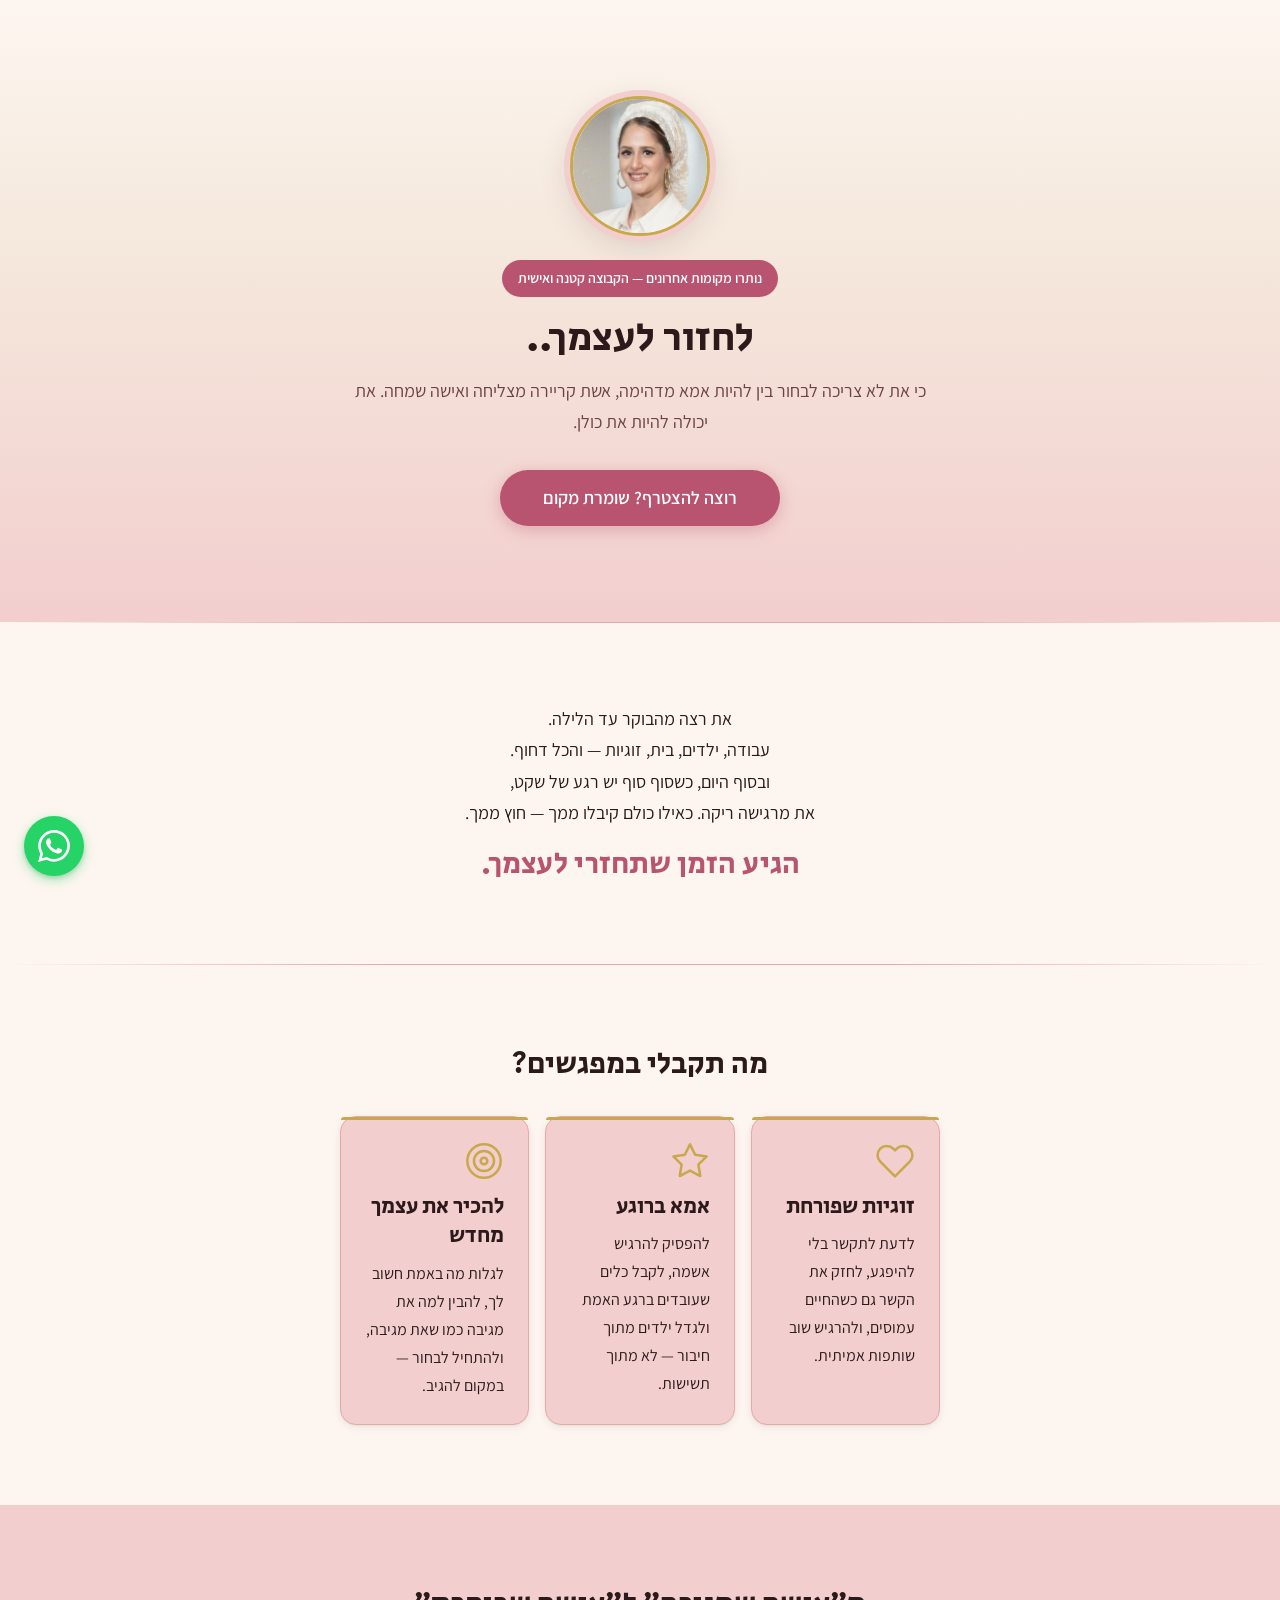
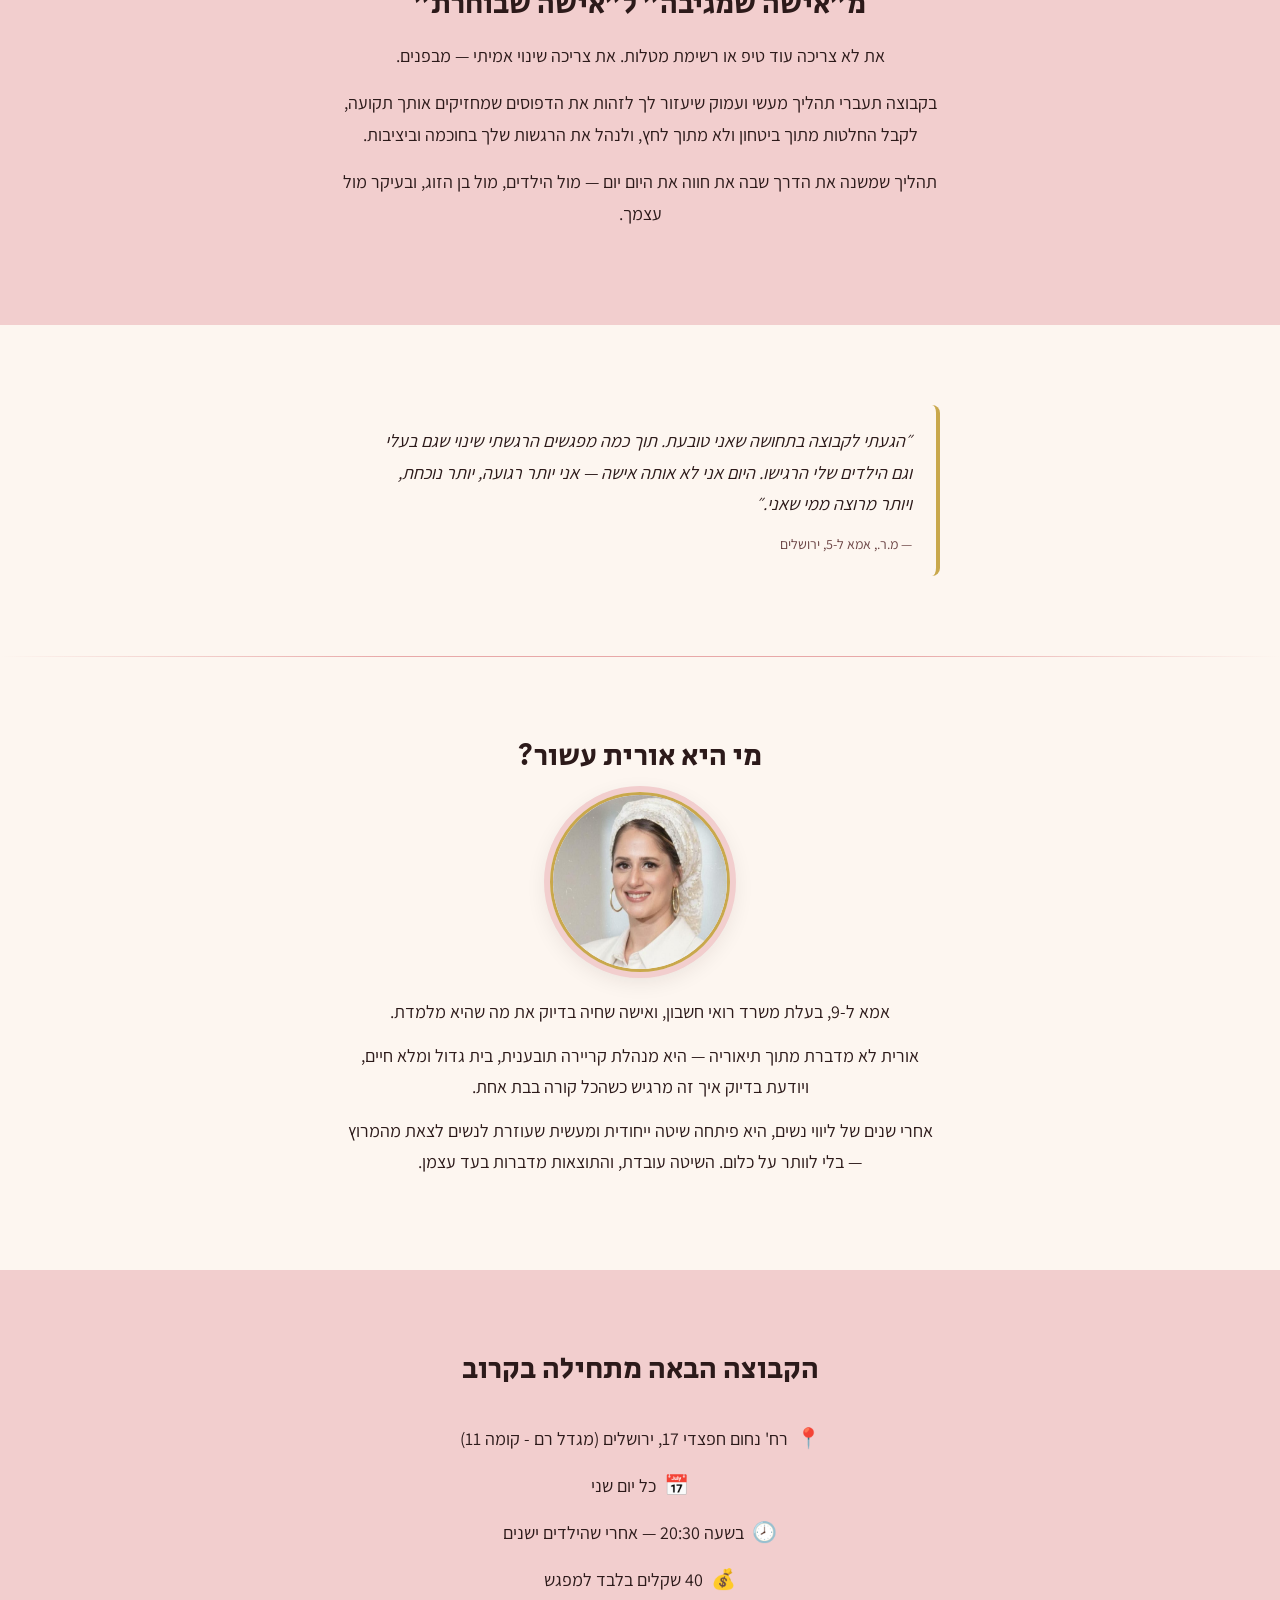
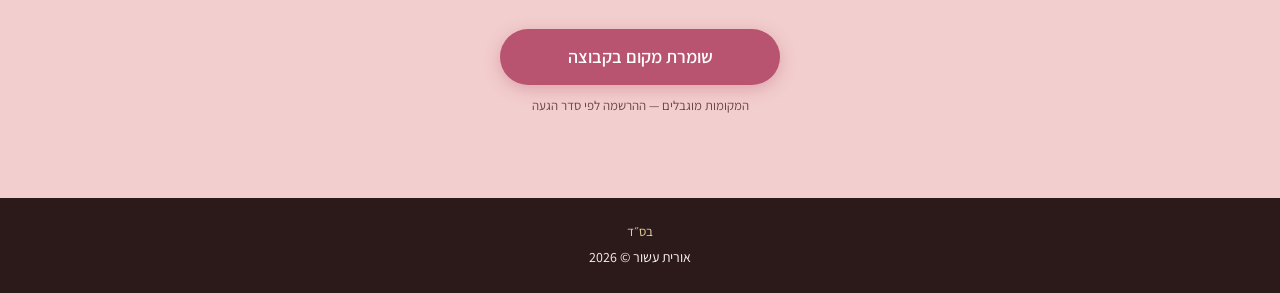
==== index.html @ 65e1005c "Initial commit - orit landing page" ====
<!DOCTYPE html>
<html lang="he" dir="rtl">
<head>
  <meta charset="UTF-8">
  <meta name="viewport" content="width=device-width, initial-scale=1">
  <title>לחזור לעצמך — קבוצת לימוד לנשים | אורית עשור</title>
  <meta name="description" content="הגיע הזמן לחזור לעצמך. קבוצת העצמה קטנה ואישית לנשים שרוצות איזון אמיתי בין קריירה, משפחה וזוגיות. בגבעת שאול, ירושלים. בהנחיית אורית עשור.">

  <!-- Open Graph / WhatsApp Preview -->
  <meta property="og:title" content="לחזור לעצמך — קבוצת לימוד לנשים">
  <meta property="og:description" content="הגיע הזמן לחזור לעצמך. קבוצת העצמה קטנה ואישית לנשים — איזון בין קריירה, משפחה וזוגיות. גבעת שאול, ירושלים.">
  <meta property="og:image" content="4.jpeg">
  <meta property="og:image:width" content="1200">
  <meta property="og:image:height" content="630">
  <meta property="og:locale" content="he_IL">
  <meta property="og:type" content="website">
  <meta name="twitter:card" content="summary_large_image">

  <!-- Fonts -->
  <link rel="preconnect" href="https://fonts.googleapis.com">
  <link rel="preconnect" href="https://fonts.gstatic.com" crossorigin>
  <link href="https://fonts.googleapis.com/css2?family=Assistant:wght@400;600&family=Secular+One&display=swap" rel="stylesheet">

  <!-- Styles -->
  <link rel="stylesheet" href="style.css">
</head>
<body>

  <!-- ===== 1. HERO ===== -->
  <section class="hero">
    <div class="container">
      <div class="hero__photo-wrapper">
        <img class="hero__photo" src="4.jpeg" alt="אורית עשור, מנחת קבוצות העצמה לנשים" width="140" height="140">
      </div>

      <span class="badge-scarcity" data-edit="badge">נותרו מקומות אחרונים — הקבוצה קטנה ואישית</span>

      <h1 class="hero__headline" data-edit="hero_headline">לחזור לעצמך..</h1>
      <p class="hero__subtext" data-edit="hero_subtext">כי את לא צריכה לבחור בין להיות אמא מדהימה, אשת קריירה מצליחה ואישה שמחה. את יכולה להיות את כולן.</p>

      <div class="cta-block">
        <button type="button" class="btn-primary" onclick="openModal()">
          רוצה להצטרף? שומרת מקום
        </button>
      </div>
    </div>
  </section>

  <hr class="section-divider" aria-hidden="true">

  <!-- ===== 2. PAIN POINT ===== -->
  <section class="pain-point">
    <div class="container">
      <p class="pain-point__text" data-edit="pain_text">
        את רצה מהבוקר עד הלילה.<br>
        עבודה, ילדים, בית, זוגיות — והכל דחוף.<br>
        ובסוף היום, כשסוף סוף יש רגע של שקט,<br>
        את מרגישה ריקה. כאילו כולם קיבלו ממך — חוץ ממך.
      </p>
      <p class="pain-point__highlight" data-edit="pain_highlight">הגיע הזמן שתחזרי לעצמך.</p>
    </div>
  </section>

  <hr class="section-divider" aria-hidden="true">

  <!-- ===== 3. BENEFITS ===== -->
  <section class="benefits">
    <div class="container">
      <h2 class="benefits__title" data-edit="benefits_title">מה תקבלי במפגשים?</h2>

      <ul class="cards-grid" role="list">
        <!-- Card 1: Relationships -->
        <li class="card" role="listitem">
          <div class="card__icon" aria-hidden="true">
            <svg viewBox="0 0 24 24"><path d="M20.84 4.61a5.5 5.5 0 0 0-7.78 0L12 5.67l-1.06-1.06a5.5 5.5 0 0 0-7.78 7.78l1.06 1.06L12 21.23l7.78-7.78 1.06-1.06a5.5 5.5 0 0 0 0-7.78z"/></svg>
          </div>
          <h3 class="card__title" data-edit="card1_title">זוגיות שפורחת</h3>
          <p class="card__body" data-edit="card1_body">לדעת לתקשר בלי להיפגע, לחזק את הקשר גם כשהחיים עמוסים, ולהרגיש שוב שותפות אמיתית.</p>
        </li>

        <!-- Card 2: Parenting -->
        <li class="card" role="listitem">
          <div class="card__icon" aria-hidden="true">
            <svg viewBox="0 0 24 24"><path d="M12 2l3.09 6.26L22 9.27l-5 4.87 1.18 6.88L12 17.77l-6.18 3.25L7 14.14 2 9.27l6.91-1.01L12 2z"/></svg>
          </div>
          <h3 class="card__title" data-edit="card2_title">אמא ברוגע</h3>
          <p class="card__body" data-edit="card2_body">להפסיק להרגיש אשמה, לקבל כלים שעובדים ברגע האמת ולגדל ילדים מתוך חיבור — לא מתוך תשישות.</p>
        </li>

        <!-- Card 3: Self-awareness -->
        <li class="card" role="listitem">
          <div class="card__icon" aria-hidden="true">
            <svg viewBox="0 0 24 24"><circle cx="12" cy="12" r="10"/><circle cx="12" cy="12" r="6"/><circle cx="12" cy="12" r="2"/></svg>
          </div>
          <h3 class="card__title" data-edit="card3_title">להכיר את עצמך מחדש</h3>
          <p class="card__body" data-edit="card3_body">לגלות מה באמת חשוב לך, להבין למה את מגיבה כמו שאת מגיבה, ולהתחיל לבחור — במקום להגיב.</p>
        </li>
      </ul>
    </div>
  </section>

  <!-- ===== 4. THE PROCESS ===== -->
  <section class="process">
    <div class="container">
      <h2 class="process__title" data-edit="process_title">מ״אישה שמגיבה״ ל״אישה שבוחרת״</h2>

      <p class="process__text" data-edit="process_text1">
        את לא צריכה עוד טיפ או רשימת מטלות.
        את צריכה שינוי אמיתי — מבפנים.
      </p>

      <p class="process__text" data-edit="process_text2">
        בקבוצה תעברי תהליך מעשי ועמוק שיעזור לך
        לזהות את הדפוסים שמחזיקים אותך תקועה,
        לקבל החלטות מתוך ביטחון ולא מתוך לחץ,
        ולנהל את הרגשות שלך בחוכמה וביציבות.
      </p>

      <p class="process__text" data-edit="process_text3">
        תהליך שמשנה את הדרך שבה את חווה את היום יום —
        מול הילדים, מול בן הזוג, ובעיקר מול עצמך.
      </p>
    </div>
  </section>

  <!-- ===== 5. TESTIMONIAL ===== -->
  <section class="testimonial-section">
    <div class="container">
      <blockquote class="testimonial">
        <p data-edit="testimonial_text">״הגעתי לקבוצה בתחושה שאני טובעת. תוך כמה מפגשים הרגשתי שינוי שגם בעלי וגם הילדים שלי הרגישו. היום אני לא אותה אישה — אני יותר רגועה, יותר נוכחת, ויותר מרוצה ממי שאני.״</p>
        <cite class="testimonial__cite" data-edit="testimonial_cite">— מ.ר., אמא ל-5, ירושלים</cite>
      </blockquote>
    </div>
  </section>

  <hr class="section-divider" aria-hidden="true">

  <!-- ===== 6. ABOUT ===== -->
  <section class="about">
    <div class="container">
      <h2 class="about__title" data-edit="about_title">מי היא אורית עשור?</h2>

      <div class="about__photo-wrapper">
        <img class="about__photo" src="4.jpeg" alt="אורית עשור" width="200" height="200">
      </div>

      <p class="about__text" data-edit="about_text1">
        אמא ל-9, בעלת משרד רואי חשבון, ואישה שחיה בדיוק את מה שהיא מלמדת.
      </p>
      <p class="about__text" data-edit="about_text2">
        אורית לא מדברת מתוך תיאוריה — היא מנהלת קריירה תובענית, בית גדול ומלא חיים, ויודעת בדיוק איך זה מרגיש כשהכל קורה בבת אחת.
      </p>
      <p class="about__text" data-edit="about_text3">
        אחרי שנים של ליווי נשים, היא פיתחה שיטה ייחודית ומעשית שעוזרת לנשים לצאת מהמרוץ — בלי לוותר על כלום. השיטה עובדת, והתוצאות מדברות בעד עצמן.
      </p>
    </div>
  </section>

  <!-- ===== 7. DETAILS + CTA ===== -->
  <section class="details">
    <div class="container">
      <h2 class="details__title" data-edit="details_title">הקבוצה הבאה מתחילה בקרוב</h2>

      <ul class="details__list" role="list">
        <li class="details__item">
          <span class="details__icon" aria-hidden="true">📍</span>
          רח' נחום חפצדי 17, ירושלים (מגדל רם - קומה 11)
        </li>
        <li class="details__item">
          <span class="details__icon" aria-hidden="true">📅</span>
          כל יום שני
        </li>
        <li class="details__item">
          <span class="details__icon" aria-hidden="true">🕗</span>
          בשעה 20:30 — אחרי שהילדים ישנים
        </li>
        <li class="details__item">
          <span class="details__icon" aria-hidden="true">💰</span>
          40 שקלים בלבד למפגש
        </li>
      </ul>

      <div class="cta-block">
        <button type="button" class="btn-primary" onclick="openModal()">
          שומרת מקום בקבוצה
        </button>
        <span class="cta-note" data-edit="cta_note">המקומות מוגבלים — ההרשמה לפי סדר הגעה</span>
      </div>
    </div>
  </section>

  <!-- ===== 8. FOOTER ===== -->
  <footer class="footer">
    <div class="container">
      <p class="footer__bsd">בס״ד</p>
      <p>אורית עשור &copy; 2026</p>
    </div>
  </footer>

  <!-- ===== REGISTRATION MODAL ===== -->
  <div class="modal-overlay" id="modalOverlay" aria-hidden="true">
    <div class="modal" role="dialog" aria-modal="true" aria-labelledby="modalTitle">
      <button type="button" class="modal__close" onclick="closeModal()" aria-label="סגירה">&times;</button>

      <h2 class="modal__title" id="modalTitle">שומרת מקום בקבוצה</h2>
      <p class="modal__subtitle">רגע אחד ואת בפנים — מלאי את הפרטים ובחרי מועד</p>

      <!-- Step 1: Registration Form -->
      <div id="stepForm">
        <form class="modal__form" id="registrationForm" onsubmit="handleSubmit(event)">
          <div class="form-group">
            <label for="fullName">שם מלא</label>
            <input type="text" id="fullName" name="fullName" required autocomplete="name" placeholder="השם שלך">
          </div>

          <div class="form-group">
            <label for="phone">טלפון</label>
            <input type="tel" id="phone" name="phone" required autocomplete="tel" placeholder="050-0000000" dir="ltr">
          </div>

          <div class="form-group">
            <label for="email">דוא״ל</label>
            <input type="email" id="email" name="email" required autocomplete="email" placeholder="name@example.com" dir="ltr">
          </div>

          <fieldset class="form-group" id="dateFieldset">
            <legend>בחרי מועד (יום שני, 20:30)</legend>
          </fieldset>

          <div class="modal__price">
            סה״כ לתשלום: <strong>40 &#8362;</strong>
          </div>

          <button type="submit" class="btn-primary btn-primary--full">
            המשך לתשלום
          </button>
        </form>
      </div>

      <!-- Step 2: Payment redirect -->
      <div id="stepPayment" class="payment-step" style="display:none;">
        <p class="payment-step__greeting" id="paymentGreeting"></p>
        <p class="payment-step__amount">מעבירה אותך לעמוד תשלום מאובטח...</p>
      </div>
    </div>
  </div>

  <!-- ===== FLOATING WHATSAPP BUTTON ===== -->
  <a href="https://wa.me/972523975659?text=%D7%A9%D7%9C%D7%95%D7%9D%20%D7%90%D7%95%D7%A8%D7%99%D7%AA%2C%20%D7%90%D7%A9%D7%9E%D7%97%20%D7%9C%D7%A9%D7%9E%D7%95%D7%A2%20%D7%A2%D7%9C%20%D7%94%D7%A7%D7%91%D7%95%D7%A6%D7%94"
     class="whatsapp-float"
     aria-label="שליחת הודעה בווצאפ"
     target="_blank"
     rel="noopener noreferrer">
    <svg viewBox="0 0 24 24" aria-hidden="true"><path d="M17.472 14.382c-.297-.149-1.758-.867-2.03-.967-.273-.099-.471-.148-.67.15-.197.297-.767.966-.94 1.164-.173.199-.347.223-.644.075-.297-.15-1.255-.463-2.39-1.475-.883-.788-1.48-1.761-1.653-2.059-.173-.297-.018-.458.13-.606.134-.133.298-.347.446-.52.149-.174.198-.298.298-.497.099-.198.05-.371-.025-.52-.075-.149-.669-1.612-.916-2.207-.242-.579-.487-.5-.669-.51-.173-.008-.371-.01-.57-.01-.198 0-.52.074-.792.372-.272.297-1.04 1.016-1.04 2.479 0 1.462 1.065 2.875 1.213 3.074.149.198 2.096 3.2 5.077 4.487.709.306 1.262.489 1.694.625.712.227 1.36.195 1.871.118.571-.085 1.758-.719 2.006-1.413.248-.694.248-1.289.173-1.413-.074-.124-.272-.198-.57-.347m-5.421 7.403h-.004a9.87 9.87 0 01-5.031-1.378l-.361-.214-3.741.982.998-3.648-.235-.374a9.86 9.86 0 01-1.51-5.26c.001-5.45 4.436-9.884 9.888-9.884 2.64 0 5.122 1.03 6.988 2.898a9.825 9.825 0 012.893 6.994c-.003 5.45-4.437 9.884-9.885 9.884m8.413-18.297A11.815 11.815 0 0012.05 0C5.495 0 .16 5.335.157 11.892c0 2.096.547 4.142 1.588 5.945L.057 24l6.305-1.654a11.882 11.882 0 005.683 1.448h.005c6.554 0 11.89-5.335 11.893-11.893a11.821 11.821 0 00-3.48-8.413z"/></svg>
  </a>

  <script>
    // Load saved text from localStorage
    (function loadEdits() {
      try {
        var saved = JSON.parse(localStorage.getItem('orit_site_content'));
        if (!saved) return;
        var els = document.querySelectorAll('[data-edit]');
        for (var i = 0; i < els.length; i++) {
          var key = els[i].getAttribute('data-edit');
          if (saved[key] !== undefined && saved[key] !== '') {
            els[i].innerHTML = saved[key];
          }
        }
      } catch(e) {}
    })();

    var overlay = document.getElementById('modalOverlay');
    var stepForm = document.getElementById('stepForm');
    var stepPayment = document.getElementById('stepPayment');
    var modalTitle = document.getElementById('modalTitle');
    var modalSubtitle = document.querySelector('.modal__subtitle');

    // Generate next 4 Mondays dynamically
    (function generateMondays() {
      var months = ['ינואר','פברואר','מרץ','אפריל','מאי','יוני','יולי','אוגוסט','ספטמבר','אוקטובר','נובמבר','דצמבר'];
      var fieldset = document.getElementById('dateFieldset');
      var today = new Date();
      // Find next Monday
      var d = new Date(today);
      var day = d.getDay(); // 0=Sun, 1=Mon
      var daysUntilMon = (1 - day + 7) % 7 || 7; // days until next Monday
      d.setDate(d.getDate() + daysUntilMon);

      for (var i = 0; i < 4; i++) {
        var dateStr = d.getFullYear() + '-' +
          String(d.getMonth() + 1).padStart(2, '0') + '-' +
          String(d.getDate()).padStart(2, '0');
        var label = document.createElement('label');
        label.className = 'radio-option';
        label.innerHTML =
          '<input type="radio" name="sessionDate" value="' + dateStr + '"' + (i === 0 ? ' required' : '') + '>' +
          '<span class="radio-label">יום שני, ' + d.getDate() + ' ב' + months[d.getMonth()] + ' ' + d.getFullYear() + '</span>';
        fieldset.appendChild(label);
        d.setDate(d.getDate() + 7);
      }
    })();

    function openModal() {
      // Reset to step 1
      stepForm.style.display = '';
      stepPayment.style.display = 'none';
      modalTitle.textContent = 'שומרת מקום בקבוצה';
      modalSubtitle.textContent = 'רגע אחד ואת בפנים — מלאי את הפרטים ובחרי מועד';
      modalSubtitle.style.display = '';

      overlay.classList.add('is-open');
      overlay.setAttribute('aria-hidden', 'false');
      document.body.style.overflow = 'hidden';
      document.getElementById('fullName').focus();
    }

    function closeModal() {
      overlay.classList.remove('is-open');
      overlay.setAttribute('aria-hidden', 'true');
      document.body.style.overflow = '';
    }

    overlay.addEventListener('click', function(e) {
      if (e.target === overlay) closeModal();
    });

    document.addEventListener('keydown', function(e) {
      if (e.key === 'Escape' && overlay.classList.contains('is-open')) closeModal();
    });

    function handleSubmit(e) {
      e.preventDefault();
      var form = e.target;
      var name = form.fullName.value.trim();

      // Show brief transition message
      stepForm.style.display = 'none';
      stepPayment.style.display = '';
      modalTitle.textContent = 'תודה ' + name + '!';
      modalSubtitle.style.display = 'none';
      document.getElementById('paymentGreeting').textContent = 'מעבירה אותך לתשלום מאובטח...';

      // Redirect to Sumit payment page
      setTimeout(function() {
        window.location.href = 'https://pay.sumit.co.il/3c09bh/tsf55r/tsf4na/payment/';
      }, 1000);
    }
  </script>

</body>
</html>
---- style.css ----
/* ========================================
   1. CSS Reset (minimal)
   ======================================== */
*, *::before, *::after {
  box-sizing: border-box;
  margin: 0;
  padding: 0;
}

img {
  display: block;
  max-width: 100%;
}

/* ========================================
   2. CSS Custom Properties
   ======================================== */
:root {
  /* Colors */
  --cream: #FDF6F0;
  --blush: #F2CECE;
  --blush-deep: #E8A8A8;
  --gold: #C9A84C;
  --gold-muted: #E8D5A3;
  --cta-rose: #B85470;
  --cta-rose-hover: #9E3A5A;
  --cta-rose-active: #8A2F4D;
  --text-body: #2C1A1A;
  --text-mid: #6B4444;

  /* Fonts */
  --font-display: 'Secular One', 'David Libre', 'Noto Serif Hebrew', serif;
  --font-body: 'Assistant', 'Segoe UI', 'Arial Hebrew', sans-serif;

  /* Spacing */
  --space-1: 4px;
  --space-2: 8px;
  --space-3: 12px;
  --space-4: 16px;
  --space-5: 20px;
  --space-6: 24px;
  --space-8: 32px;
  --space-10: 40px;
  --space-12: 48px;
  --space-16: 64px;
  --space-20: 80px;
  --space-24: 96px;
}

/* ========================================
   3. Base Styles
   ======================================== */
html {
  font-size: 16px;
  scroll-behavior: smooth;
}

body {
  font-family: var(--font-body);
  font-size: 1rem;
  line-height: 1.75;
  color: var(--text-body);
  background-color: var(--cream);
  direction: rtl;
  text-align: right;
  letter-spacing: normal;
  word-spacing: normal;
  -webkit-font-smoothing: antialiased;
  -moz-osx-font-smoothing: grayscale;
}

h1, h2, h3 {
  font-family: var(--font-display);
  font-weight: 400;
  letter-spacing: normal;
}

h1 {
  font-size: 2.5rem;
  line-height: 1.25;
}

h2 {
  font-size: 1.875rem;
  line-height: 1.3;
}

h3 {
  font-size: 1.375rem;
  line-height: 1.35;
}

a {
  color: var(--cta-rose);
  text-decoration: underline;
  text-underline-offset: 3px;
  transition: color 150ms ease, text-underline-offset 150ms ease;
}

a:hover {
  color: var(--cta-rose-hover);
  text-underline-offset: 5px;
}

a:focus-visible {
  outline: 3px solid var(--cta-rose);
  outline-offset: 4px;
}

/* ========================================
   4. Container
   ======================================== */
.container {
  width: 100%;
  max-width: 680px;
  margin-inline: auto;
  padding-inline: var(--space-5);
}

/* ========================================
   5. Hero Section
   ======================================== */
.hero {
  background: linear-gradient(
    180deg,
    #FDF6F0 0%,
    #F5E8DC 40%,
    #F2CECE 100%
  );
  padding-top: var(--space-16);
  padding-bottom: var(--space-20);
  text-align: center;
}

.hero__photo-wrapper {
  width: 140px;
  height: 140px;
  border-radius: 50%;
  overflow: hidden;
  border: 3px solid var(--gold);
  box-shadow:
    0 0 0 6px var(--blush),
    0 8px 32px rgba(44, 26, 26, 0.15);
  margin-inline: auto;
  margin-bottom: var(--space-6);
  animation: soft-pulse 1.8s ease-in-out 0.5s 1 forwards;
}

.hero__photo {
  width: 100%;
  height: 100%;
  object-fit: cover;
  object-position: center 20%;
}

.hero__headline {
  margin-bottom: var(--space-3);
  color: var(--text-body);
}

.hero__subtext {
  font-size: 1.125rem;
  line-height: 1.75;
  color: var(--text-mid);
  margin-bottom: var(--space-8);
}

/* ========================================
   6. Pain Point Section
   ======================================== */
.pain-point {
  padding-block: var(--space-12);
  text-align: center;
  background-color: var(--cream);
}

.pain-point__text {
  font-size: 1.125rem;
  line-height: 1.75;
  color: var(--text-body);
  margin-bottom: var(--space-4);
}

.pain-point__highlight {
  font-family: var(--font-display);
  font-size: 1.875rem;
  line-height: 1.3;
  color: var(--cta-rose);
}

/* ========================================
   7. Benefits Cards + Grid
   ======================================== */
.benefits {
  padding-block: var(--space-12);
  background-color: var(--cream);
}

.benefits__title {
  text-align: center;
  margin-bottom: var(--space-8);
}

.cards-grid {
  display: grid;
  grid-template-columns: 1fr;
  gap: var(--space-4);
  list-style: none;
}

.card {
  position: relative;
  background-color: var(--blush);
  border-radius: 16px;
  padding: var(--space-6);
  border: 1px solid var(--blush-deep);
  box-shadow:
    0 2px 8px rgba(44, 26, 26, 0.08),
    0 1px 2px rgba(44, 26, 26, 0.05);
  transition: transform 200ms ease, box-shadow 200ms ease;
}

.card::before {
  content: '';
  position: absolute;
  top: 0;
  right: 0;
  left: 0;
  height: 3px;
  background-color: var(--gold);
  border-radius: 16px 16px 0 0;
}

.card:hover {
  transform: translateY(-4px);
  box-shadow:
    0 8px 24px rgba(44, 26, 26, 0.12),
    0 2px 6px rgba(44, 26, 26, 0.08);
}

.card__icon {
  width: 40px;
  height: 40px;
  margin-bottom: var(--space-3);
  color: var(--gold);
}

.card__icon svg {
  width: 100%;
  height: 100%;
  stroke: var(--gold);
  fill: none;
  stroke-width: 1.5;
  stroke-linecap: round;
  stroke-linejoin: round;
}

.card__title {
  margin-bottom: var(--space-2);
}

.card__body {
  font-size: 1rem;
  line-height: 1.75;
  color: var(--text-body);
}

/* ========================================
   8. Process Section
   ======================================== */
.process {
  padding-block: var(--space-12);
  background-color: var(--blush);
  text-align: center;
}

.process__title {
  margin-bottom: var(--space-4);
}

.process__text {
  font-size: 1.125rem;
  line-height: 1.75;
  margin-bottom: var(--space-4);
}

.process__emphasis {
  font-weight: 600;
  color: var(--cta-rose);
}

/* ========================================
   9. Testimonial
   ======================================== */
.testimonial-section {
  padding-block: var(--space-12);
  background-color: var(--cream);
}

.testimonial {
  background-color: var(--cream);
  border-inline-start: 4px solid var(--gold);
  border-radius: 0 8px 8px 0;
  padding: var(--space-5) var(--space-6);
  font-size: 1.125rem;
  font-style: italic;
  color: var(--text-body);
}

.testimonial__cite {
  display: block;
  margin-top: var(--space-3);
  font-size: 0.875rem;
  font-style: normal;
  color: var(--text-mid);
}

/* ========================================
   10. About Section
   ======================================== */
.about {
  padding-block: var(--space-12);
  background-color: var(--cream);
  text-align: center;
}

.about__photo-wrapper {
  width: 180px;
  height: 180px;
  border-radius: 50%;
  overflow: hidden;
  border: 3px solid var(--gold);
  box-shadow:
    0 0 0 6px var(--blush),
    0 6px 24px rgba(44, 26, 26, 0.12);
  margin-inline: auto;
  margin-bottom: var(--space-6);
}

.about__photo {
  width: 100%;
  height: 100%;
  object-fit: cover;
  object-position: center 20%;
}

.about__title {
  margin-bottom: var(--space-4);
}

.about__text {
  font-size: 1.125rem;
  line-height: 1.75;
  margin-bottom: var(--space-3);
}

.about__credential {
  font-weight: 600;
}

/* ========================================
   11. Details Section
   ======================================== */
.details {
  padding-block: var(--space-12);
  background-color: var(--blush);
  text-align: center;
}

.details__title {
  margin-bottom: var(--space-8);
}

.details__list {
  list-style: none;
  display: flex;
  flex-direction: column;
  gap: var(--space-3);
  margin-bottom: var(--space-8);
}

.details__item {
  font-size: 1.125rem;
  line-height: 1.75;
  display: flex;
  align-items: center;
  justify-content: center;
  gap: var(--space-2);
}

.details__icon {
  font-size: 1.25rem;
}

/* ========================================
   12. CTA Button
   ======================================== */
.cta-block {
  display: flex;
  flex-direction: column;
  align-items: center;
  gap: 10px;
  text-align: center;
}

.btn-primary {
  display: inline-flex;
  align-items: center;
  justify-content: center;
  gap: 10px;
  min-width: 280px;
  height: 56px;
  padding: 0 32px;
  border-radius: 50px;
  border: none;
  background-color: var(--cta-rose);
  color: #FFFFFF;
  font-family: var(--font-body);
  font-size: 1.125rem;
  font-weight: 600;
  line-height: 1;
  text-decoration: none;
  white-space: nowrap;
  box-shadow: 0 4px 16px rgba(184, 84, 112, 0.35);
  transition:
    background-color 200ms ease,
    box-shadow 200ms ease,
    transform 150ms ease;
  cursor: pointer;
}

.btn-primary:hover {
  background-color: var(--cta-rose-hover);
  box-shadow: 0 6px 24px rgba(184, 84, 112, 0.50);
  transform: translateY(-2px);
  color: #FFFFFF;
  text-decoration: none;
}

.btn-primary:active {
  background-color: var(--cta-rose-active);
  box-shadow: 0 2px 8px rgba(184, 84, 112, 0.30);
  transform: translateY(0);
  transition-duration: 80ms;
}

.btn-primary:focus-visible {
  outline: 3px solid var(--cta-rose);
  outline-offset: 4px;
  box-shadow: 0 0 0 6px rgba(184, 84, 112, 0.20);
}

.btn-primary svg {
  width: 22px;
  height: 22px;
  fill: #FFFFFF;
}

.cta-note {
  font-size: 0.8125rem;
  color: var(--text-mid);
  font-family: var(--font-body);
}

/* ========================================
   13. Scarcity Badge
   ======================================== */
.badge-scarcity {
  display: inline-block;
  background-color: var(--cta-rose);
  color: #FFFFFF;
  font-family: var(--font-body);
  font-size: 0.875rem;
  font-weight: 600;
  padding: 6px 16px;
  border-radius: 50px;
  margin-bottom: var(--space-4);
  animation: badge-enter 400ms ease 0.8s both;
}

/* ========================================
   14. Section Dividers
   ======================================== */
.section-divider {
  border: none;
  height: 1px;
  background: linear-gradient(
    to left,
    transparent,
    var(--blush-deep) 30%,
    var(--blush-deep) 70%,
    transparent
  );
  margin-block: 0;
}

/* ========================================
   15. Footer
   ======================================== */
.footer {
  padding-block: var(--space-6);
  background-color: var(--text-body);
  color: var(--cream);
  text-align: center;
  font-size: 0.875rem;
  line-height: 1.6;
}

.footer__bsd {
  font-size: 0.8125rem;
  color: var(--gold-muted);
  margin-bottom: var(--space-1);
}

/* ========================================
   16. Registration Modal
   ======================================== */
.modal-overlay {
  position: fixed;
  inset: 0;
  z-index: 2000;
  background-color: rgba(44, 26, 26, 0.5);
  display: flex;
  align-items: center;
  justify-content: center;
  padding: var(--space-5);
  opacity: 0;
  visibility: hidden;
  transition: opacity 250ms ease, visibility 250ms ease;
}

.modal-overlay.is-open {
  opacity: 1;
  visibility: visible;
}

.modal {
  position: relative;
  background-color: var(--cream);
  border-radius: 20px;
  padding: var(--space-8) var(--space-6);
  width: 100%;
  max-width: 440px;
  max-height: 90vh;
  overflow-y: auto;
  box-shadow: 0 16px 48px rgba(44, 26, 26, 0.25);
  transform: translateY(20px);
  transition: transform 250ms ease;
}

.modal-overlay.is-open .modal {
  transform: translateY(0);
}

.modal__close {
  position: absolute;
  top: 12px;
  left: 12px;
  width: 40px;
  height: 40px;
  border: none;
  background: none;
  font-size: 1.75rem;
  color: var(--text-mid);
  cursor: pointer;
  border-radius: 50%;
  display: flex;
  align-items: center;
  justify-content: center;
  transition: background-color 150ms ease, color 150ms ease;
}

.modal__close:hover {
  background-color: var(--blush);
  color: var(--text-body);
}

.modal__close:focus-visible {
  outline: 3px solid var(--cta-rose);
  outline-offset: 2px;
}

.modal__title {
  text-align: center;
  margin-bottom: var(--space-2);
}

.modal__subtitle {
  text-align: center;
  font-size: 0.9375rem;
  color: var(--text-mid);
  margin-bottom: var(--space-6);
}

.modal__form {
  display: flex;
  flex-direction: column;
  gap: var(--space-5);
}

.form-group {
  display: flex;
  flex-direction: column;
  gap: var(--space-2);
  border: none;
  padding: 0;
}

.form-group label,
.form-group legend {
  font-size: 0.9375rem;
  font-weight: 600;
  color: var(--text-body);
}

.form-group input[type="text"],
.form-group input[type="tel"],
.form-group input[type="email"] {
  width: 100%;
  height: 48px;
  padding: 0 var(--space-4);
  border: 1.5px solid var(--blush-deep);
  border-radius: 12px;
  background-color: #FFFFFF;
  font-family: var(--font-body);
  font-size: 1rem;
  color: var(--text-body);
  transition: border-color 200ms ease, box-shadow 200ms ease;
}

.form-group input[type="text"]:focus,
.form-group input[type="tel"]:focus,
.form-group input[type="email"]:focus {
  outline: none;
  border-color: var(--cta-rose);
  box-shadow: 0 0 0 3px rgba(184, 84, 112, 0.15);
}

.form-group input::placeholder {
  color: var(--blush-deep);
}

/* Radio options for dates */
.radio-option {
  display: flex;
  align-items: center;
  gap: var(--space-3);
  padding: 12px var(--space-4);
  border: 1.5px solid var(--blush-deep);
  border-radius: 12px;
  background-color: #FFFFFF;
  cursor: pointer;
  transition: border-color 200ms ease, background-color 200ms ease;
  font-weight: 400;
}

.radio-option:hover {
  border-color: var(--cta-rose);
  background-color: #FFF5F7;
}

.radio-option:has(input:checked) {
  border-color: var(--cta-rose);
  background-color: #FFF0F3;
}

.radio-option input[type="radio"] {
  accent-color: var(--cta-rose);
  width: 18px;
  height: 18px;
  flex-shrink: 0;
}

.radio-label {
  font-size: 1rem;
  color: var(--text-body);
}

fieldset.form-group {
  display: flex;
  flex-direction: column;
  gap: var(--space-2);
}

fieldset.form-group legend {
  margin-bottom: var(--space-1);
}

/* Price display */
.modal__price {
  text-align: center;
  font-size: 1.125rem;
  color: var(--text-body);
  padding: var(--space-3) 0;
  border-top: 1px solid var(--blush-deep);
}

.modal__price strong {
  font-size: 1.375rem;
  color: var(--cta-rose);
}

/* Full-width submit button inside modal */
.btn-primary--full {
  width: 100%;
  min-width: unset;
}

/* Payment step (Bit QR) */
.payment-step {
  text-align: center;
  display: flex;
  flex-direction: column;
  align-items: center;
  gap: var(--space-4);
}

.payment-step__greeting {
  font-family: var(--font-display);
  font-size: 1.375rem;
  color: var(--cta-rose);
}

.payment-step__qr {
  background-color: #2B3444;
  border-radius: 16px;
  padding: var(--space-5);
  display: inline-block;
}

.payment-step__qr img {
  width: 220px;
  height: auto;
  border-radius: 8px;
}

.payment-step__amount {
  font-size: 1.25rem;
  color: var(--text-body);
}

.payment-step__amount strong {
  font-size: 1.5rem;
  color: var(--cta-rose);
}

.payment-step__to {
  font-size: 0.9375rem;
  color: var(--text-mid);
}

.payment-step__instructions {
  background-color: var(--blush);
  border-radius: 12px;
  padding: var(--space-4) var(--space-5);
  text-align: right;
  width: 100%;
}

.payment-step__instructions p {
  font-size: 1rem;
  line-height: 2;
  color: var(--text-body);
}

.payment-step__note {
  font-size: 0.875rem;
  color: var(--text-mid);
  padding-top: var(--space-2);
  border-top: 1px solid var(--blush-deep);
  width: 100%;
}

/* ========================================
   17. Floating WhatsApp Button
   ======================================== */
.whatsapp-float {
  position: fixed;
  bottom: 24px;
  left: 24px;
  z-index: 1000;
  width: 60px;
  height: 60px;
  border-radius: 50%;
  background-color: #25D366;
  display: flex;
  align-items: center;
  justify-content: center;
  box-shadow:
    0 4px 12px rgba(37, 211, 102, 0.4),
    0 2px 4px rgba(0, 0, 0, 0.15);
  transition:
    transform 200ms ease,
    box-shadow 200ms ease;
}

.whatsapp-float:hover {
  transform: scale(1.1);
  box-shadow:
    0 6px 20px rgba(37, 211, 102, 0.5),
    0 3px 8px rgba(0, 0, 0, 0.2);
}

.whatsapp-float:active {
  transform: scale(0.95);
}

.whatsapp-float:focus-visible {
  outline: 3px solid #25D366;
  outline-offset: 4px;
}

.whatsapp-float svg {
  width: 32px;
  height: 32px;
  fill: #FFFFFF;
}

/* ========================================
   17. Animations
   ======================================== */
@keyframes soft-pulse {
  0%   { box-shadow: 0 0 0 6px var(--blush), 0 8px 32px rgba(44, 26, 26, 0.15); }
  50%  { box-shadow: 0 0 0 10px var(--blush), 0 8px 32px rgba(44, 26, 26, 0.15); }
  100% { box-shadow: 0 0 0 6px var(--blush), 0 8px 32px rgba(44, 26, 26, 0.15); }
}

@keyframes badge-enter {
  from {
    opacity: 0;
    transform: translateY(-6px);
  }
  to {
    opacity: 1;
    transform: translateY(0);
  }
}

/* ========================================
   17. Tablet Breakpoint (600px)
   ======================================== */
@media (min-width: 600px) {
  .container {
    padding-inline: var(--space-10);
  }

  .hero {
    padding-bottom: var(--space-24);
  }

  .cards-grid {
    grid-template-columns: repeat(3, 1fr);
  }

  .pain-point,
  .benefits,
  .process,
  .testimonial-section,
  .about,
  .details {
    padding-block: var(--space-16);
  }
}

/* ========================================
   18. Desktop Breakpoint (960px)
   ======================================== */
@media (min-width: 960px) {
  .hero {
    padding-top: var(--space-24);
  }

  .pain-point,
  .benefits,
  .process,
  .testimonial-section,
  .about,
  .details {
    padding-block: var(--space-20);
  }
}
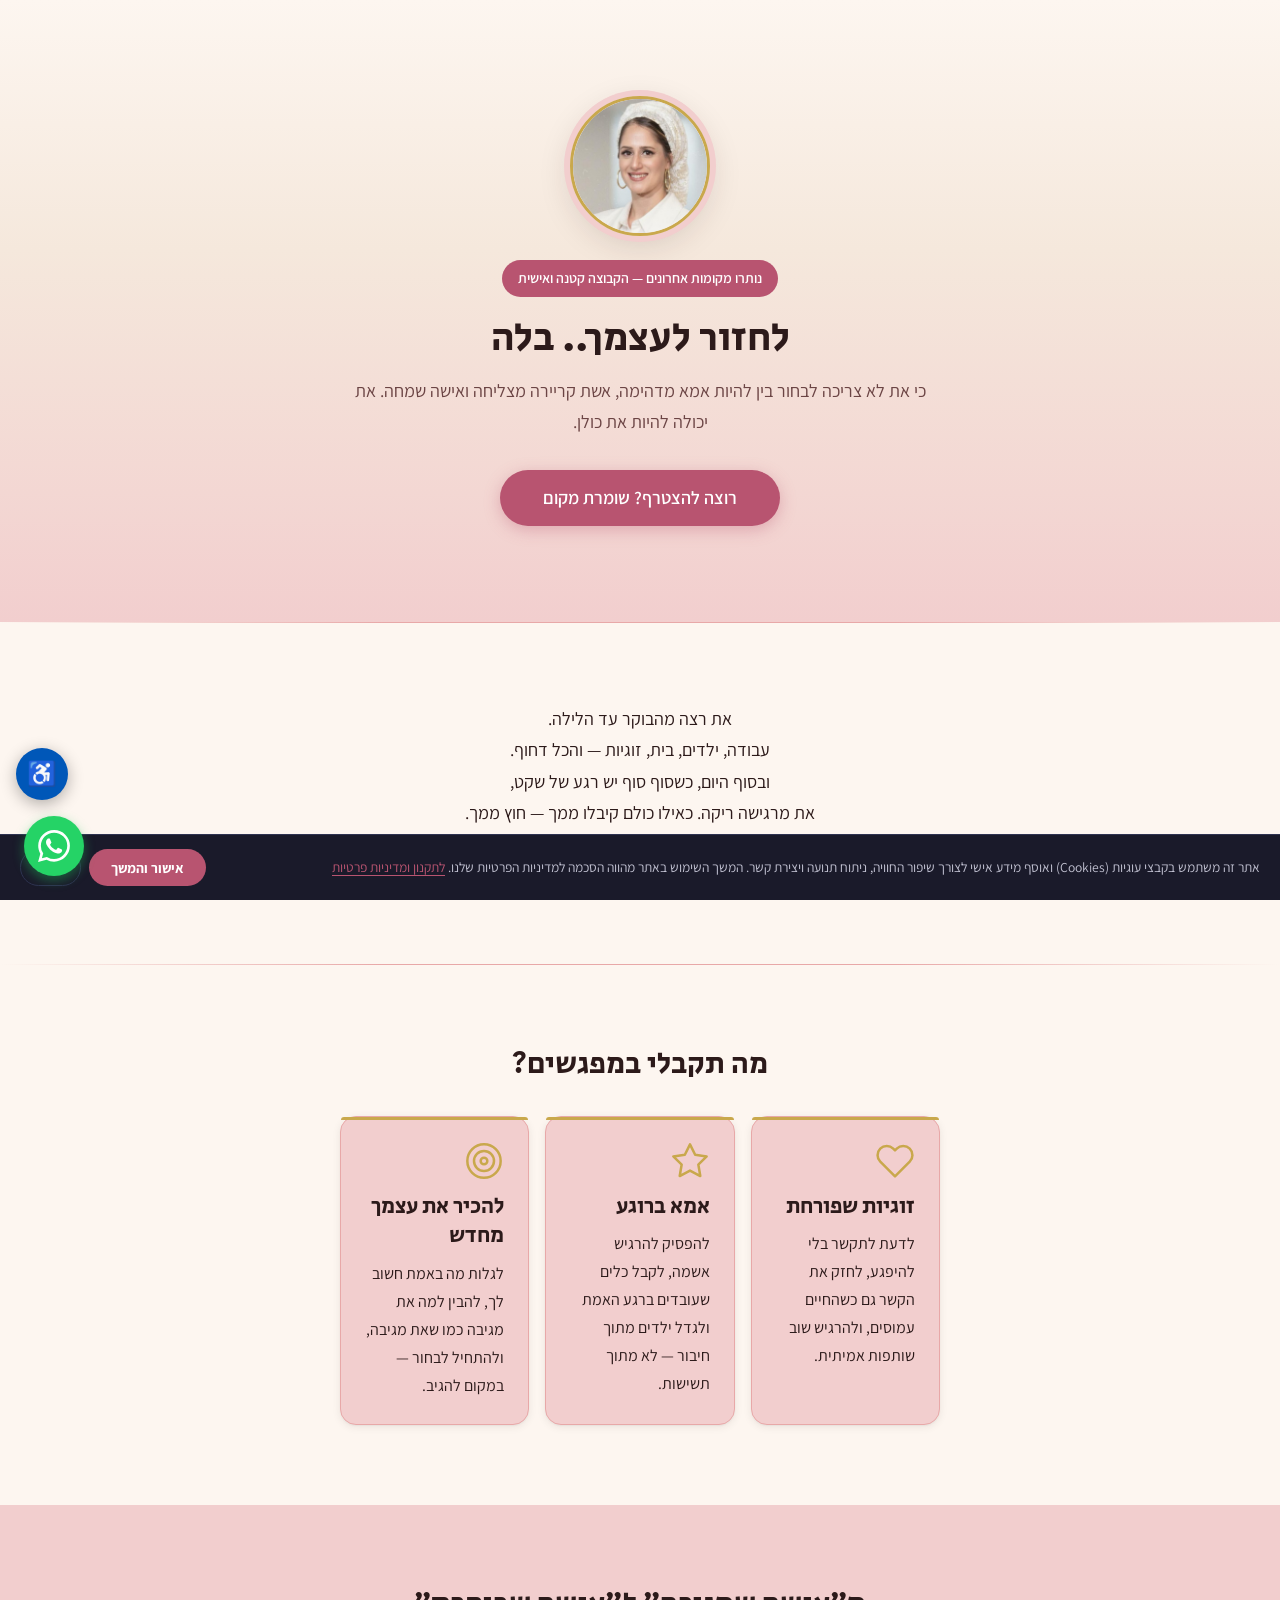
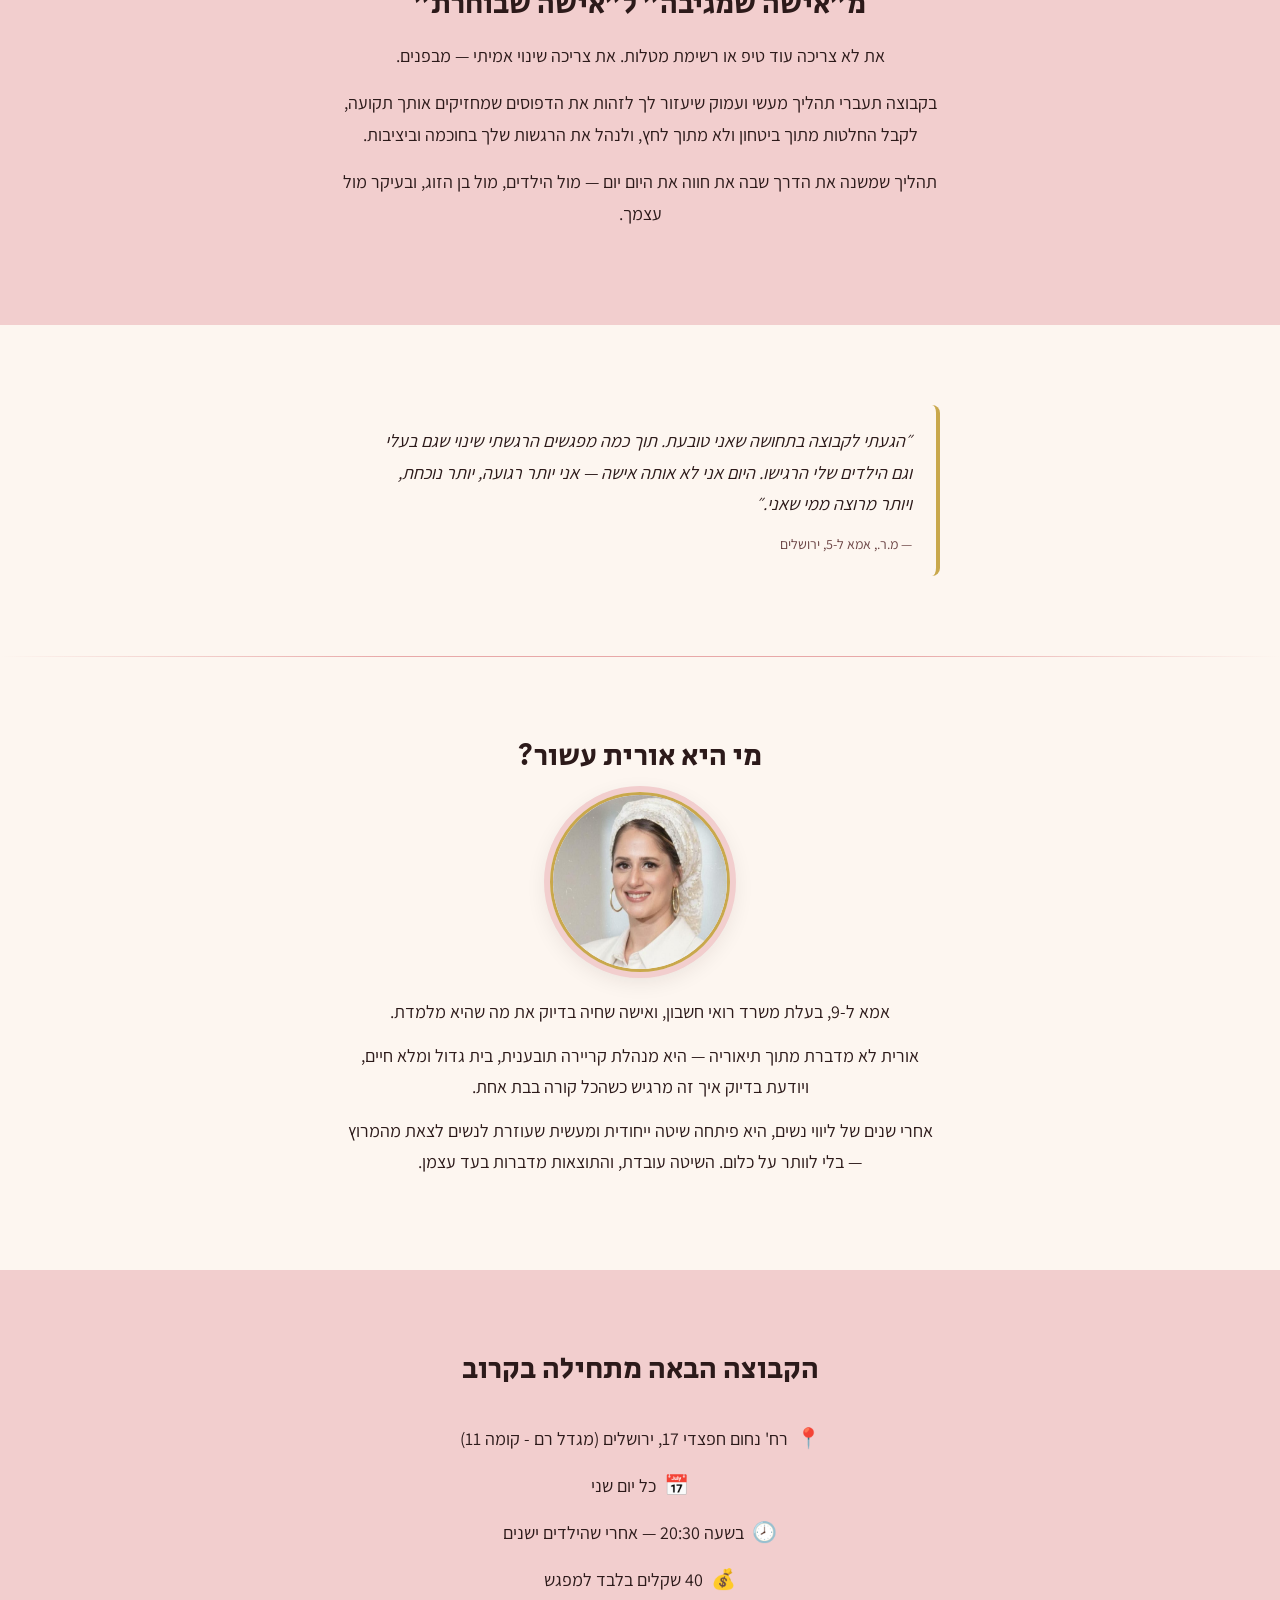
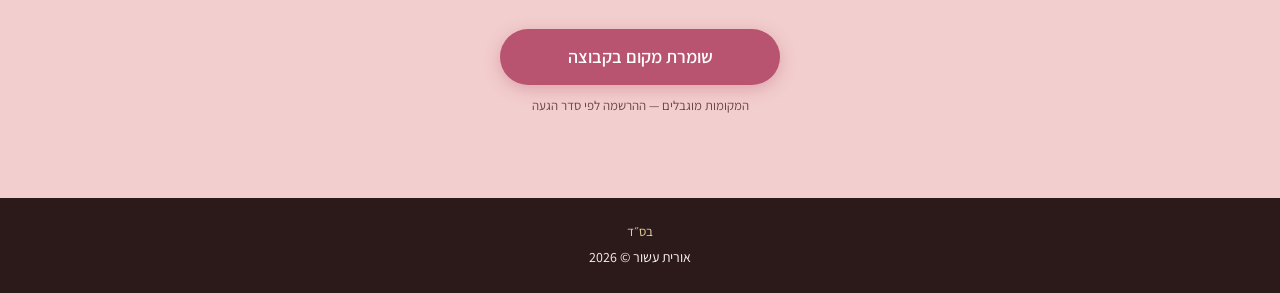
==== commit bb0bd8da: "Add accessibility menu (Israeli law), cookie consent banner, and privacy policy page" ====
--- a/index.html
+++ b/index.html
@@ -23,6 +23,110 @@
 
   <!-- Styles -->
   <link rel="stylesheet" href="style.css">
+
+  <style>
+    /* ===== ACCESSIBILITY WIDGET ===== */
+    #acc-btn {
+      position: fixed; bottom: 100px; left: 16px; z-index: 900;
+      width: 52px; height: 52px; border-radius: 50%;
+      background: #0057b8; color: #fff; border: none; cursor: pointer;
+      font-size: 1.5rem; box-shadow: 0 4px 16px rgba(0,0,0,0.3);
+      display: flex; align-items: center; justify-content: center;
+      transition: transform 200ms, box-shadow 200ms;
+    }
+    #acc-btn:hover { transform: scale(1.08); box-shadow: 0 6px 20px rgba(0,0,0,0.4); }
+    #acc-btn:focus { outline: 3px solid #ffdd00; outline-offset: 2px; }
+
+    #acc-panel {
+      position: fixed; bottom: 162px; left: 16px; z-index: 901;
+      width: 240px; background: #fff; border-radius: 14px;
+      box-shadow: 0 8px 32px rgba(0,0,0,0.25); padding: 16px;
+      direction: rtl; display: none; border: 1px solid #ddd;
+    }
+    #acc-panel.open { display: block; }
+    #acc-panel h3 {
+      font-size: 0.875rem; font-weight: 700; color: #222;
+      margin-bottom: 12px; padding-bottom: 8px;
+      border-bottom: 1px solid #eee; text-align: center;
+    }
+    .acc-row {
+      display: flex; align-items: center; justify-content: space-between;
+      padding: 7px 4px; border-bottom: 1px solid #f0f0f0;
+      font-size: 0.82rem; color: #333;
+    }
+    .acc-row:last-child { border-bottom: none; }
+    .acc-controls { display: flex; gap: 4px; align-items: center; }
+    .acc-btn-sm {
+      width: 30px; height: 30px; border-radius: 6px; border: 1px solid #ddd;
+      background: #f5f5f5; cursor: pointer; font-size: 0.85rem; font-weight: 700;
+      display: flex; align-items: center; justify-content: center; color: #333;
+      transition: background 150ms;
+    }
+    .acc-btn-sm:hover { background: #0057b8; color: #fff; border-color: #0057b8; }
+    .acc-btn-sm:focus { outline: 2px solid #ffdd00; }
+    .acc-toggle {
+      width: 40px; height: 22px; border-radius: 11px; border: none;
+      background: #ccc; cursor: pointer; position: relative; transition: background 200ms;
+      flex-shrink: 0;
+    }
+    .acc-toggle::after {
+      content: ''; position: absolute; top: 3px; right: 3px;
+      width: 16px; height: 16px; border-radius: 50%; background: #fff;
+      transition: transform 200ms;
+    }
+    .acc-toggle.on { background: #0057b8; }
+    .acc-toggle.on::after { transform: translateX(-18px); }
+    .acc-reset {
+      width: 100%; margin-top: 10px; padding: 8px; border-radius: 8px;
+      background: #f5f5f5; border: 1px solid #ddd; cursor: pointer;
+      font-size: 0.8rem; color: #555; font-family: 'Assistant', sans-serif;
+      transition: background 150ms;
+    }
+    .acc-reset:hover { background: #e5e5e5; }
+
+    /* Accessibility states */
+    body.acc-high-contrast { filter: contrast(150%); }
+    body.acc-grayscale { filter: grayscale(100%); }
+    body.acc-invert { filter: invert(90%) hue-rotate(180deg); }
+    body.acc-no-anim * { animation: none !important; transition: none !important; }
+    body.acc-links a { text-decoration: underline !important; outline: 1px dashed #0057b8; }
+    body.acc-readable * { font-family: Arial, sans-serif !important; line-height: 1.8 !important; }
+
+    /* ===== COOKIE BANNER ===== */
+    #cookie-banner {
+      position: fixed; bottom: 0; right: 0; left: 0; z-index: 800;
+      background: #1a1a2a; color: #e8e8f0; padding: 14px 20px;
+      display: flex; align-items: center; gap: 16px; flex-wrap: wrap;
+      border-top: 1px solid #2e3250; font-family: 'Assistant', sans-serif;
+      direction: rtl;
+    }
+    #cookie-banner.hidden { display: none; }
+    #cookie-banner p {
+      flex: 1; font-size: 0.85rem; line-height: 1.5; min-width: 220px; color: #c0c0d0;
+    }
+    #cookie-banner a { color: #B85470; text-decoration: underline; }
+    #cookie-banner a:hover { color: #e07090; }
+    .cookie-btns { display: flex; gap: 8px; flex-shrink: 0; flex-wrap: wrap; }
+    #cookie-accept {
+      padding: 9px 22px; background: #B85470; color: #fff; border: none;
+      border-radius: 50px; cursor: pointer; font-weight: 700; font-size: 0.875rem;
+      font-family: 'Assistant', sans-serif; transition: background 150ms; white-space: nowrap;
+    }
+    #cookie-accept:hover { background: #9a3d5c; }
+    #cookie-decline {
+      padding: 9px 16px; background: transparent; color: #7a7d9a; border: 1px solid #2e3250;
+      border-radius: 50px; cursor: pointer; font-size: 0.8rem;
+      font-family: 'Assistant', sans-serif; transition: all 150ms; white-space: nowrap;
+    }
+    #cookie-decline:hover { border-color: #7a7d9a; color: #e8e8f0; }
+
+    @media (max-width: 600px) {
+      #acc-btn { bottom: 88px; left: 12px; width: 46px; height: 46px; font-size: 1.3rem; }
+      #acc-panel { left: 12px; width: calc(100vw - 24px); bottom: 148px; }
+      #cookie-banner { padding: 12px 14px; gap: 10px; }
+      #cookie-banner p { font-size: 0.8rem; }
+    }
+  </style>
 </head>
 <body>
 
@@ -30,7 +134,7 @@
   <section class="hero">
     <div class="container">
       <div class="hero__photo-wrapper">
-        <img class="hero__photo" src="4.jpeg" alt="אורית עשור, מנחת קבוצות העצמה לנשים" width="140" height="140">
+        <img class="hero__photo" id="heroPhoto" src="4.jpeg" alt="אורית עשור, מנחת קבוצות העצמה לנשים" width="140" height="140">
       </div>
 
       <span class="badge-scarcity" data-edit="badge">נותרו מקומות אחרונים — הקבוצה קטנה ואישית</span>
@@ -141,7 +245,7 @@
       <h2 class="about__title" data-edit="about_title">מי היא אורית עשור?</h2>
 
       <div class="about__photo-wrapper">
-        <img class="about__photo" src="4.jpeg" alt="אורית עשור" width="200" height="200">
+        <img class="about__photo" id="aboutPhoto" src="4.jpeg" alt="אורית עשור" width="200" height="200">
       </div>
 
       <p class="about__text" data-edit="about_text1">
@@ -164,19 +268,19 @@
       <ul class="details__list" role="list">
         <li class="details__item">
           <span class="details__icon" aria-hidden="true">📍</span>
-          רח' נחום חפצדי 17, ירושלים (מגדל רם - קומה 11)
+          <span data-edit="details_location">רח' נחום חפצדי 17, ירושלים (מגדל רם - קומה 11)</span>
         </li>
         <li class="details__item">
           <span class="details__icon" aria-hidden="true">📅</span>
-          כל יום שני
+          <span data-edit="details_day">כל יום שני</span>
         </li>
         <li class="details__item">
           <span class="details__icon" aria-hidden="true">🕗</span>
-          בשעה 20:30 — אחרי שהילדים ישנים
+          <span data-edit="details_time">בשעה 20:30 — אחרי שהילדים ישנים</span>
         </li>
         <li class="details__item">
           <span class="details__icon" aria-hidden="true">💰</span>
-          40 שקלים בלבד למפגש
+          <span data-edit="details_price">40 שקלים בלבד למפגש</span>
         </li>
       </ul>
 
@@ -242,6 +346,62 @@
         <p class="payment-step__greeting" id="paymentGreeting"></p>
         <p class="payment-step__amount">מעבירה אותך לעמוד תשלום מאובטח...</p>
       </div>
+    </div>
+  </div>
+
+  <!-- ===== ACCESSIBILITY WIDGET ===== -->
+  <button id="acc-btn" aria-label="תפריט נגישות" aria-expanded="false" onclick="toggleAcc()" title="תפריט נגישות">
+    ♿
+  </button>
+  <div id="acc-panel" role="dialog" aria-label="אפשרויות נגישות">
+    <h3>♿ תפריט נגישות</h3>
+    <div class="acc-row">
+      <span>גודל גופן</span>
+      <div class="acc-controls">
+        <button class="acc-btn-sm" onclick="fontSize(-1)" aria-label="הקטן גופן">A-</button>
+        <button class="acc-btn-sm" onclick="fontSize(1)" aria-label="הגדל גופן">A+</button>
+      </div>
+    </div>
+    <div class="acc-row">
+      <span>ניגודיות גבוהה</span>
+      <button class="acc-toggle" id="tog-contrast" onclick="toggleClass('acc-high-contrast','tog-contrast')" aria-pressed="false" aria-label="ניגודיות גבוהה"></button>
+    </div>
+    <div class="acc-row">
+      <span>גווני אפור</span>
+      <button class="acc-toggle" id="tog-gray" onclick="toggleClass('acc-grayscale','tog-gray')" aria-pressed="false" aria-label="גווני אפור"></button>
+    </div>
+    <div class="acc-row">
+      <span>ניגודיות הפוכה</span>
+      <button class="acc-toggle" id="tog-invert" onclick="toggleClass('acc-invert','tog-invert')" aria-pressed="false" aria-label="ניגודיות הפוכה"></button>
+    </div>
+    <div class="acc-row">
+      <span>הדגשת קישורים</span>
+      <button class="acc-toggle" id="tog-links" onclick="toggleClass('acc-links','tog-links')" aria-pressed="false" aria-label="הדגשת קישורים"></button>
+    </div>
+    <div class="acc-row">
+      <span>גופן קריא</span>
+      <button class="acc-toggle" id="tog-readable" onclick="toggleClass('acc-readable','tog-readable')" aria-pressed="false" aria-label="גופן קריא"></button>
+    </div>
+    <div class="acc-row">
+      <span>עצור אנימציות</span>
+      <button class="acc-toggle" id="tog-anim" onclick="toggleClass('acc-no-anim','tog-anim')" aria-pressed="false" aria-label="עצור אנימציות"></button>
+    </div>
+    <button class="acc-reset" onclick="resetAcc()">↺ איפוס הגדרות</button>
+    <p style="font-size:0.72rem;color:#888;margin-top:8px;text-align:center;">
+      האתר עומד בתקן נגישות ישראלי AA<br>לפניות: <a href="mailto:israel@asor-law.com" style="color:#0057b8;">israel@asor-law.com</a>
+    </p>
+  </div>
+
+  <!-- ===== COOKIE BANNER ===== -->
+  <div id="cookie-banner" role="region" aria-label="הודעת קבצי עוגיות">
+    <p>
+      אתר זה משתמש בקבצי עוגיות (Cookies) ואוסף מידע אישי לצורך שיפור החוויה, ניתוח תנועה ויצירת קשר.
+      המשך השימוש באתר מהווה הסכמה למדיניות הפרטיות שלנו.
+      <a href="takanon.html" target="_blank">לתקנון ומדיניות פרטיות</a>
+    </p>
+    <div class="cookie-btns">
+      <button id="cookie-accept" onclick="acceptCookies()">אישור והמשך</button>
+      <button id="cookie-decline" onclick="declineCookies()">דחייה</button>
     </div>
   </div>
 
@@ -255,18 +415,33 @@
   </a>
 
   <script>
-    // Load saved text from localStorage
-    (function loadEdits() {
+    // Load content from content.json
+    (async function loadContent() {
       try {
-        var saved = JSON.parse(localStorage.getItem('orit_site_content'));
-        if (!saved) return;
+        var resp = await fetch('./content.json?v=' + Date.now());
+        if (!resp.ok) return;
+        var c = await resp.json();
+
+        // Apply text to data-edit elements
         var els = document.querySelectorAll('[data-edit]');
         for (var i = 0; i < els.length; i++) {
           var key = els[i].getAttribute('data-edit');
-          if (saved[key] !== undefined && saved[key] !== '') {
-            els[i].innerHTML = saved[key];
-          }
+          if (c[key] !== undefined) els[i].innerHTML = c[key];
         }
+
+        // Apply images
+        if (c.hero_image) document.getElementById('heroPhoto').src = c.hero_image;
+        if (c.about_image) document.getElementById('aboutPhoto').src = c.about_image;
+
+        // Apply WhatsApp link
+        if (c.wa_number) {
+          var msg = encodeURIComponent(c.wa_message || '');
+          document.querySelector('.whatsapp-float').href = 'https://wa.me/' + c.wa_number + '?text=' + msg;
+        }
+
+        // Store payment URL globally
+        if (c.payment_url) window._paymentUrl = c.payment_url;
+
       } catch(e) {}
     })();
 
@@ -343,8 +518,76 @@
 
       // Redirect to Sumit payment page
       setTimeout(function() {
-        window.location.href = 'https://pay.sumit.co.il/3c09bh/tsf55r/tsf4na/payment/';
+        window.location.href = window._paymentUrl || 'https://pay.sumit.co.il/3c09bh/tsf55r/tsf4na/payment/';
       }, 1000);
+    }
+    // ===== ACCESSIBILITY =====
+    var _fontSize = 0;
+    function toggleAcc() {
+      var panel = document.getElementById('acc-panel');
+      var btn = document.getElementById('acc-btn');
+      var isOpen = panel.classList.toggle('open');
+      btn.setAttribute('aria-expanded', isOpen);
+    }
+    document.addEventListener('click', function(e) {
+      var panel = document.getElementById('acc-panel');
+      var btn = document.getElementById('acc-btn');
+      if (panel.classList.contains('open') && !panel.contains(e.target) && e.target !== btn) {
+        panel.classList.remove('open');
+        btn.setAttribute('aria-expanded', 'false');
+      }
+    });
+    function fontSize(dir) {
+      _fontSize = Math.max(-3, Math.min(5, _fontSize + dir));
+      document.documentElement.style.fontSize = (100 + _fontSize * 8) + '%';
+      localStorage.setItem('acc_fontSize', _fontSize);
+    }
+    function toggleClass(cls, togId) {
+      var on = document.body.classList.toggle(cls);
+      var tog = document.getElementById(togId);
+      tog.classList.toggle('on', on);
+      tog.setAttribute('aria-pressed', on);
+      localStorage.setItem('acc_' + cls, on ? '1' : '');
+    }
+    function resetAcc() {
+      ['acc-high-contrast','acc-grayscale','acc-invert','acc-links','acc-readable','acc-no-anim'].forEach(function(cls) {
+        document.body.classList.remove(cls);
+        var togId = 'tog-' + cls.replace('acc-','').replace('-','');
+        var tog = document.getElementById(togId);
+        if (tog) { tog.classList.remove('on'); tog.setAttribute('aria-pressed','false'); }
+        localStorage.removeItem('acc_' + cls);
+      });
+      _fontSize = 0;
+      document.documentElement.style.fontSize = '';
+      localStorage.removeItem('acc_fontSize');
+    }
+    // Restore accessibility settings
+    (function restoreAcc() {
+      var fs = parseInt(localStorage.getItem('acc_fontSize') || '0');
+      if (fs) { _fontSize = fs; document.documentElement.style.fontSize = (100 + fs * 8) + '%'; }
+      ['acc-high-contrast','acc-grayscale','acc-invert','acc-links','acc-readable','acc-no-anim'].forEach(function(cls) {
+        if (localStorage.getItem('acc_' + cls)) {
+          document.body.classList.add(cls);
+          var togMap = {'acc-high-contrast':'contrast','acc-grayscale':'gray','acc-invert':'invert','acc-links':'links','acc-readable':'readable','acc-no-anim':'anim'};
+          var tog = document.getElementById('tog-' + togMap[cls]);
+          if (tog) { tog.classList.add('on'); tog.setAttribute('aria-pressed','true'); }
+        }
+      });
+    })();
+
+    // ===== COOKIES =====
+    (function initCookies() {
+      if (localStorage.getItem('cookie_consent')) {
+        document.getElementById('cookie-banner').classList.add('hidden');
+      }
+    })();
+    function acceptCookies() {
+      localStorage.setItem('cookie_consent', 'accepted');
+      document.getElementById('cookie-banner').classList.add('hidden');
+    }
+    function declineCookies() {
+      localStorage.setItem('cookie_consent', 'declined');
+      document.getElementById('cookie-banner').classList.add('hidden');
     }
   </script>
 
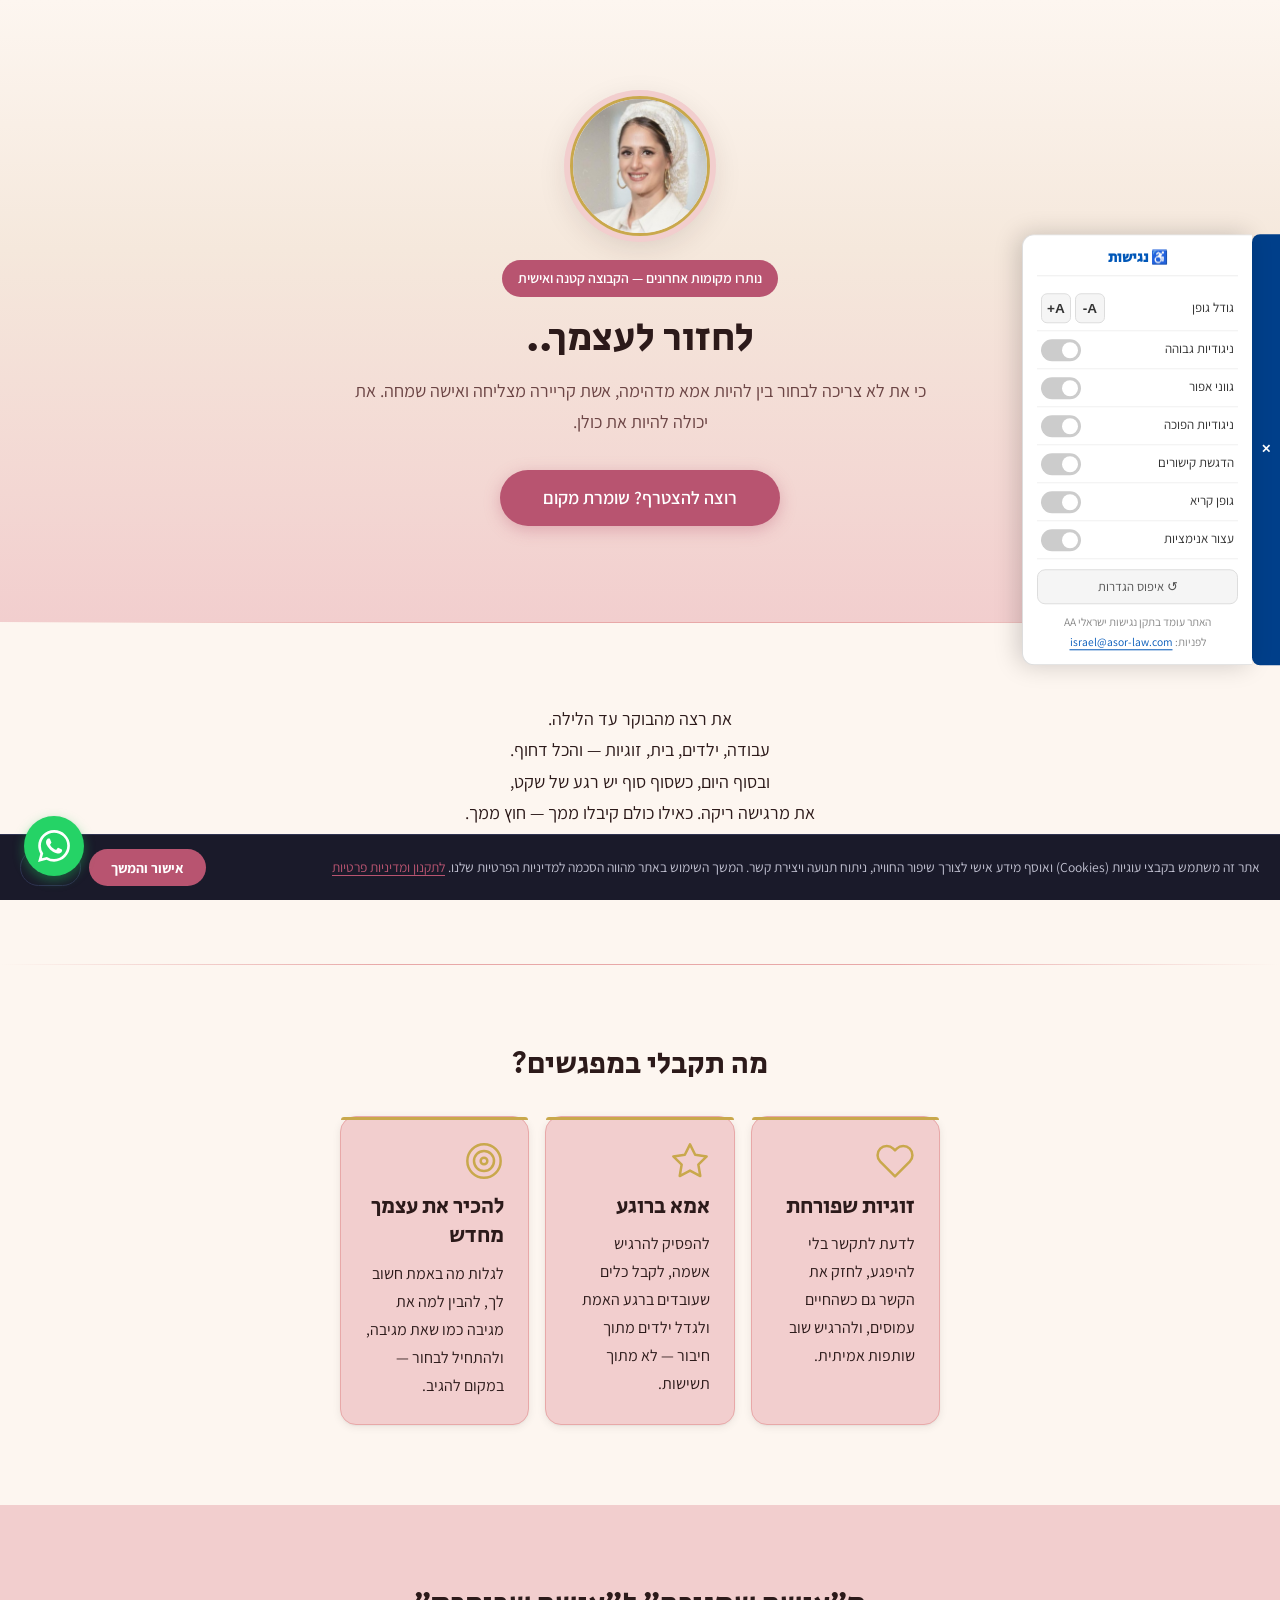
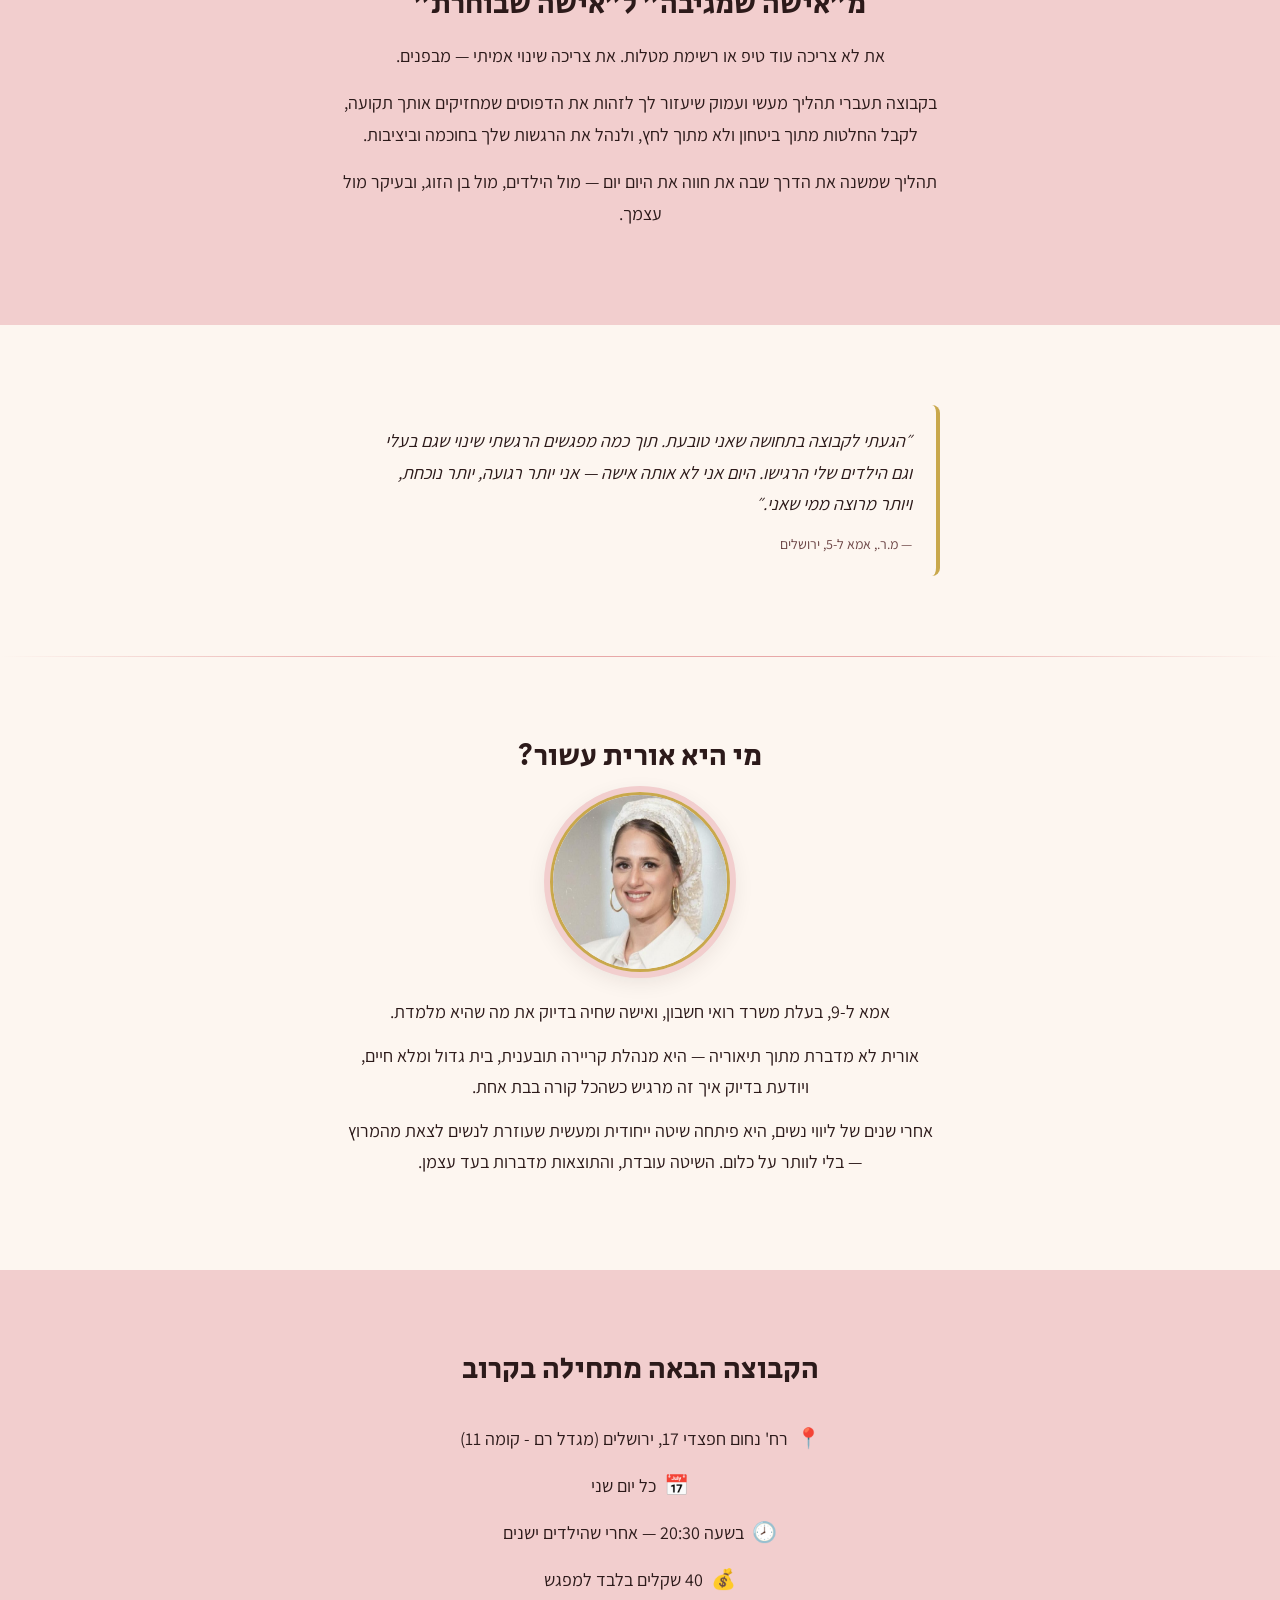
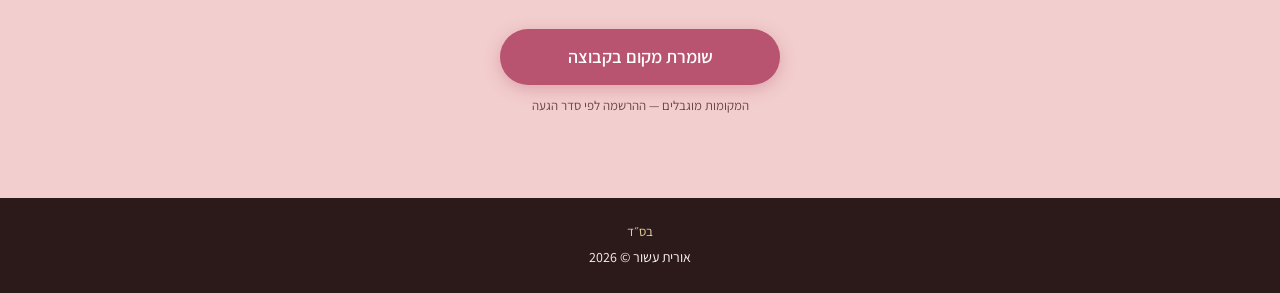
==== commit 105de720: "Move accessibility menu to right-center, fixed, with hide/show toggle" ====
--- a/index.html
+++ b/index.html
@@ -26,27 +26,51 @@
 
   <style>
     /* ===== ACCESSIBILITY WIDGET ===== */
-    #acc-btn {
-      position: fixed; bottom: 100px; left: 16px; z-index: 900;
-      width: 52px; height: 52px; border-radius: 50%;
+
+    /* עטיפה — קבועה בצד ימין באמצע */
+    #acc-wrap {
+      position: fixed; right: 0; top: 50%; z-index: 900;
+      transform: translateY(-50%);
+      display: flex; align-items: center;
+      transition: transform 300ms;
+    }
+    #acc-wrap.hidden { transform: translateY(-50%) translateX(calc(100% - 28px)); }
+
+    /* כפתור הסתרה (X) — נראה תמיד בצד שמאל של העטיפה */
+    #acc-hide {
+      width: 28px; align-self: stretch; background: #003f8a; color: #fff;
+      border: none; cursor: pointer; font-size: 0.75rem; font-weight: 700;
+      border-radius: 8px 0 0 8px; display: flex; align-items: center;
+      justify-content: center; writing-mode: vertical-rl;
+      letter-spacing: 0.05em; flex-shrink: 0;
+      transition: background 150ms;
+    }
+    #acc-hide:hover { background: #002a5e; }
+    #acc-hide:focus { outline: 3px solid #ffdd00; }
+
+    /* לשונית "נגישות" — נראית כשהפאנל מוסתר */
+    #acc-tab {
+      display: none; position: absolute; left: -62px; top: 50%;
+      transform: translateY(-50%) rotate(180deg);
       background: #0057b8; color: #fff; border: none; cursor: pointer;
-      font-size: 1.5rem; box-shadow: 0 4px 16px rgba(0,0,0,0.3);
-      display: flex; align-items: center; justify-content: center;
-      transition: transform 200ms, box-shadow 200ms;
-    }
-    #acc-btn:hover { transform: scale(1.08); box-shadow: 0 6px 20px rgba(0,0,0,0.4); }
-    #acc-btn:focus { outline: 3px solid #ffdd00; outline-offset: 2px; }
-
+      padding: 10px 8px; border-radius: 0 8px 8px 0;
+      font-size: 0.78rem; font-weight: 700; writing-mode: vertical-rl;
+      letter-spacing: 0.08em; box-shadow: -3px 0 12px rgba(0,0,0,0.2);
+      font-family: 'Assistant', sans-serif;
+    }
+    #acc-wrap.hidden #acc-tab { display: flex; align-items: center; justify-content: center; }
+    #acc-tab:focus { outline: 3px solid #ffdd00; }
+
+    /* הפאנל עצמו */
     #acc-panel {
-      position: fixed; bottom: 162px; left: 16px; z-index: 901;
-      width: 240px; background: #fff; border-radius: 14px;
-      box-shadow: 0 8px 32px rgba(0,0,0,0.25); padding: 16px;
-      direction: rtl; display: none; border: 1px solid #ddd;
-    }
-    #acc-panel.open { display: block; }
+      background: #fff; border-radius: 12px 0 0 12px;
+      box-shadow: -4px 0 24px rgba(0,0,0,0.18); padding: 14px 14px 12px;
+      direction: rtl; border: 1px solid #ddd; border-right: none;
+      width: 230px; max-height: 90vh; overflow-y: auto;
+    }
     #acc-panel h3 {
-      font-size: 0.875rem; font-weight: 700; color: #222;
-      margin-bottom: 12px; padding-bottom: 8px;
+      font-size: 0.85rem; font-weight: 700; color: #0057b8;
+      margin-bottom: 10px; padding-bottom: 8px;
       border-bottom: 1px solid #eee; text-align: center;
     }
     .acc-row {
@@ -121,8 +145,7 @@
     #cookie-decline:hover { border-color: #7a7d9a; color: #e8e8f0; }
 
     @media (max-width: 600px) {
-      #acc-btn { bottom: 88px; left: 12px; width: 46px; height: 46px; font-size: 1.3rem; }
-      #acc-panel { left: 12px; width: calc(100vw - 24px); bottom: 148px; }
+      #acc-panel { width: 200px; }
       #cookie-banner { padding: 12px 14px; gap: 10px; }
       #cookie-banner p { font-size: 0.8rem; }
     }
@@ -350,11 +373,10 @@
   </div>
 
   <!-- ===== ACCESSIBILITY WIDGET ===== -->
-  <button id="acc-btn" aria-label="תפריט נגישות" aria-expanded="false" onclick="toggleAcc()" title="תפריט נגישות">
-    ♿
-  </button>
-  <div id="acc-panel" role="dialog" aria-label="אפשרויות נגישות">
-    <h3>♿ תפריט נגישות</h3>
+  <div id="acc-wrap" role="region" aria-label="תפריט נגישות">
+    <button id="acc-hide" onclick="hideAcc()" aria-label="הסתר תפריט נגישות" title="הסתר">✕</button>
+    <div id="acc-panel" role="dialog" aria-label="אפשרויות נגישות">
+    <h3>♿ נגישות</h3>
     <div class="acc-row">
       <span>גודל גופן</span>
       <div class="acc-controls">
@@ -390,7 +412,9 @@
     <p style="font-size:0.72rem;color:#888;margin-top:8px;text-align:center;">
       האתר עומד בתקן נגישות ישראלי AA<br>לפניות: <a href="mailto:israel@asor-law.com" style="color:#0057b8;">israel@asor-law.com</a>
     </p>
-  </div>
+    </div><!-- /acc-panel -->
+    <button id="acc-tab" onclick="showAcc()" aria-label="פתח תפריט נגישות">נגישות ♿</button>
+  </div><!-- /acc-wrap -->
 
   <!-- ===== COOKIE BANNER ===== -->
   <div id="cookie-banner" role="region" aria-label="הודעת קבצי עוגיות">
@@ -523,20 +547,18 @@
     }
     // ===== ACCESSIBILITY =====
     var _fontSize = 0;
-    function toggleAcc() {
-      var panel = document.getElementById('acc-panel');
-      var btn = document.getElementById('acc-btn');
-      var isOpen = panel.classList.toggle('open');
-      btn.setAttribute('aria-expanded', isOpen);
-    }
-    document.addEventListener('click', function(e) {
-      var panel = document.getElementById('acc-panel');
-      var btn = document.getElementById('acc-btn');
-      if (panel.classList.contains('open') && !panel.contains(e.target) && e.target !== btn) {
-        panel.classList.remove('open');
-        btn.setAttribute('aria-expanded', 'false');
-      }
-    });
+    function hideAcc() {
+      document.getElementById('acc-wrap').classList.add('hidden');
+      localStorage.setItem('acc_hidden', '1');
+    }
+    function showAcc() {
+      document.getElementById('acc-wrap').classList.remove('hidden');
+      localStorage.removeItem('acc_hidden');
+    }
+    // Restore hidden state
+    if (localStorage.getItem('acc_hidden')) {
+      document.getElementById('acc-wrap').classList.add('hidden');
+    }
     function fontSize(dir) {
       _fontSize = Math.max(-3, Math.min(5, _fontSize + dir));
       document.documentElement.style.fontSize = (100 + _fontSize * 8) + '%';
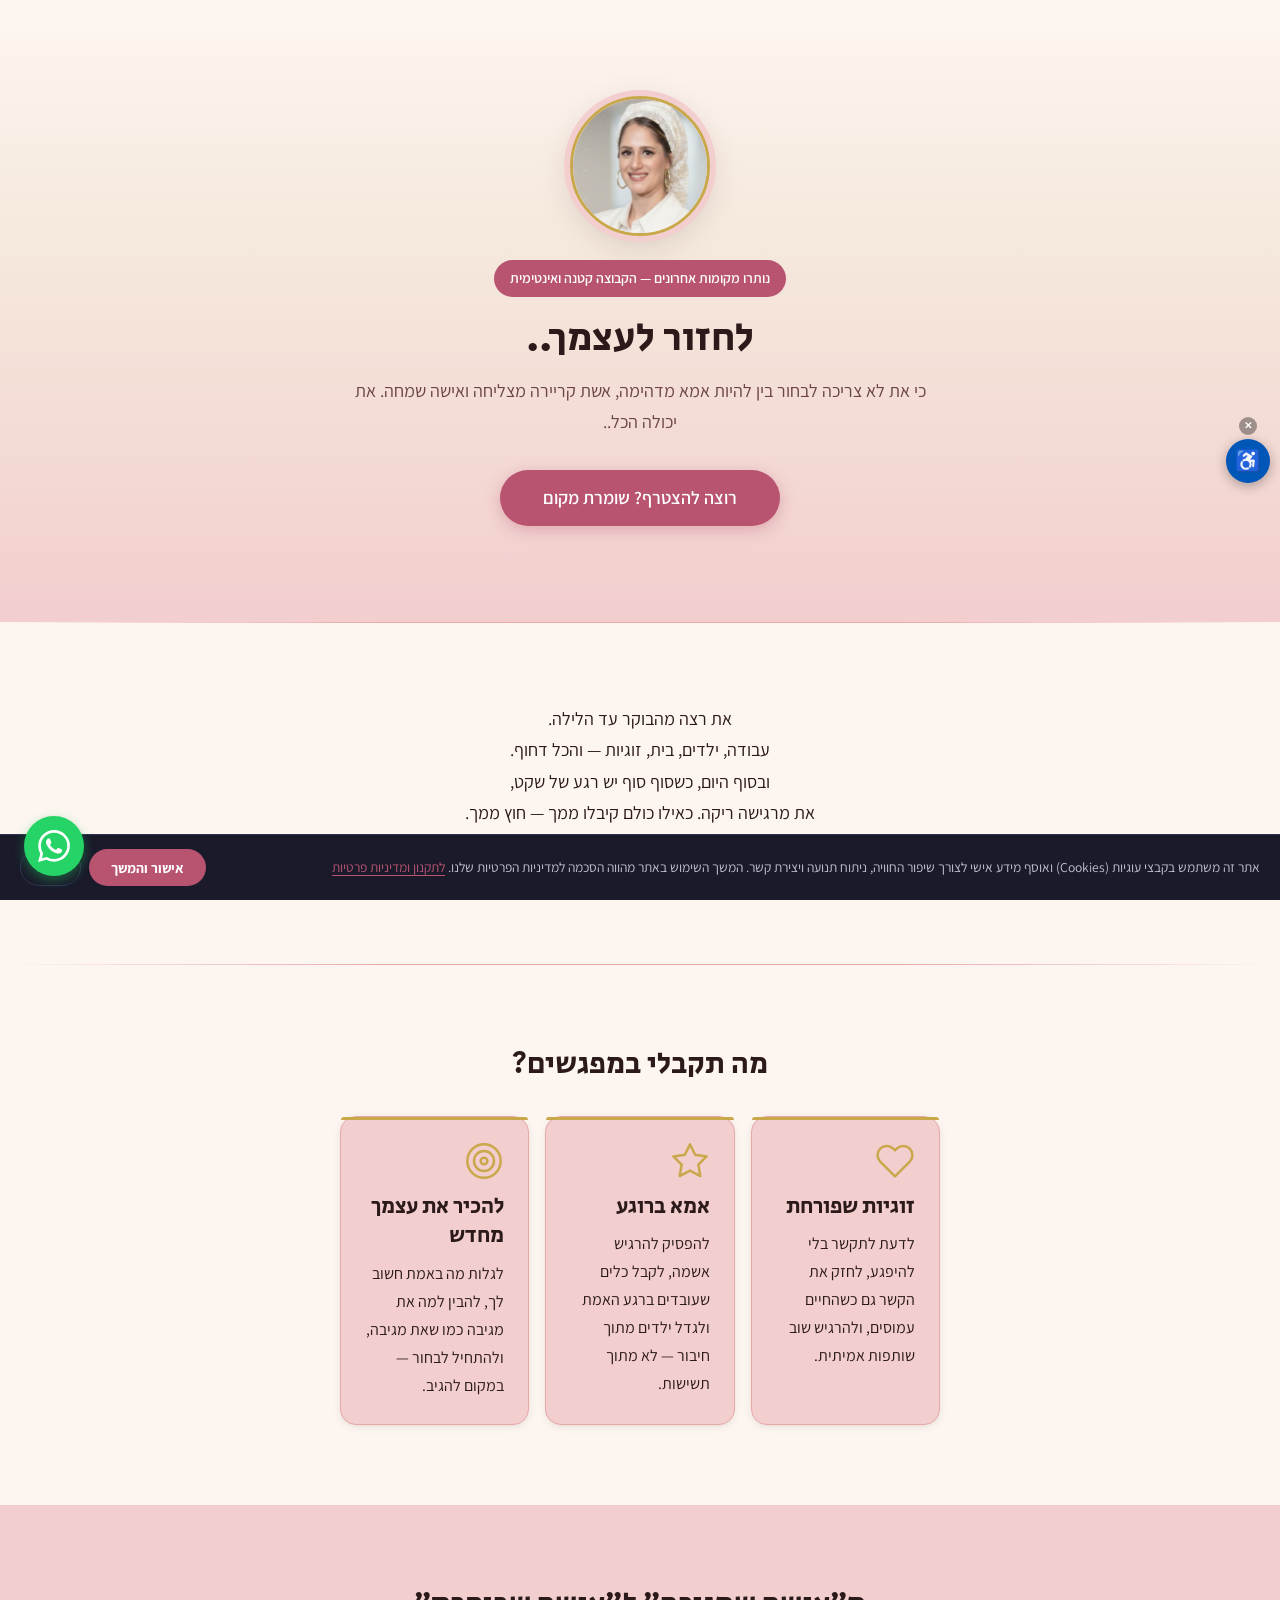
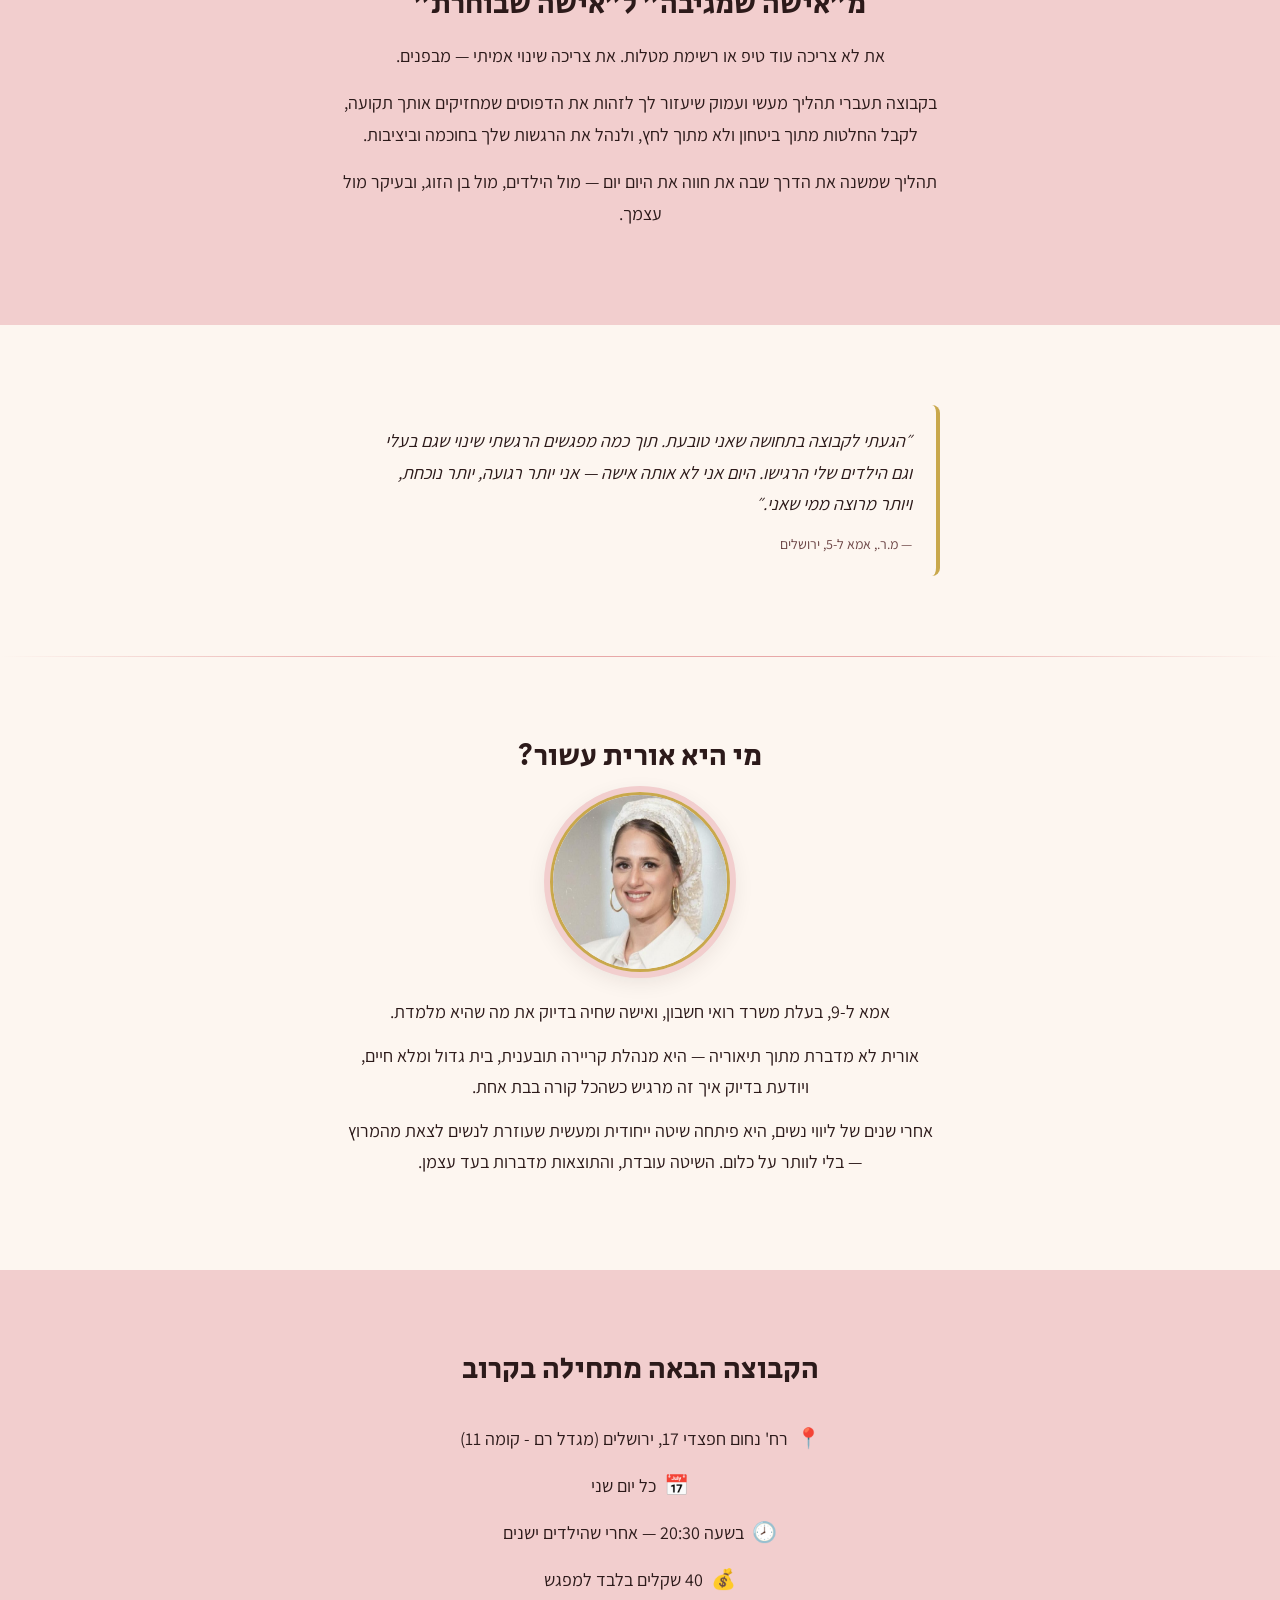
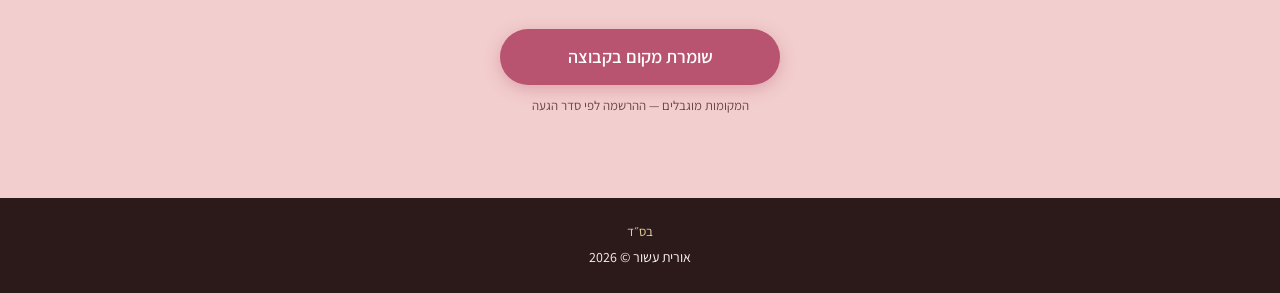
==== commit c8f46caf: "Accessibility: small circle button right-center, X above to dismiss, panel opens on click" ====
--- a/index.html
+++ b/index.html
@@ -29,81 +29,81 @@
 
     /* עטיפה — קבועה בצד ימין באמצע */
     #acc-wrap {
-      position: fixed; right: 0; top: 50%; z-index: 900;
+      position: fixed; right: 10px; top: 50%; z-index: 900;
       transform: translateY(-50%);
-      display: flex; align-items: center;
-      transition: transform 300ms;
-    }
-    #acc-wrap.hidden { transform: translateY(-50%) translateX(calc(100% - 28px)); }
-
-    /* כפתור הסתרה (X) — נראה תמיד בצד שמאל של העטיפה */
-    #acc-hide {
-      width: 28px; align-self: stretch; background: #003f8a; color: #fff;
-      border: none; cursor: pointer; font-size: 0.75rem; font-weight: 700;
-      border-radius: 8px 0 0 8px; display: flex; align-items: center;
-      justify-content: center; writing-mode: vertical-rl;
-      letter-spacing: 0.05em; flex-shrink: 0;
+      display: flex; flex-direction: column; align-items: center; gap: 4px;
+    }
+    #acc-wrap.hidden { display: none; }
+
+    /* איקס קטן מעל העיגול */
+    #acc-dismiss {
+      width: 18px; height: 18px; border-radius: 50%;
+      background: rgba(0,0,0,0.35); color: #fff; border: none; cursor: pointer;
+      font-size: 0.6rem; font-weight: 700; line-height: 1;
+      display: flex; align-items: center; justify-content: center;
       transition: background 150ms;
     }
-    #acc-hide:hover { background: #002a5e; }
-    #acc-hide:focus { outline: 3px solid #ffdd00; }
-
-    /* לשונית "נגישות" — נראית כשהפאנל מוסתר */
-    #acc-tab {
-      display: none; position: absolute; left: -62px; top: 50%;
-      transform: translateY(-50%) rotate(180deg);
+    #acc-dismiss:hover { background: rgba(0,0,0,0.6); }
+    #acc-dismiss:focus { outline: 2px solid #ffdd00; }
+
+    /* העיגול הראשי */
+    #acc-btn {
+      width: 44px; height: 44px; border-radius: 50%;
       background: #0057b8; color: #fff; border: none; cursor: pointer;
-      padding: 10px 8px; border-radius: 0 8px 8px 0;
-      font-size: 0.78rem; font-weight: 700; writing-mode: vertical-rl;
-      letter-spacing: 0.08em; box-shadow: -3px 0 12px rgba(0,0,0,0.2);
-      font-family: 'Assistant', sans-serif;
-    }
-    #acc-wrap.hidden #acc-tab { display: flex; align-items: center; justify-content: center; }
-    #acc-tab:focus { outline: 3px solid #ffdd00; }
-
-    /* הפאנל עצמו */
+      font-size: 1.3rem; box-shadow: 0 3px 12px rgba(0,0,0,0.3);
+      display: flex; align-items: center; justify-content: center;
+      transition: transform 180ms, box-shadow 180ms;
+    }
+    #acc-btn:hover { transform: scale(1.08); box-shadow: 0 5px 16px rgba(0,0,0,0.4); }
+    #acc-btn:focus { outline: 3px solid #ffdd00; outline-offset: 2px; }
+
+    /* פאנל האפשרויות — נפתח שמאלה מהעיגול */
     #acc-panel {
-      background: #fff; border-radius: 12px 0 0 12px;
-      box-shadow: -4px 0 24px rgba(0,0,0,0.18); padding: 14px 14px 12px;
-      direction: rtl; border: 1px solid #ddd; border-right: none;
-      width: 230px; max-height: 90vh; overflow-y: auto;
-    }
+      position: fixed; right: 64px; top: 50%; z-index: 901;
+      transform: translateY(-50%);
+      background: #fff; border-radius: 12px;
+      box-shadow: 0 6px 28px rgba(0,0,0,0.2); padding: 12px;
+      direction: rtl; border: 1px solid #ddd;
+      width: 210px; max-height: 85vh; overflow-y: auto;
+      display: none;
+    }
+    #acc-panel.open { display: block; }
     #acc-panel h3 {
-      font-size: 0.85rem; font-weight: 700; color: #0057b8;
-      margin-bottom: 10px; padding-bottom: 8px;
+      font-size: 0.78rem; font-weight: 700; color: #0057b8;
+      margin-bottom: 8px; padding-bottom: 6px;
       border-bottom: 1px solid #eee; text-align: center;
     }
     .acc-row {
       display: flex; align-items: center; justify-content: space-between;
-      padding: 7px 4px; border-bottom: 1px solid #f0f0f0;
-      font-size: 0.82rem; color: #333;
+      padding: 5px 2px; border-bottom: 1px solid #f0f0f0;
+      font-size: 0.78rem; color: #333;
     }
     .acc-row:last-child { border-bottom: none; }
     .acc-controls { display: flex; gap: 4px; align-items: center; }
     .acc-btn-sm {
-      width: 30px; height: 30px; border-radius: 6px; border: 1px solid #ddd;
-      background: #f5f5f5; cursor: pointer; font-size: 0.85rem; font-weight: 700;
+      width: 26px; height: 26px; border-radius: 5px; border: 1px solid #ddd;
+      background: #f5f5f5; cursor: pointer; font-size: 0.78rem; font-weight: 700;
       display: flex; align-items: center; justify-content: center; color: #333;
       transition: background 150ms;
     }
     .acc-btn-sm:hover { background: #0057b8; color: #fff; border-color: #0057b8; }
     .acc-btn-sm:focus { outline: 2px solid #ffdd00; }
     .acc-toggle {
-      width: 40px; height: 22px; border-radius: 11px; border: none;
+      width: 34px; height: 18px; border-radius: 9px; border: none;
       background: #ccc; cursor: pointer; position: relative; transition: background 200ms;
       flex-shrink: 0;
     }
     .acc-toggle::after {
-      content: ''; position: absolute; top: 3px; right: 3px;
-      width: 16px; height: 16px; border-radius: 50%; background: #fff;
+      content: ''; position: absolute; top: 2px; right: 2px;
+      width: 14px; height: 14px; border-radius: 50%; background: #fff;
       transition: transform 200ms;
     }
     .acc-toggle.on { background: #0057b8; }
-    .acc-toggle.on::after { transform: translateX(-18px); }
+    .acc-toggle.on::after { transform: translateX(-16px); }
     .acc-reset {
-      width: 100%; margin-top: 10px; padding: 8px; border-radius: 8px;
+      width: 100%; margin-top: 8px; padding: 6px; border-radius: 6px;
       background: #f5f5f5; border: 1px solid #ddd; cursor: pointer;
-      font-size: 0.8rem; color: #555; font-family: 'Assistant', sans-serif;
+      font-size: 0.75rem; color: #555; font-family: 'Assistant', sans-serif;
       transition: background 150ms;
     }
     .acc-reset:hover { background: #e5e5e5; }
@@ -145,7 +145,8 @@
     #cookie-decline:hover { border-color: #7a7d9a; color: #e8e8f0; }
 
     @media (max-width: 600px) {
-      #acc-panel { width: 200px; }
+      #acc-wrap { right: 6px; }
+      #acc-panel { right: 58px; width: 190px; }
       #cookie-banner { padding: 12px 14px; gap: 10px; }
       #cookie-banner p { font-size: 0.8rem; }
     }
@@ -374,8 +375,10 @@
 
   <!-- ===== ACCESSIBILITY WIDGET ===== -->
   <div id="acc-wrap" role="region" aria-label="תפריט נגישות">
-    <button id="acc-hide" onclick="hideAcc()" aria-label="הסתר תפריט נגישות" title="הסתר">✕</button>
-    <div id="acc-panel" role="dialog" aria-label="אפשרויות נגישות">
+    <button id="acc-dismiss" onclick="hideAcc()" aria-label="הסתר תפריט נגישות" title="הסתר">✕</button>
+    <button id="acc-btn" onclick="toggleAcc()" aria-label="פתח תפריט נגישות" aria-expanded="false" title="נגישות">♿</button>
+  </div>
+  <div id="acc-panel" role="dialog" aria-label="אפשרויות נגישות">
     <h3>♿ נגישות</h3>
     <div class="acc-row">
       <span>גודל גופן</span>
@@ -409,12 +412,10 @@
       <button class="acc-toggle" id="tog-anim" onclick="toggleClass('acc-no-anim','tog-anim')" aria-pressed="false" aria-label="עצור אנימציות"></button>
     </div>
     <button class="acc-reset" onclick="resetAcc()">↺ איפוס הגדרות</button>
-    <p style="font-size:0.72rem;color:#888;margin-top:8px;text-align:center;">
-      האתר עומד בתקן נגישות ישראלי AA<br>לפניות: <a href="mailto:israel@asor-law.com" style="color:#0057b8;">israel@asor-law.com</a>
+    <p style="font-size:0.68rem;color:#888;margin-top:6px;text-align:center;">
+      תקן נגישות ישראלי AA<br><a href="mailto:israel@asor-law.com" style="color:#0057b8;">israel@asor-law.com</a>
     </p>
-    </div><!-- /acc-panel -->
-    <button id="acc-tab" onclick="showAcc()" aria-label="פתח תפריט נגישות">נגישות ♿</button>
-  </div><!-- /acc-wrap -->
+  </div><!-- /acc-panel -->
 
   <!-- ===== COOKIE BANNER ===== -->
   <div id="cookie-banner" role="region" aria-label="הודעת קבצי עוגיות">
@@ -547,14 +548,26 @@
     }
     // ===== ACCESSIBILITY =====
     var _fontSize = 0;
+    function toggleAcc() {
+      var panel = document.getElementById('acc-panel');
+      var btn = document.getElementById('acc-btn');
+      var isOpen = panel.classList.toggle('open');
+      btn.setAttribute('aria-expanded', isOpen);
+    }
     function hideAcc() {
       document.getElementById('acc-wrap').classList.add('hidden');
+      document.getElementById('acc-panel').classList.remove('open');
       localStorage.setItem('acc_hidden', '1');
     }
-    function showAcc() {
-      document.getElementById('acc-wrap').classList.remove('hidden');
-      localStorage.removeItem('acc_hidden');
-    }
+    // Close panel on outside click
+    document.addEventListener('click', function(e) {
+      var panel = document.getElementById('acc-panel');
+      var btn = document.getElementById('acc-btn');
+      if (panel.classList.contains('open') && !panel.contains(e.target) && e.target !== btn) {
+        panel.classList.remove('open');
+        btn.setAttribute('aria-expanded', 'false');
+      }
+    });
     // Restore hidden state
     if (localStorage.getItem('acc_hidden')) {
       document.getElementById('acc-wrap').classList.add('hidden');
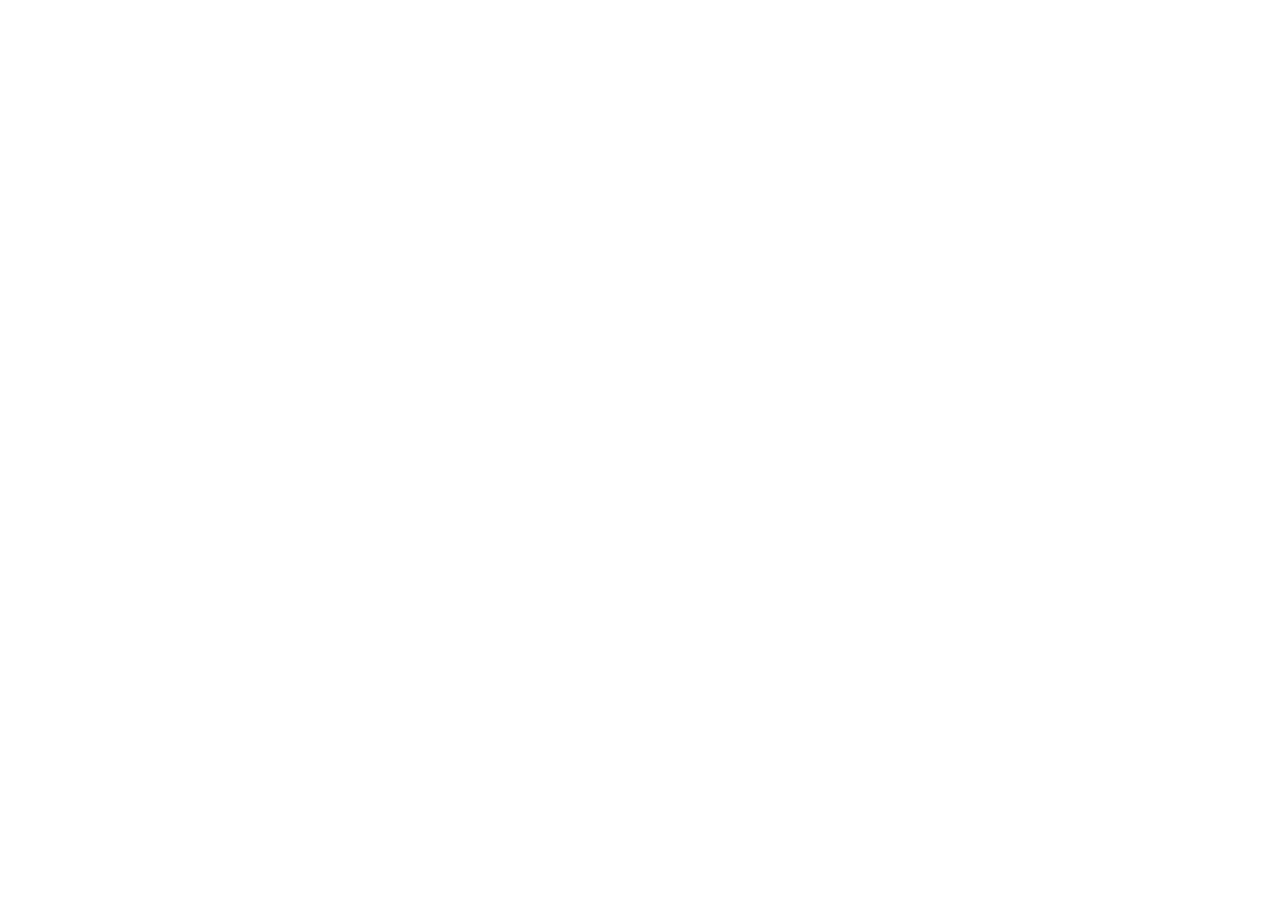
==== commit 2fc54d11: "Take site offline: replace public pages with blank stubs The repo and admin panels (/orit20266/, /da" ====
--- a/index.html
+++ b/index.html
@@ -3,628 +3,8 @@
 <head>
   <meta charset="UTF-8">
   <meta name="viewport" content="width=device-width, initial-scale=1">
-  <title>לחזור לעצמך — קבוצת לימוד לנשים | אורית עשור</title>
-  <meta name="description" content="הגיע הזמן לחזור לעצמך. קבוצת העצמה קטנה ואישית לנשים שרוצות איזון אמיתי בין קריירה, משפחה וזוגיות. בגבעת שאול, ירושלים. בהנחיית אורית עשור.">
-
-  <!-- Open Graph / WhatsApp Preview -->
-  <meta property="og:title" content="לחזור לעצמך — קבוצת לימוד לנשים">
-  <meta property="og:description" content="הגיע הזמן לחזור לעצמך. קבוצת העצמה קטנה ואישית לנשים — איזון בין קריירה, משפחה וזוגיות. גבעת שאול, ירושלים.">
-  <meta property="og:image" content="4.jpeg">
-  <meta property="og:image:width" content="1200">
-  <meta property="og:image:height" content="630">
-  <meta property="og:locale" content="he_IL">
-  <meta property="og:type" content="website">
-  <meta name="twitter:card" content="summary_large_image">
-
-  <!-- Fonts -->
-  <link rel="preconnect" href="https://fonts.googleapis.com">
-  <link rel="preconnect" href="https://fonts.gstatic.com" crossorigin>
-  <link href="https://fonts.googleapis.com/css2?family=Assistant:wght@400;600&family=Secular+One&display=swap" rel="stylesheet">
-
-  <!-- Styles -->
-  <link rel="stylesheet" href="style.css">
-
-  <style>
-    /* ===== ACCESSIBILITY WIDGET ===== */
-
-    /* עטיפה — קבועה בצד ימין באמצע */
-    #acc-wrap {
-      position: fixed; right: 10px; top: 50%; z-index: 900;
-      transform: translateY(-50%);
-      display: flex; flex-direction: column; align-items: center; gap: 4px;
-    }
-    #acc-wrap.hidden { display: none; }
-
-    /* איקס קטן מעל העיגול */
-    #acc-dismiss {
-      width: 18px; height: 18px; border-radius: 50%;
-      background: rgba(0,0,0,0.35); color: #fff; border: none; cursor: pointer;
-      font-size: 0.6rem; font-weight: 700; line-height: 1;
-      display: flex; align-items: center; justify-content: center;
-      transition: background 150ms;
-    }
-    #acc-dismiss:hover { background: rgba(0,0,0,0.6); }
-    #acc-dismiss:focus { outline: 2px solid #ffdd00; }
-
-    /* העיגול הראשי */
-    #acc-btn {
-      width: 44px; height: 44px; border-radius: 50%;
-      background: #0057b8; color: #fff; border: none; cursor: pointer;
-      font-size: 1.3rem; box-shadow: 0 3px 12px rgba(0,0,0,0.3);
-      display: flex; align-items: center; justify-content: center;
-      transition: transform 180ms, box-shadow 180ms;
-    }
-    #acc-btn:hover { transform: scale(1.08); box-shadow: 0 5px 16px rgba(0,0,0,0.4); }
-    #acc-btn:focus { outline: 3px solid #ffdd00; outline-offset: 2px; }
-
-    /* פאנל האפשרויות — נפתח שמאלה מהעיגול */
-    #acc-panel {
-      position: fixed; right: 64px; top: 50%; z-index: 901;
-      transform: translateY(-50%);
-      background: #fff; border-radius: 12px;
-      box-shadow: 0 6px 28px rgba(0,0,0,0.2); padding: 12px;
-      direction: rtl; border: 1px solid #ddd;
-      width: 210px; max-height: 85vh; overflow-y: auto;
-      display: none;
-    }
-    #acc-panel.open { display: block; }
-    #acc-panel h3 {
-      font-size: 0.78rem; font-weight: 700; color: #0057b8;
-      margin-bottom: 8px; padding-bottom: 6px;
-      border-bottom: 1px solid #eee; text-align: center;
-    }
-    .acc-row {
-      display: flex; align-items: center; justify-content: space-between;
-      padding: 5px 2px; border-bottom: 1px solid #f0f0f0;
-      font-size: 0.78rem; color: #333;
-    }
-    .acc-row:last-child { border-bottom: none; }
-    .acc-controls { display: flex; gap: 4px; align-items: center; }
-    .acc-btn-sm {
-      width: 26px; height: 26px; border-radius: 5px; border: 1px solid #ddd;
-      background: #f5f5f5; cursor: pointer; font-size: 0.78rem; font-weight: 700;
-      display: flex; align-items: center; justify-content: center; color: #333;
-      transition: background 150ms;
-    }
-    .acc-btn-sm:hover { background: #0057b8; color: #fff; border-color: #0057b8; }
-    .acc-btn-sm:focus { outline: 2px solid #ffdd00; }
-    .acc-toggle {
-      width: 34px; height: 18px; border-radius: 9px; border: none;
-      background: #ccc; cursor: pointer; position: relative; transition: background 200ms;
-      flex-shrink: 0;
-    }
-    .acc-toggle::after {
-      content: ''; position: absolute; top: 2px; right: 2px;
-      width: 14px; height: 14px; border-radius: 50%; background: #fff;
-      transition: transform 200ms;
-    }
-    .acc-toggle.on { background: #0057b8; }
-    .acc-toggle.on::after { transform: translateX(-16px); }
-    .acc-reset {
-      width: 100%; margin-top: 8px; padding: 6px; border-radius: 6px;
-      background: #f5f5f5; border: 1px solid #ddd; cursor: pointer;
-      font-size: 0.75rem; color: #555; font-family: 'Assistant', sans-serif;
-      transition: background 150ms;
-    }
-    .acc-reset:hover { background: #e5e5e5; }
-
-    /* Accessibility states */
-    body.acc-high-contrast { filter: contrast(150%); }
-    body.acc-grayscale { filter: grayscale(100%); }
-    body.acc-invert { filter: invert(90%) hue-rotate(180deg); }
-    body.acc-no-anim * { animation: none !important; transition: none !important; }
-    body.acc-links a { text-decoration: underline !important; outline: 1px dashed #0057b8; }
-    body.acc-readable * { font-family: Arial, sans-serif !important; line-height: 1.8 !important; }
-
-    /* ===== COOKIE BANNER ===== */
-    #cookie-banner {
-      position: fixed; bottom: 0; right: 0; left: 0; z-index: 800;
-      background: #1a1a2a; color: #e8e8f0; padding: 14px 20px;
-      display: flex; align-items: center; gap: 16px; flex-wrap: wrap;
-      border-top: 1px solid #2e3250; font-family: 'Assistant', sans-serif;
-      direction: rtl;
-    }
-    #cookie-banner.hidden { display: none; }
-    #cookie-banner p {
-      flex: 1; font-size: 0.85rem; line-height: 1.5; min-width: 220px; color: #c0c0d0;
-    }
-    #cookie-banner a { color: #B85470; text-decoration: underline; }
-    #cookie-banner a:hover { color: #e07090; }
-    .cookie-btns { display: flex; gap: 8px; flex-shrink: 0; flex-wrap: wrap; }
-    #cookie-accept {
-      padding: 9px 22px; background: #B85470; color: #fff; border: none;
-      border-radius: 50px; cursor: pointer; font-weight: 700; font-size: 0.875rem;
-      font-family: 'Assistant', sans-serif; transition: background 150ms; white-space: nowrap;
-    }
-    #cookie-accept:hover { background: #9a3d5c; }
-    #cookie-decline {
-      padding: 9px 16px; background: transparent; color: #7a7d9a; border: 1px solid #2e3250;
-      border-radius: 50px; cursor: pointer; font-size: 0.8rem;
-      font-family: 'Assistant', sans-serif; transition: all 150ms; white-space: nowrap;
-    }
-    #cookie-decline:hover { border-color: #7a7d9a; color: #e8e8f0; }
-
-    @media (max-width: 600px) {
-      #acc-wrap { right: 6px; }
-      #acc-panel { right: 58px; width: 190px; }
-      #cookie-banner { padding: 12px 14px; gap: 10px; }
-      #cookie-banner p { font-size: 0.8rem; }
-    }
-  </style>
+  <meta name="robots" content="noindex, nofollow">
+  <title></title>
 </head>
-<body>
-
-  <!-- ===== 1. HERO ===== -->
-  <section class="hero">
-    <div class="container">
-      <div class="hero__photo-wrapper">
-        <img class="hero__photo" id="heroPhoto" src="4.jpeg" alt="אורית עשור, מנחת קבוצות העצמה לנשים" width="140" height="140">
-      </div>
-
-      <span class="badge-scarcity" data-edit="badge">נותרו מקומות אחרונים — הקבוצה קטנה ואישית</span>
-
-      <h1 class="hero__headline" data-edit="hero_headline">לחזור לעצמך..</h1>
-      <p class="hero__subtext" data-edit="hero_subtext">כי את לא צריכה לבחור בין להיות אמא מדהימה, אשת קריירה מצליחה ואישה שמחה. את יכולה להיות את כולן.</p>
-
-      <div class="cta-block">
-        <button type="button" class="btn-primary" onclick="openModal()">
-          רוצה להצטרף? שומרת מקום
-        </button>
-      </div>
-    </div>
-  </section>
-
-  <hr class="section-divider" aria-hidden="true">
-
-  <!-- ===== 2. PAIN POINT ===== -->
-  <section class="pain-point">
-    <div class="container">
-      <p class="pain-point__text" data-edit="pain_text">
-        את רצה מהבוקר עד הלילה.<br>
-        עבודה, ילדים, בית, זוגיות — והכל דחוף.<br>
-        ובסוף היום, כשסוף סוף יש רגע של שקט,<br>
-        את מרגישה ריקה. כאילו כולם קיבלו ממך — חוץ ממך.
-      </p>
-      <p class="pain-point__highlight" data-edit="pain_highlight">הגיע הזמן שתחזרי לעצמך.</p>
-    </div>
-  </section>
-
-  <hr class="section-divider" aria-hidden="true">
-
-  <!-- ===== 3. BENEFITS ===== -->
-  <section class="benefits">
-    <div class="container">
-      <h2 class="benefits__title" data-edit="benefits_title">מה תקבלי במפגשים?</h2>
-
-      <ul class="cards-grid" role="list">
-        <!-- Card 1: Relationships -->
-        <li class="card" role="listitem">
-          <div class="card__icon" aria-hidden="true">
-            <svg viewBox="0 0 24 24"><path d="M20.84 4.61a5.5 5.5 0 0 0-7.78 0L12 5.67l-1.06-1.06a5.5 5.5 0 0 0-7.78 7.78l1.06 1.06L12 21.23l7.78-7.78 1.06-1.06a5.5 5.5 0 0 0 0-7.78z"/></svg>
-          </div>
-          <h3 class="card__title" data-edit="card1_title">זוגיות שפורחת</h3>
-          <p class="card__body" data-edit="card1_body">לדעת לתקשר בלי להיפגע, לחזק את הקשר גם כשהחיים עמוסים, ולהרגיש שוב שותפות אמיתית.</p>
-        </li>
-
-        <!-- Card 2: Parenting -->
-        <li class="card" role="listitem">
-          <div class="card__icon" aria-hidden="true">
-            <svg viewBox="0 0 24 24"><path d="M12 2l3.09 6.26L22 9.27l-5 4.87 1.18 6.88L12 17.77l-6.18 3.25L7 14.14 2 9.27l6.91-1.01L12 2z"/></svg>
-          </div>
-          <h3 class="card__title" data-edit="card2_title">אמא ברוגע</h3>
-          <p class="card__body" data-edit="card2_body">להפסיק להרגיש אשמה, לקבל כלים שעובדים ברגע האמת ולגדל ילדים מתוך חיבור — לא מתוך תשישות.</p>
-        </li>
-
-        <!-- Card 3: Self-awareness -->
-        <li class="card" role="listitem">
-          <div class="card__icon" aria-hidden="true">
-            <svg viewBox="0 0 24 24"><circle cx="12" cy="12" r="10"/><circle cx="12" cy="12" r="6"/><circle cx="12" cy="12" r="2"/></svg>
-          </div>
-          <h3 class="card__title" data-edit="card3_title">להכיר את עצמך מחדש</h3>
-          <p class="card__body" data-edit="card3_body">לגלות מה באמת חשוב לך, להבין למה את מגיבה כמו שאת מגיבה, ולהתחיל לבחור — במקום להגיב.</p>
-        </li>
-      </ul>
-    </div>
-  </section>
-
-  <!-- ===== 4. THE PROCESS ===== -->
-  <section class="process">
-    <div class="container">
-      <h2 class="process__title" data-edit="process_title">מ״אישה שמגיבה״ ל״אישה שבוחרת״</h2>
-
-      <p class="process__text" data-edit="process_text1">
-        את לא צריכה עוד טיפ או רשימת מטלות.
-        את צריכה שינוי אמיתי — מבפנים.
-      </p>
-
-      <p class="process__text" data-edit="process_text2">
-        בקבוצה תעברי תהליך מעשי ועמוק שיעזור לך
-        לזהות את הדפוסים שמחזיקים אותך תקועה,
-        לקבל החלטות מתוך ביטחון ולא מתוך לחץ,
-        ולנהל את הרגשות שלך בחוכמה וביציבות.
-      </p>
-
-      <p class="process__text" data-edit="process_text3">
-        תהליך שמשנה את הדרך שבה את חווה את היום יום —
-        מול הילדים, מול בן הזוג, ובעיקר מול עצמך.
-      </p>
-    </div>
-  </section>
-
-  <!-- ===== 5. TESTIMONIAL ===== -->
-  <section class="testimonial-section">
-    <div class="container">
-      <blockquote class="testimonial">
-        <p data-edit="testimonial_text">״הגעתי לקבוצה בתחושה שאני טובעת. תוך כמה מפגשים הרגשתי שינוי שגם בעלי וגם הילדים שלי הרגישו. היום אני לא אותה אישה — אני יותר רגועה, יותר נוכחת, ויותר מרוצה ממי שאני.״</p>
-        <cite class="testimonial__cite" data-edit="testimonial_cite">— מ.ר., אמא ל-5, ירושלים</cite>
-      </blockquote>
-    </div>
-  </section>
-
-  <hr class="section-divider" aria-hidden="true">
-
-  <!-- ===== 6. ABOUT ===== -->
-  <section class="about">
-    <div class="container">
-      <h2 class="about__title" data-edit="about_title">מי היא אורית עשור?</h2>
-
-      <div class="about__photo-wrapper">
-        <img class="about__photo" id="aboutPhoto" src="4.jpeg" alt="אורית עשור" width="200" height="200">
-      </div>
-
-      <p class="about__text" data-edit="about_text1">
-        אמא ל-9, בעלת משרד רואי חשבון, ואישה שחיה בדיוק את מה שהיא מלמדת.
-      </p>
-      <p class="about__text" data-edit="about_text2">
-        אורית לא מדברת מתוך תיאוריה — היא מנהלת קריירה תובענית, בית גדול ומלא חיים, ויודעת בדיוק איך זה מרגיש כשהכל קורה בבת אחת.
-      </p>
-      <p class="about__text" data-edit="about_text3">
-        אחרי שנים של ליווי נשים, היא פיתחה שיטה ייחודית ומעשית שעוזרת לנשים לצאת מהמרוץ — בלי לוותר על כלום. השיטה עובדת, והתוצאות מדברות בעד עצמן.
-      </p>
-    </div>
-  </section>
-
-  <!-- ===== 7. DETAILS + CTA ===== -->
-  <section class="details">
-    <div class="container">
-      <h2 class="details__title" data-edit="details_title">הקבוצה הבאה מתחילה בקרוב</h2>
-
-      <ul class="details__list" role="list">
-        <li class="details__item">
-          <span class="details__icon" aria-hidden="true">📍</span>
-          <span data-edit="details_location">רח' נחום חפצדי 17, ירושלים (מגדל רם - קומה 11)</span>
-        </li>
-        <li class="details__item">
-          <span class="details__icon" aria-hidden="true">📅</span>
-          <span data-edit="details_day">כל יום שני</span>
-        </li>
-        <li class="details__item">
-          <span class="details__icon" aria-hidden="true">🕗</span>
-          <span data-edit="details_time">בשעה 20:30 — אחרי שהילדים ישנים</span>
-        </li>
-        <li class="details__item">
-          <span class="details__icon" aria-hidden="true">💰</span>
-          <span data-edit="details_price">40 שקלים בלבד למפגש</span>
-        </li>
-      </ul>
-
-      <div class="cta-block">
-        <button type="button" class="btn-primary" onclick="openModal()">
-          שומרת מקום בקבוצה
-        </button>
-        <span class="cta-note" data-edit="cta_note">המקומות מוגבלים — ההרשמה לפי סדר הגעה</span>
-      </div>
-    </div>
-  </section>
-
-  <!-- ===== 8. FOOTER ===== -->
-  <footer class="footer">
-    <div class="container">
-      <p class="footer__bsd">בס״ד</p>
-      <p>אורית עשור &copy; 2026</p>
-    </div>
-  </footer>
-
-  <!-- ===== REGISTRATION MODAL ===== -->
-  <div class="modal-overlay" id="modalOverlay" aria-hidden="true">
-    <div class="modal" role="dialog" aria-modal="true" aria-labelledby="modalTitle">
-      <button type="button" class="modal__close" onclick="closeModal()" aria-label="סגירה">&times;</button>
-
-      <h2 class="modal__title" id="modalTitle">שומרת מקום בקבוצה</h2>
-      <p class="modal__subtitle">רגע אחד ואת בפנים — מלאי את הפרטים ובחרי מועד</p>
-
-      <!-- Step 1: Registration Form -->
-      <div id="stepForm">
-        <form class="modal__form" id="registrationForm" onsubmit="handleSubmit(event)">
-          <div class="form-group">
-            <label for="fullName">שם מלא</label>
-            <input type="text" id="fullName" name="fullName" required autocomplete="name" placeholder="השם שלך">
-          </div>
-
-          <div class="form-group">
-            <label for="phone">טלפון</label>
-            <input type="tel" id="phone" name="phone" required autocomplete="tel" placeholder="050-0000000" dir="ltr">
-          </div>
-
-          <div class="form-group">
-            <label for="email">דוא״ל</label>
-            <input type="email" id="email" name="email" required autocomplete="email" placeholder="name@example.com" dir="ltr">
-          </div>
-
-          <fieldset class="form-group" id="dateFieldset">
-            <legend>בחרי מועד (יום שני, 20:30)</legend>
-          </fieldset>
-
-          <div class="modal__price">
-            סה״כ לתשלום: <strong>40 &#8362;</strong>
-          </div>
-
-          <button type="submit" class="btn-primary btn-primary--full">
-            המשך לתשלום
-          </button>
-        </form>
-      </div>
-
-      <!-- Step 2: Payment redirect -->
-      <div id="stepPayment" class="payment-step" style="display:none;">
-        <p class="payment-step__greeting" id="paymentGreeting"></p>
-        <p class="payment-step__amount">מעבירה אותך לעמוד תשלום מאובטח...</p>
-      </div>
-    </div>
-  </div>
-
-  <!-- ===== ACCESSIBILITY WIDGET ===== -->
-  <div id="acc-wrap" role="region" aria-label="תפריט נגישות">
-    <button id="acc-dismiss" onclick="hideAcc()" aria-label="הסתר תפריט נגישות" title="הסתר">✕</button>
-    <button id="acc-btn" onclick="toggleAcc()" aria-label="פתח תפריט נגישות" aria-expanded="false" title="נגישות">♿</button>
-  </div>
-  <div id="acc-panel" role="dialog" aria-label="אפשרויות נגישות">
-    <h3>♿ נגישות</h3>
-    <div class="acc-row">
-      <span>גודל גופן</span>
-      <div class="acc-controls">
-        <button class="acc-btn-sm" onclick="fontSize(-1)" aria-label="הקטן גופן">A-</button>
-        <button class="acc-btn-sm" onclick="fontSize(1)" aria-label="הגדל גופן">A+</button>
-      </div>
-    </div>
-    <div class="acc-row">
-      <span>ניגודיות גבוהה</span>
-      <button class="acc-toggle" id="tog-contrast" onclick="toggleClass('acc-high-contrast','tog-contrast')" aria-pressed="false" aria-label="ניגודיות גבוהה"></button>
-    </div>
-    <div class="acc-row">
-      <span>גווני אפור</span>
-      <button class="acc-toggle" id="tog-gray" onclick="toggleClass('acc-grayscale','tog-gray')" aria-pressed="false" aria-label="גווני אפור"></button>
-    </div>
-    <div class="acc-row">
-      <span>ניגודיות הפוכה</span>
-      <button class="acc-toggle" id="tog-invert" onclick="toggleClass('acc-invert','tog-invert')" aria-pressed="false" aria-label="ניגודיות הפוכה"></button>
-    </div>
-    <div class="acc-row">
-      <span>הדגשת קישורים</span>
-      <button class="acc-toggle" id="tog-links" onclick="toggleClass('acc-links','tog-links')" aria-pressed="false" aria-label="הדגשת קישורים"></button>
-    </div>
-    <div class="acc-row">
-      <span>גופן קריא</span>
-      <button class="acc-toggle" id="tog-readable" onclick="toggleClass('acc-readable','tog-readable')" aria-pressed="false" aria-label="גופן קריא"></button>
-    </div>
-    <div class="acc-row">
-      <span>עצור אנימציות</span>
-      <button class="acc-toggle" id="tog-anim" onclick="toggleClass('acc-no-anim','tog-anim')" aria-pressed="false" aria-label="עצור אנימציות"></button>
-    </div>
-    <button class="acc-reset" onclick="resetAcc()">↺ איפוס הגדרות</button>
-    <p style="font-size:0.68rem;color:#888;margin-top:6px;text-align:center;">
-      תקן נגישות ישראלי AA<br><a href="mailto:israel@asor-law.com" style="color:#0057b8;">israel@asor-law.com</a>
-    </p>
-  </div><!-- /acc-panel -->
-
-  <!-- ===== COOKIE BANNER ===== -->
-  <div id="cookie-banner" role="region" aria-label="הודעת קבצי עוגיות">
-    <p>
-      אתר זה משתמש בקבצי עוגיות (Cookies) ואוסף מידע אישי לצורך שיפור החוויה, ניתוח תנועה ויצירת קשר.
-      המשך השימוש באתר מהווה הסכמה למדיניות הפרטיות שלנו.
-      <a href="takanon.html" target="_blank">לתקנון ומדיניות פרטיות</a>
-    </p>
-    <div class="cookie-btns">
-      <button id="cookie-accept" onclick="acceptCookies()">אישור והמשך</button>
-      <button id="cookie-decline" onclick="declineCookies()">דחייה</button>
-    </div>
-  </div>
-
-  <!-- ===== FLOATING WHATSAPP BUTTON ===== -->
-  <a href="https://wa.me/972523975659?text=%D7%A9%D7%9C%D7%95%D7%9D%20%D7%90%D7%95%D7%A8%D7%99%D7%AA%2C%20%D7%90%D7%A9%D7%9E%D7%97%20%D7%9C%D7%A9%D7%9E%D7%95%D7%A2%20%D7%A2%D7%9C%20%D7%94%D7%A7%D7%91%D7%95%D7%A6%D7%94"
-     class="whatsapp-float"
-     aria-label="שליחת הודעה בווצאפ"
-     target="_blank"
-     rel="noopener noreferrer">
-    <svg viewBox="0 0 24 24" aria-hidden="true"><path d="M17.472 14.382c-.297-.149-1.758-.867-2.03-.967-.273-.099-.471-.148-.67.15-.197.297-.767.966-.94 1.164-.173.199-.347.223-.644.075-.297-.15-1.255-.463-2.39-1.475-.883-.788-1.48-1.761-1.653-2.059-.173-.297-.018-.458.13-.606.134-.133.298-.347.446-.52.149-.174.198-.298.298-.497.099-.198.05-.371-.025-.52-.075-.149-.669-1.612-.916-2.207-.242-.579-.487-.5-.669-.51-.173-.008-.371-.01-.57-.01-.198 0-.52.074-.792.372-.272.297-1.04 1.016-1.04 2.479 0 1.462 1.065 2.875 1.213 3.074.149.198 2.096 3.2 5.077 4.487.709.306 1.262.489 1.694.625.712.227 1.36.195 1.871.118.571-.085 1.758-.719 2.006-1.413.248-.694.248-1.289.173-1.413-.074-.124-.272-.198-.57-.347m-5.421 7.403h-.004a9.87 9.87 0 01-5.031-1.378l-.361-.214-3.741.982.998-3.648-.235-.374a9.86 9.86 0 01-1.51-5.26c.001-5.45 4.436-9.884 9.888-9.884 2.64 0 5.122 1.03 6.988 2.898a9.825 9.825 0 012.893 6.994c-.003 5.45-4.437 9.884-9.885 9.884m8.413-18.297A11.815 11.815 0 0012.05 0C5.495 0 .16 5.335.157 11.892c0 2.096.547 4.142 1.588 5.945L.057 24l6.305-1.654a11.882 11.882 0 005.683 1.448h.005c6.554 0 11.89-5.335 11.893-11.893a11.821 11.821 0 00-3.48-8.413z"/></svg>
-  </a>
-
-  <script>
-    // Load content from content.json
-    (async function loadContent() {
-      try {
-        var resp = await fetch('./content.json?v=' + Date.now());
-        if (!resp.ok) return;
-        var c = await resp.json();
-
-        // Apply text to data-edit elements
-        var els = document.querySelectorAll('[data-edit]');
-        for (var i = 0; i < els.length; i++) {
-          var key = els[i].getAttribute('data-edit');
-          if (c[key] !== undefined) els[i].innerHTML = c[key];
-        }
-
-        // Apply images
-        if (c.hero_image) document.getElementById('heroPhoto').src = c.hero_image;
-        if (c.about_image) document.getElementById('aboutPhoto').src = c.about_image;
-
-        // Apply WhatsApp link
-        if (c.wa_number) {
-          var msg = encodeURIComponent(c.wa_message || '');
-          document.querySelector('.whatsapp-float').href = 'https://wa.me/' + c.wa_number + '?text=' + msg;
-        }
-
-        // Store payment URL globally
-        if (c.payment_url) window._paymentUrl = c.payment_url;
-
-      } catch(e) {}
-    })();
-
-    var overlay = document.getElementById('modalOverlay');
-    var stepForm = document.getElementById('stepForm');
-    var stepPayment = document.getElementById('stepPayment');
-    var modalTitle = document.getElementById('modalTitle');
-    var modalSubtitle = document.querySelector('.modal__subtitle');
-
-    // Generate next 4 Mondays dynamically
-    (function generateMondays() {
-      var months = ['ינואר','פברואר','מרץ','אפריל','מאי','יוני','יולי','אוגוסט','ספטמבר','אוקטובר','נובמבר','דצמבר'];
-      var fieldset = document.getElementById('dateFieldset');
-      var today = new Date();
-      // Find next Monday
-      var d = new Date(today);
-      var day = d.getDay(); // 0=Sun, 1=Mon
-      var daysUntilMon = (1 - day + 7) % 7 || 7; // days until next Monday
-      d.setDate(d.getDate() + daysUntilMon);
-
-      for (var i = 0; i < 4; i++) {
-        var dateStr = d.getFullYear() + '-' +
-          String(d.getMonth() + 1).padStart(2, '0') + '-' +
-          String(d.getDate()).padStart(2, '0');
-        var label = document.createElement('label');
-        label.className = 'radio-option';
-        label.innerHTML =
-          '<input type="radio" name="sessionDate" value="' + dateStr + '"' + (i === 0 ? ' required' : '') + '>' +
-          '<span class="radio-label">יום שני, ' + d.getDate() + ' ב' + months[d.getMonth()] + ' ' + d.getFullYear() + '</span>';
-        fieldset.appendChild(label);
-        d.setDate(d.getDate() + 7);
-      }
-    })();
-
-    function openModal() {
-      // Reset to step 1
-      stepForm.style.display = '';
-      stepPayment.style.display = 'none';
-      modalTitle.textContent = 'שומרת מקום בקבוצה';
-      modalSubtitle.textContent = 'רגע אחד ואת בפנים — מלאי את הפרטים ובחרי מועד';
-      modalSubtitle.style.display = '';
-
-      overlay.classList.add('is-open');
-      overlay.setAttribute('aria-hidden', 'false');
-      document.body.style.overflow = 'hidden';
-      document.getElementById('fullName').focus();
-    }
-
-    function closeModal() {
-      overlay.classList.remove('is-open');
-      overlay.setAttribute('aria-hidden', 'true');
-      document.body.style.overflow = '';
-    }
-
-    overlay.addEventListener('click', function(e) {
-      if (e.target === overlay) closeModal();
-    });
-
-    document.addEventListener('keydown', function(e) {
-      if (e.key === 'Escape' && overlay.classList.contains('is-open')) closeModal();
-    });
-
-    function handleSubmit(e) {
-      e.preventDefault();
-      var form = e.target;
-      var name = form.fullName.value.trim();
-
-      // Show brief transition message
-      stepForm.style.display = 'none';
-      stepPayment.style.display = '';
-      modalTitle.textContent = 'תודה ' + name + '!';
-      modalSubtitle.style.display = 'none';
-      document.getElementById('paymentGreeting').textContent = 'מעבירה אותך לתשלום מאובטח...';
-
-      // Redirect to Sumit payment page
-      setTimeout(function() {
-        window.location.href = window._paymentUrl || 'https://pay.sumit.co.il/3c09bh/tsf55r/tsf4na/payment/';
-      }, 1000);
-    }
-    // ===== ACCESSIBILITY =====
-    var _fontSize = 0;
-    function toggleAcc() {
-      var panel = document.getElementById('acc-panel');
-      var btn = document.getElementById('acc-btn');
-      var isOpen = panel.classList.toggle('open');
-      btn.setAttribute('aria-expanded', isOpen);
-    }
-    function hideAcc() {
-      document.getElementById('acc-wrap').classList.add('hidden');
-      document.getElementById('acc-panel').classList.remove('open');
-      localStorage.setItem('acc_hidden', '1');
-    }
-    // Close panel on outside click
-    document.addEventListener('click', function(e) {
-      var panel = document.getElementById('acc-panel');
-      var btn = document.getElementById('acc-btn');
-      if (panel.classList.contains('open') && !panel.contains(e.target) && e.target !== btn) {
-        panel.classList.remove('open');
-        btn.setAttribute('aria-expanded', 'false');
-      }
-    });
-    // Restore hidden state
-    if (localStorage.getItem('acc_hidden')) {
-      document.getElementById('acc-wrap').classList.add('hidden');
-    }
-    function fontSize(dir) {
-      _fontSize = Math.max(-3, Math.min(5, _fontSize + dir));
-      document.documentElement.style.fontSize = (100 + _fontSize * 8) + '%';
-      localStorage.setItem('acc_fontSize', _fontSize);
-    }
-    function toggleClass(cls, togId) {
-      var on = document.body.classList.toggle(cls);
-      var tog = document.getElementById(togId);
-      tog.classList.toggle('on', on);
-      tog.setAttribute('aria-pressed', on);
-      localStorage.setItem('acc_' + cls, on ? '1' : '');
-    }
-    function resetAcc() {
-      ['acc-high-contrast','acc-grayscale','acc-invert','acc-links','acc-readable','acc-no-anim'].forEach(function(cls) {
-        document.body.classList.remove(cls);
-        var togId = 'tog-' + cls.replace('acc-','').replace('-','');
-        var tog = document.getElementById(togId);
-        if (tog) { tog.classList.remove('on'); tog.setAttribute('aria-pressed','false'); }
-        localStorage.removeItem('acc_' + cls);
-      });
-      _fontSize = 0;
-      document.documentElement.style.fontSize = '';
-      localStorage.removeItem('acc_fontSize');
-    }
-    // Restore accessibility settings
-    (function restoreAcc() {
-      var fs = parseInt(localStorage.getItem('acc_fontSize') || '0');
-      if (fs) { _fontSize = fs; document.documentElement.style.fontSize = (100 + fs * 8) + '%'; }
-      ['acc-high-contrast','acc-grayscale','acc-invert','acc-links','acc-readable','acc-no-anim'].forEach(function(cls) {
-        if (localStorage.getItem('acc_' + cls)) {
-          document.body.classList.add(cls);
-          var togMap = {'acc-high-contrast':'contrast','acc-grayscale':'gray','acc-invert':'invert','acc-links':'links','acc-readable':'readable','acc-no-anim':'anim'};
-          var tog = document.getElementById('tog-' + togMap[cls]);
-          if (tog) { tog.classList.add('on'); tog.setAttribute('aria-pressed','true'); }
-        }
-      });
-    })();
-
-    // ===== COOKIES =====
-    (function initCookies() {
-      if (localStorage.getItem('cookie_consent')) {
-        document.getElementById('cookie-banner').classList.add('hidden');
-      }
-    })();
-    function acceptCookies() {
-      localStorage.setItem('cookie_consent', 'accepted');
-      document.getElementById('cookie-banner').classList.add('hidden');
-    }
-    function declineCookies() {
-      localStorage.setItem('cookie_consent', 'declined');
-      document.getElementById('cookie-banner').classList.add('hidden');
-    }
-  </script>
-
-</body>
+<body></body>
 </html>
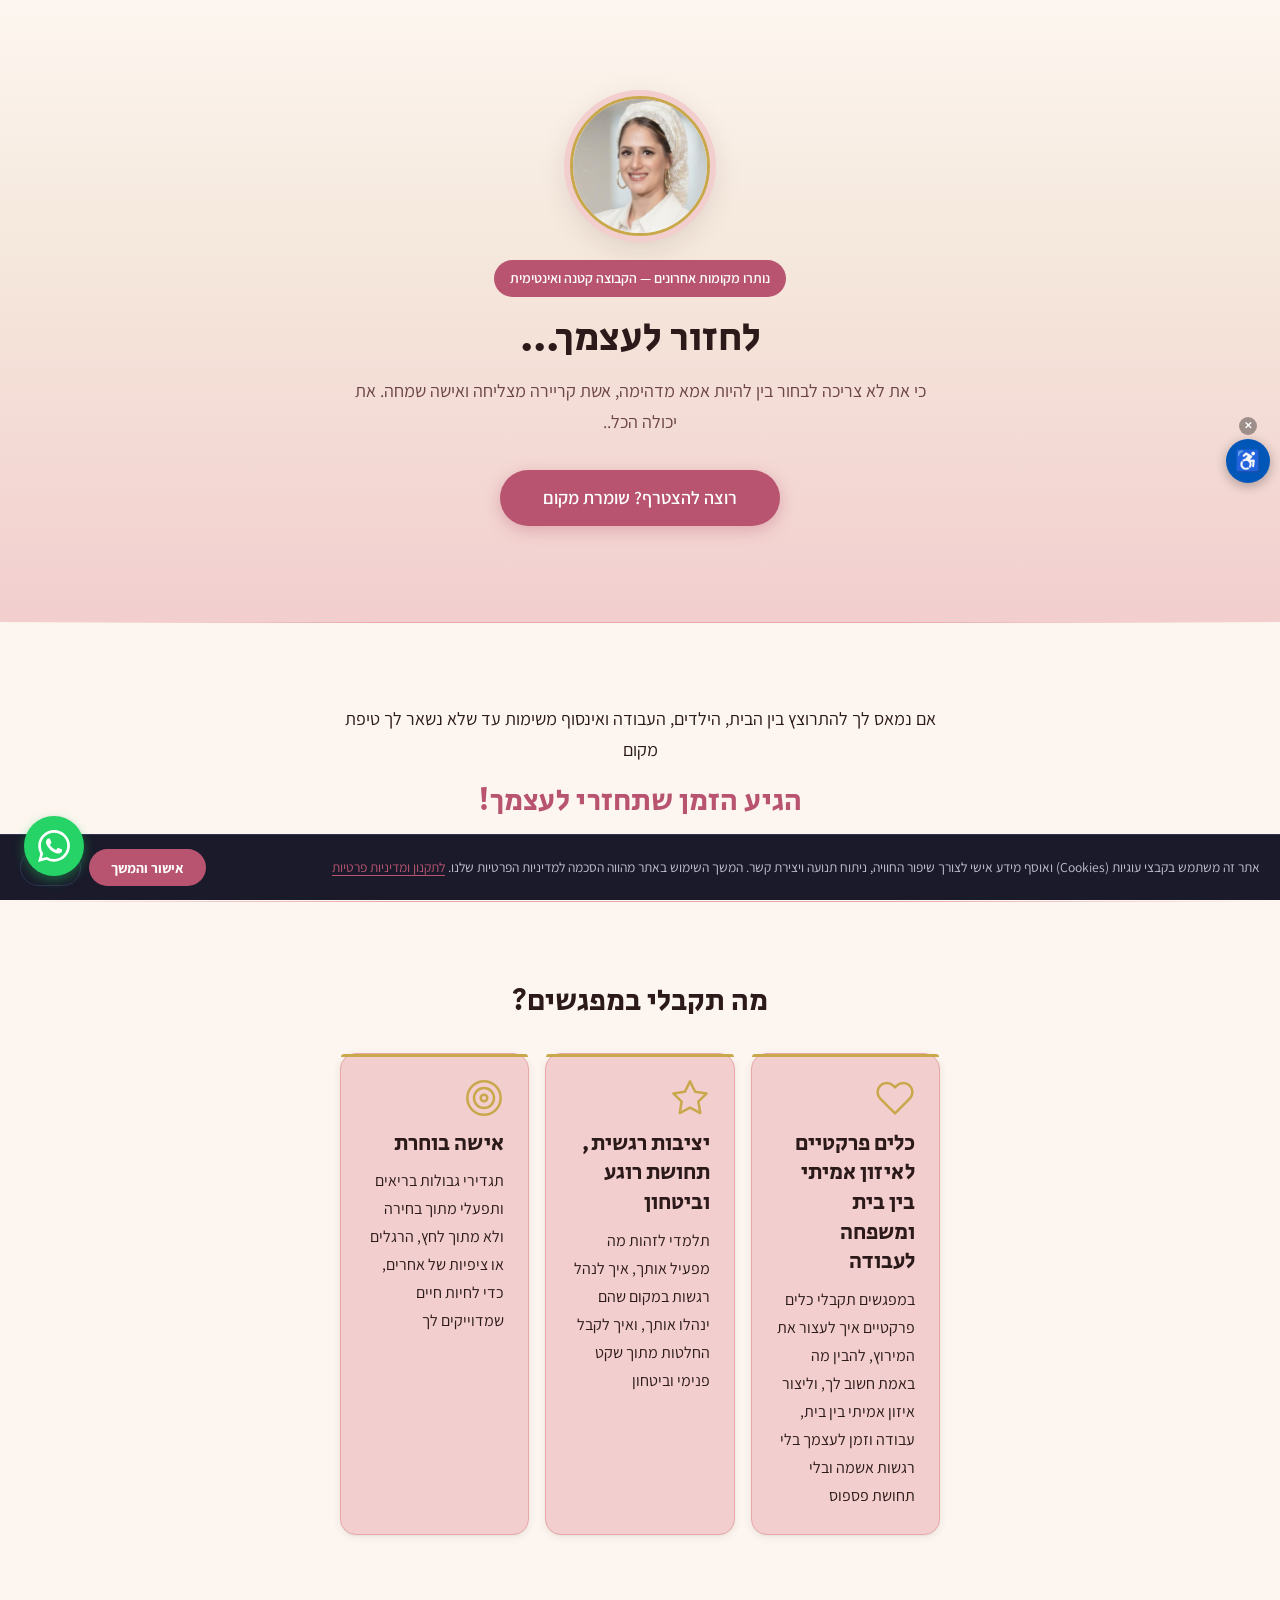
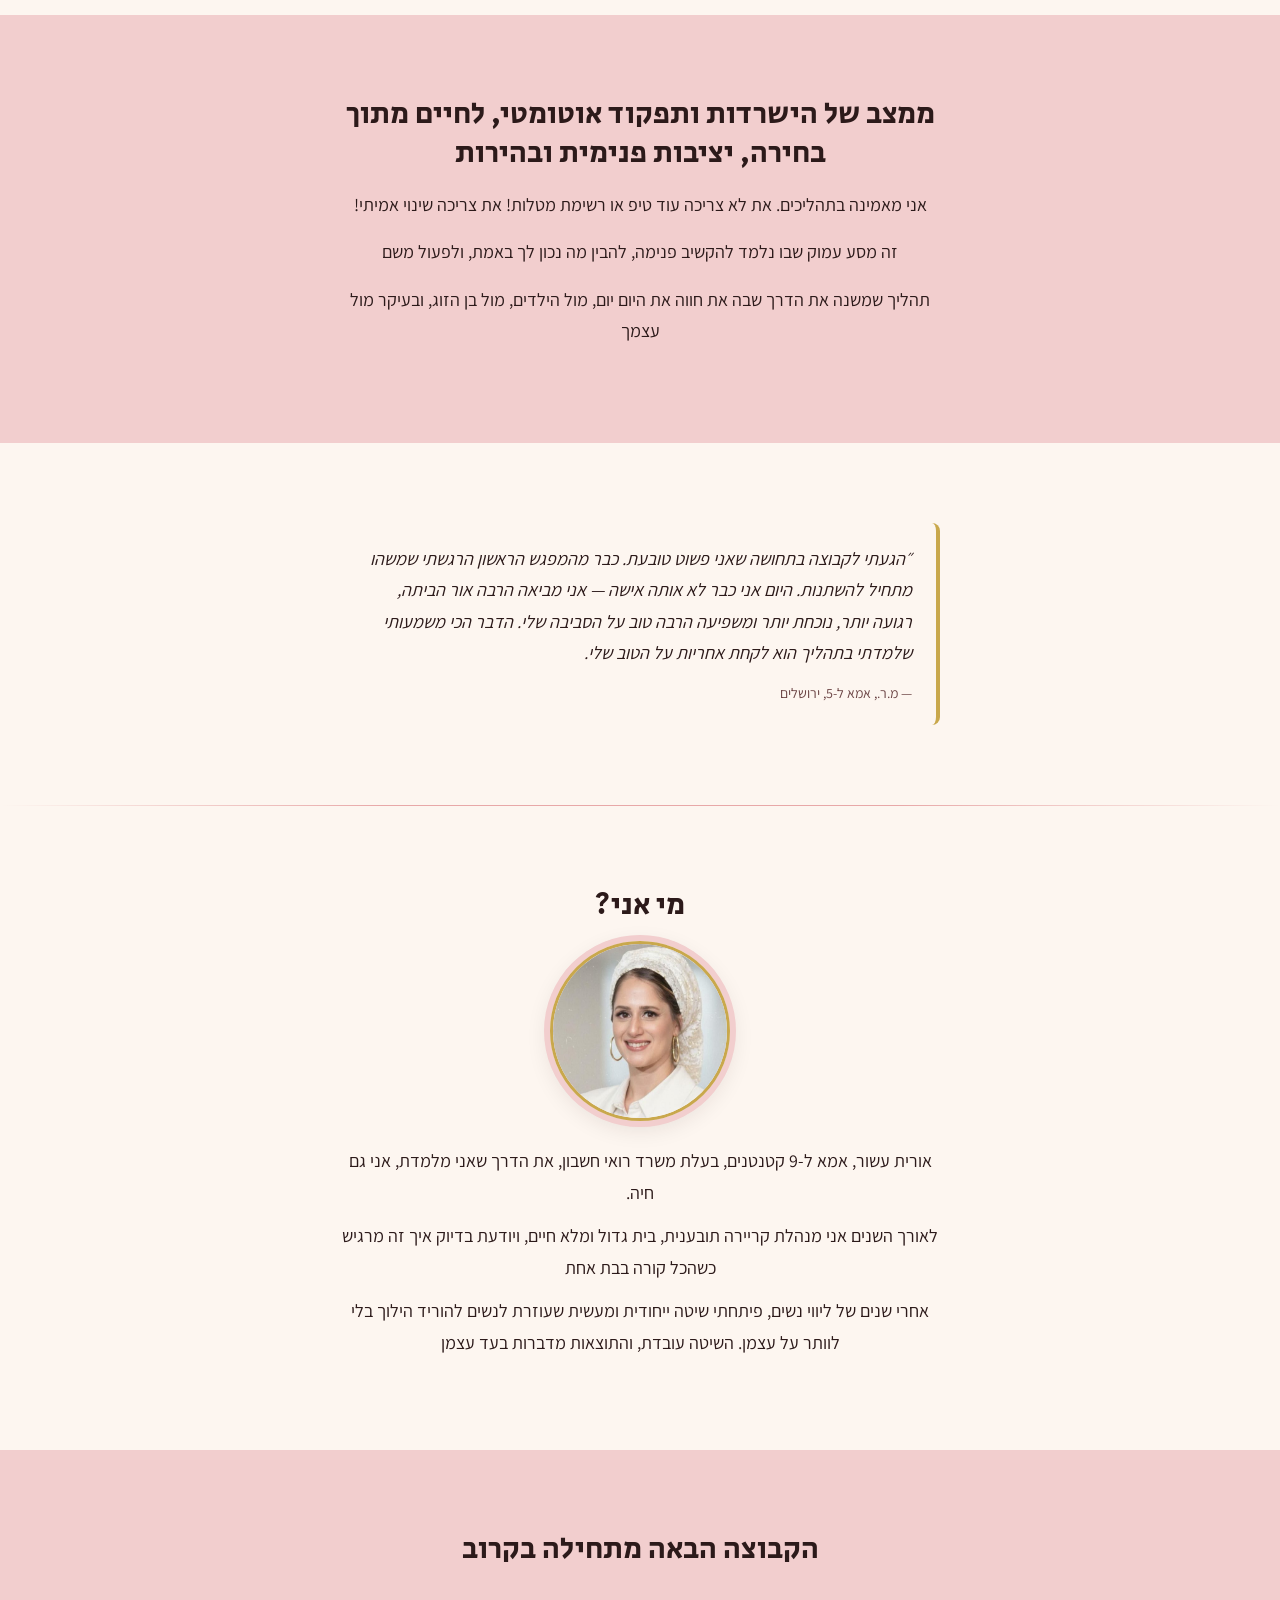
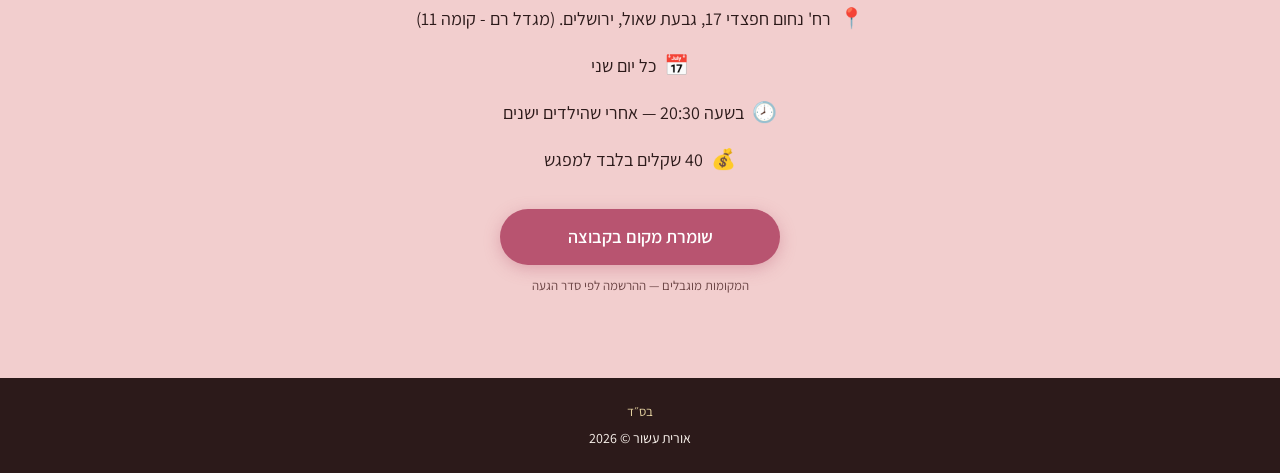
==== commit 26e8a043: "Revert "Take site offline: replace public pages with blank stubs" This reverts commit 2fc54d11d4a1ce" ====
--- a/index.html
+++ b/index.html
@@ -3,8 +3,628 @@
 <head>
   <meta charset="UTF-8">
   <meta name="viewport" content="width=device-width, initial-scale=1">
-  <meta name="robots" content="noindex, nofollow">
-  <title></title>
+  <title>לחזור לעצמך — קבוצת לימוד לנשים | אורית עשור</title>
+  <meta name="description" content="הגיע הזמן לחזור לעצמך. קבוצת העצמה קטנה ואישית לנשים שרוצות איזון אמיתי בין קריירה, משפחה וזוגיות. בגבעת שאול, ירושלים. בהנחיית אורית עשור.">
+
+  <!-- Open Graph / WhatsApp Preview -->
+  <meta property="og:title" content="לחזור לעצמך — קבוצת לימוד לנשים">
+  <meta property="og:description" content="הגיע הזמן לחזור לעצמך. קבוצת העצמה קטנה ואישית לנשים — איזון בין קריירה, משפחה וזוגיות. גבעת שאול, ירושלים.">
+  <meta property="og:image" content="4.jpeg">
+  <meta property="og:image:width" content="1200">
+  <meta property="og:image:height" content="630">
+  <meta property="og:locale" content="he_IL">
+  <meta property="og:type" content="website">
+  <meta name="twitter:card" content="summary_large_image">
+
+  <!-- Fonts -->
+  <link rel="preconnect" href="https://fonts.googleapis.com">
+  <link rel="preconnect" href="https://fonts.gstatic.com" crossorigin>
+  <link href="https://fonts.googleapis.com/css2?family=Assistant:wght@400;600&family=Secular+One&display=swap" rel="stylesheet">
+
+  <!-- Styles -->
+  <link rel="stylesheet" href="style.css">
+
+  <style>
+    /* ===== ACCESSIBILITY WIDGET ===== */
+
+    /* עטיפה — קבועה בצד ימין באמצע */
+    #acc-wrap {
+      position: fixed; right: 10px; top: 50%; z-index: 900;
+      transform: translateY(-50%);
+      display: flex; flex-direction: column; align-items: center; gap: 4px;
+    }
+    #acc-wrap.hidden { display: none; }
+
+    /* איקס קטן מעל העיגול */
+    #acc-dismiss {
+      width: 18px; height: 18px; border-radius: 50%;
+      background: rgba(0,0,0,0.35); color: #fff; border: none; cursor: pointer;
+      font-size: 0.6rem; font-weight: 700; line-height: 1;
+      display: flex; align-items: center; justify-content: center;
+      transition: background 150ms;
+    }
+    #acc-dismiss:hover { background: rgba(0,0,0,0.6); }
+    #acc-dismiss:focus { outline: 2px solid #ffdd00; }
+
+    /* העיגול הראשי */
+    #acc-btn {
+      width: 44px; height: 44px; border-radius: 50%;
+      background: #0057b8; color: #fff; border: none; cursor: pointer;
+      font-size: 1.3rem; box-shadow: 0 3px 12px rgba(0,0,0,0.3);
+      display: flex; align-items: center; justify-content: center;
+      transition: transform 180ms, box-shadow 180ms;
+    }
+    #acc-btn:hover { transform: scale(1.08); box-shadow: 0 5px 16px rgba(0,0,0,0.4); }
+    #acc-btn:focus { outline: 3px solid #ffdd00; outline-offset: 2px; }
+
+    /* פאנל האפשרויות — נפתח שמאלה מהעיגול */
+    #acc-panel {
+      position: fixed; right: 64px; top: 50%; z-index: 901;
+      transform: translateY(-50%);
+      background: #fff; border-radius: 12px;
+      box-shadow: 0 6px 28px rgba(0,0,0,0.2); padding: 12px;
+      direction: rtl; border: 1px solid #ddd;
+      width: 210px; max-height: 85vh; overflow-y: auto;
+      display: none;
+    }
+    #acc-panel.open { display: block; }
+    #acc-panel h3 {
+      font-size: 0.78rem; font-weight: 700; color: #0057b8;
+      margin-bottom: 8px; padding-bottom: 6px;
+      border-bottom: 1px solid #eee; text-align: center;
+    }
+    .acc-row {
+      display: flex; align-items: center; justify-content: space-between;
+      padding: 5px 2px; border-bottom: 1px solid #f0f0f0;
+      font-size: 0.78rem; color: #333;
+    }
+    .acc-row:last-child { border-bottom: none; }
+    .acc-controls { display: flex; gap: 4px; align-items: center; }
+    .acc-btn-sm {
+      width: 26px; height: 26px; border-radius: 5px; border: 1px solid #ddd;
+      background: #f5f5f5; cursor: pointer; font-size: 0.78rem; font-weight: 700;
+      display: flex; align-items: center; justify-content: center; color: #333;
+      transition: background 150ms;
+    }
+    .acc-btn-sm:hover { background: #0057b8; color: #fff; border-color: #0057b8; }
+    .acc-btn-sm:focus { outline: 2px solid #ffdd00; }
+    .acc-toggle {
+      width: 34px; height: 18px; border-radius: 9px; border: none;
+      background: #ccc; cursor: pointer; position: relative; transition: background 200ms;
+      flex-shrink: 0;
+    }
+    .acc-toggle::after {
+      content: ''; position: absolute; top: 2px; right: 2px;
+      width: 14px; height: 14px; border-radius: 50%; background: #fff;
+      transition: transform 200ms;
+    }
+    .acc-toggle.on { background: #0057b8; }
+    .acc-toggle.on::after { transform: translateX(-16px); }
+    .acc-reset {
+      width: 100%; margin-top: 8px; padding: 6px; border-radius: 6px;
+      background: #f5f5f5; border: 1px solid #ddd; cursor: pointer;
+      font-size: 0.75rem; color: #555; font-family: 'Assistant', sans-serif;
+      transition: background 150ms;
+    }
+    .acc-reset:hover { background: #e5e5e5; }
+
+    /* Accessibility states */
+    body.acc-high-contrast { filter: contrast(150%); }
+    body.acc-grayscale { filter: grayscale(100%); }
+    body.acc-invert { filter: invert(90%) hue-rotate(180deg); }
+    body.acc-no-anim * { animation: none !important; transition: none !important; }
+    body.acc-links a { text-decoration: underline !important; outline: 1px dashed #0057b8; }
+    body.acc-readable * { font-family: Arial, sans-serif !important; line-height: 1.8 !important; }
+
+    /* ===== COOKIE BANNER ===== */
+    #cookie-banner {
+      position: fixed; bottom: 0; right: 0; left: 0; z-index: 800;
+      background: #1a1a2a; color: #e8e8f0; padding: 14px 20px;
+      display: flex; align-items: center; gap: 16px; flex-wrap: wrap;
+      border-top: 1px solid #2e3250; font-family: 'Assistant', sans-serif;
+      direction: rtl;
+    }
+    #cookie-banner.hidden { display: none; }
+    #cookie-banner p {
+      flex: 1; font-size: 0.85rem; line-height: 1.5; min-width: 220px; color: #c0c0d0;
+    }
+    #cookie-banner a { color: #B85470; text-decoration: underline; }
+    #cookie-banner a:hover { color: #e07090; }
+    .cookie-btns { display: flex; gap: 8px; flex-shrink: 0; flex-wrap: wrap; }
+    #cookie-accept {
+      padding: 9px 22px; background: #B85470; color: #fff; border: none;
+      border-radius: 50px; cursor: pointer; font-weight: 700; font-size: 0.875rem;
+      font-family: 'Assistant', sans-serif; transition: background 150ms; white-space: nowrap;
+    }
+    #cookie-accept:hover { background: #9a3d5c; }
+    #cookie-decline {
+      padding: 9px 16px; background: transparent; color: #7a7d9a; border: 1px solid #2e3250;
+      border-radius: 50px; cursor: pointer; font-size: 0.8rem;
+      font-family: 'Assistant', sans-serif; transition: all 150ms; white-space: nowrap;
+    }
+    #cookie-decline:hover { border-color: #7a7d9a; color: #e8e8f0; }
+
+    @media (max-width: 600px) {
+      #acc-wrap { right: 6px; }
+      #acc-panel { right: 58px; width: 190px; }
+      #cookie-banner { padding: 12px 14px; gap: 10px; }
+      #cookie-banner p { font-size: 0.8rem; }
+    }
+  </style>
 </head>
-<body></body>
+<body>
+
+  <!-- ===== 1. HERO ===== -->
+  <section class="hero">
+    <div class="container">
+      <div class="hero__photo-wrapper">
+        <img class="hero__photo" id="heroPhoto" src="4.jpeg" alt="אורית עשור, מנחת קבוצות העצמה לנשים" width="140" height="140">
+      </div>
+
+      <span class="badge-scarcity" data-edit="badge">נותרו מקומות אחרונים — הקבוצה קטנה ואישית</span>
+
+      <h1 class="hero__headline" data-edit="hero_headline">לחזור לעצמך..</h1>
+      <p class="hero__subtext" data-edit="hero_subtext">כי את לא צריכה לבחור בין להיות אמא מדהימה, אשת קריירה מצליחה ואישה שמחה. את יכולה להיות את כולן.</p>
+
+      <div class="cta-block">
+        <button type="button" class="btn-primary" onclick="openModal()">
+          רוצה להצטרף? שומרת מקום
+        </button>
+      </div>
+    </div>
+  </section>
+
+  <hr class="section-divider" aria-hidden="true">
+
+  <!-- ===== 2. PAIN POINT ===== -->
+  <section class="pain-point">
+    <div class="container">
+      <p class="pain-point__text" data-edit="pain_text">
+        את רצה מהבוקר עד הלילה.<br>
+        עבודה, ילדים, בית, זוגיות — והכל דחוף.<br>
+        ובסוף היום, כשסוף סוף יש רגע של שקט,<br>
+        את מרגישה ריקה. כאילו כולם קיבלו ממך — חוץ ממך.
+      </p>
+      <p class="pain-point__highlight" data-edit="pain_highlight">הגיע הזמן שתחזרי לעצמך.</p>
+    </div>
+  </section>
+
+  <hr class="section-divider" aria-hidden="true">
+
+  <!-- ===== 3. BENEFITS ===== -->
+  <section class="benefits">
+    <div class="container">
+      <h2 class="benefits__title" data-edit="benefits_title">מה תקבלי במפגשים?</h2>
+
+      <ul class="cards-grid" role="list">
+        <!-- Card 1: Relationships -->
+        <li class="card" role="listitem">
+          <div class="card__icon" aria-hidden="true">
+            <svg viewBox="0 0 24 24"><path d="M20.84 4.61a5.5 5.5 0 0 0-7.78 0L12 5.67l-1.06-1.06a5.5 5.5 0 0 0-7.78 7.78l1.06 1.06L12 21.23l7.78-7.78 1.06-1.06a5.5 5.5 0 0 0 0-7.78z"/></svg>
+          </div>
+          <h3 class="card__title" data-edit="card1_title">זוגיות שפורחת</h3>
+          <p class="card__body" data-edit="card1_body">לדעת לתקשר בלי להיפגע, לחזק את הקשר גם כשהחיים עמוסים, ולהרגיש שוב שותפות אמיתית.</p>
+        </li>
+
+        <!-- Card 2: Parenting -->
+        <li class="card" role="listitem">
+          <div class="card__icon" aria-hidden="true">
+            <svg viewBox="0 0 24 24"><path d="M12 2l3.09 6.26L22 9.27l-5 4.87 1.18 6.88L12 17.77l-6.18 3.25L7 14.14 2 9.27l6.91-1.01L12 2z"/></svg>
+          </div>
+          <h3 class="card__title" data-edit="card2_title">אמא ברוגע</h3>
+          <p class="card__body" data-edit="card2_body">להפסיק להרגיש אשמה, לקבל כלים שעובדים ברגע האמת ולגדל ילדים מתוך חיבור — לא מתוך תשישות.</p>
+        </li>
+
+        <!-- Card 3: Self-awareness -->
+        <li class="card" role="listitem">
+          <div class="card__icon" aria-hidden="true">
+            <svg viewBox="0 0 24 24"><circle cx="12" cy="12" r="10"/><circle cx="12" cy="12" r="6"/><circle cx="12" cy="12" r="2"/></svg>
+          </div>
+          <h3 class="card__title" data-edit="card3_title">להכיר את עצמך מחדש</h3>
+          <p class="card__body" data-edit="card3_body">לגלות מה באמת חשוב לך, להבין למה את מגיבה כמו שאת מגיבה, ולהתחיל לבחור — במקום להגיב.</p>
+        </li>
+      </ul>
+    </div>
+  </section>
+
+  <!-- ===== 4. THE PROCESS ===== -->
+  <section class="process">
+    <div class="container">
+      <h2 class="process__title" data-edit="process_title">מ״אישה שמגיבה״ ל״אישה שבוחרת״</h2>
+
+      <p class="process__text" data-edit="process_text1">
+        את לא צריכה עוד טיפ או רשימת מטלות.
+        את צריכה שינוי אמיתי — מבפנים.
+      </p>
+
+      <p class="process__text" data-edit="process_text2">
+        בקבוצה תעברי תהליך מעשי ועמוק שיעזור לך
+        לזהות את הדפוסים שמחזיקים אותך תקועה,
+        לקבל החלטות מתוך ביטחון ולא מתוך לחץ,
+        ולנהל את הרגשות שלך בחוכמה וביציבות.
+      </p>
+
+      <p class="process__text" data-edit="process_text3">
+        תהליך שמשנה את הדרך שבה את חווה את היום יום —
+        מול הילדים, מול בן הזוג, ובעיקר מול עצמך.
+      </p>
+    </div>
+  </section>
+
+  <!-- ===== 5. TESTIMONIAL ===== -->
+  <section class="testimonial-section">
+    <div class="container">
+      <blockquote class="testimonial">
+        <p data-edit="testimonial_text">״הגעתי לקבוצה בתחושה שאני טובעת. תוך כמה מפגשים הרגשתי שינוי שגם בעלי וגם הילדים שלי הרגישו. היום אני לא אותה אישה — אני יותר רגועה, יותר נוכחת, ויותר מרוצה ממי שאני.״</p>
+        <cite class="testimonial__cite" data-edit="testimonial_cite">— מ.ר., אמא ל-5, ירושלים</cite>
+      </blockquote>
+    </div>
+  </section>
+
+  <hr class="section-divider" aria-hidden="true">
+
+  <!-- ===== 6. ABOUT ===== -->
+  <section class="about">
+    <div class="container">
+      <h2 class="about__title" data-edit="about_title">מי היא אורית עשור?</h2>
+
+      <div class="about__photo-wrapper">
+        <img class="about__photo" id="aboutPhoto" src="4.jpeg" alt="אורית עשור" width="200" height="200">
+      </div>
+
+      <p class="about__text" data-edit="about_text1">
+        אמא ל-9, בעלת משרד רואי חשבון, ואישה שחיה בדיוק את מה שהיא מלמדת.
+      </p>
+      <p class="about__text" data-edit="about_text2">
+        אורית לא מדברת מתוך תיאוריה — היא מנהלת קריירה תובענית, בית גדול ומלא חיים, ויודעת בדיוק איך זה מרגיש כשהכל קורה בבת אחת.
+      </p>
+      <p class="about__text" data-edit="about_text3">
+        אחרי שנים של ליווי נשים, היא פיתחה שיטה ייחודית ומעשית שעוזרת לנשים לצאת מהמרוץ — בלי לוותר על כלום. השיטה עובדת, והתוצאות מדברות בעד עצמן.
+      </p>
+    </div>
+  </section>
+
+  <!-- ===== 7. DETAILS + CTA ===== -->
+  <section class="details">
+    <div class="container">
+      <h2 class="details__title" data-edit="details_title">הקבוצה הבאה מתחילה בקרוב</h2>
+
+      <ul class="details__list" role="list">
+        <li class="details__item">
+          <span class="details__icon" aria-hidden="true">📍</span>
+          <span data-edit="details_location">רח' נחום חפצדי 17, ירושלים (מגדל רם - קומה 11)</span>
+        </li>
+        <li class="details__item">
+          <span class="details__icon" aria-hidden="true">📅</span>
+          <span data-edit="details_day">כל יום שני</span>
+        </li>
+        <li class="details__item">
+          <span class="details__icon" aria-hidden="true">🕗</span>
+          <span data-edit="details_time">בשעה 20:30 — אחרי שהילדים ישנים</span>
+        </li>
+        <li class="details__item">
+          <span class="details__icon" aria-hidden="true">💰</span>
+          <span data-edit="details_price">40 שקלים בלבד למפגש</span>
+        </li>
+      </ul>
+
+      <div class="cta-block">
+        <button type="button" class="btn-primary" onclick="openModal()">
+          שומרת מקום בקבוצה
+        </button>
+        <span class="cta-note" data-edit="cta_note">המקומות מוגבלים — ההרשמה לפי סדר הגעה</span>
+      </div>
+    </div>
+  </section>
+
+  <!-- ===== 8. FOOTER ===== -->
+  <footer class="footer">
+    <div class="container">
+      <p class="footer__bsd">בס״ד</p>
+      <p>אורית עשור &copy; 2026</p>
+    </div>
+  </footer>
+
+  <!-- ===== REGISTRATION MODAL ===== -->
+  <div class="modal-overlay" id="modalOverlay" aria-hidden="true">
+    <div class="modal" role="dialog" aria-modal="true" aria-labelledby="modalTitle">
+      <button type="button" class="modal__close" onclick="closeModal()" aria-label="סגירה">&times;</button>
+
+      <h2 class="modal__title" id="modalTitle">שומרת מקום בקבוצה</h2>
+      <p class="modal__subtitle">רגע אחד ואת בפנים — מלאי את הפרטים ובחרי מועד</p>
+
+      <!-- Step 1: Registration Form -->
+      <div id="stepForm">
+        <form class="modal__form" id="registrationForm" onsubmit="handleSubmit(event)">
+          <div class="form-group">
+            <label for="fullName">שם מלא</label>
+            <input type="text" id="fullName" name="fullName" required autocomplete="name" placeholder="השם שלך">
+          </div>
+
+          <div class="form-group">
+            <label for="phone">טלפון</label>
+            <input type="tel" id="phone" name="phone" required autocomplete="tel" placeholder="050-0000000" dir="ltr">
+          </div>
+
+          <div class="form-group">
+            <label for="email">דוא״ל</label>
+            <input type="email" id="email" name="email" required autocomplete="email" placeholder="name@example.com" dir="ltr">
+          </div>
+
+          <fieldset class="form-group" id="dateFieldset">
+            <legend>בחרי מועד (יום שני, 20:30)</legend>
+          </fieldset>
+
+          <div class="modal__price">
+            סה״כ לתשלום: <strong>40 &#8362;</strong>
+          </div>
+
+          <button type="submit" class="btn-primary btn-primary--full">
+            המשך לתשלום
+          </button>
+        </form>
+      </div>
+
+      <!-- Step 2: Payment redirect -->
+      <div id="stepPayment" class="payment-step" style="display:none;">
+        <p class="payment-step__greeting" id="paymentGreeting"></p>
+        <p class="payment-step__amount">מעבירה אותך לעמוד תשלום מאובטח...</p>
+      </div>
+    </div>
+  </div>
+
+  <!-- ===== ACCESSIBILITY WIDGET ===== -->
+  <div id="acc-wrap" role="region" aria-label="תפריט נגישות">
+    <button id="acc-dismiss" onclick="hideAcc()" aria-label="הסתר תפריט נגישות" title="הסתר">✕</button>
+    <button id="acc-btn" onclick="toggleAcc()" aria-label="פתח תפריט נגישות" aria-expanded="false" title="נגישות">♿</button>
+  </div>
+  <div id="acc-panel" role="dialog" aria-label="אפשרויות נגישות">
+    <h3>♿ נגישות</h3>
+    <div class="acc-row">
+      <span>גודל גופן</span>
+      <div class="acc-controls">
+        <button class="acc-btn-sm" onclick="fontSize(-1)" aria-label="הקטן גופן">A-</button>
+        <button class="acc-btn-sm" onclick="fontSize(1)" aria-label="הגדל גופן">A+</button>
+      </div>
+    </div>
+    <div class="acc-row">
+      <span>ניגודיות גבוהה</span>
+      <button class="acc-toggle" id="tog-contrast" onclick="toggleClass('acc-high-contrast','tog-contrast')" aria-pressed="false" aria-label="ניגודיות גבוהה"></button>
+    </div>
+    <div class="acc-row">
+      <span>גווני אפור</span>
+      <button class="acc-toggle" id="tog-gray" onclick="toggleClass('acc-grayscale','tog-gray')" aria-pressed="false" aria-label="גווני אפור"></button>
+    </div>
+    <div class="acc-row">
+      <span>ניגודיות הפוכה</span>
+      <button class="acc-toggle" id="tog-invert" onclick="toggleClass('acc-invert','tog-invert')" aria-pressed="false" aria-label="ניגודיות הפוכה"></button>
+    </div>
+    <div class="acc-row">
+      <span>הדגשת קישורים</span>
+      <button class="acc-toggle" id="tog-links" onclick="toggleClass('acc-links','tog-links')" aria-pressed="false" aria-label="הדגשת קישורים"></button>
+    </div>
+    <div class="acc-row">
+      <span>גופן קריא</span>
+      <button class="acc-toggle" id="tog-readable" onclick="toggleClass('acc-readable','tog-readable')" aria-pressed="false" aria-label="גופן קריא"></button>
+    </div>
+    <div class="acc-row">
+      <span>עצור אנימציות</span>
+      <button class="acc-toggle" id="tog-anim" onclick="toggleClass('acc-no-anim','tog-anim')" aria-pressed="false" aria-label="עצור אנימציות"></button>
+    </div>
+    <button class="acc-reset" onclick="resetAcc()">↺ איפוס הגדרות</button>
+    <p style="font-size:0.68rem;color:#888;margin-top:6px;text-align:center;">
+      תקן נגישות ישראלי AA<br><a href="mailto:israel@asor-law.com" style="color:#0057b8;">israel@asor-law.com</a>
+    </p>
+  </div><!-- /acc-panel -->
+
+  <!-- ===== COOKIE BANNER ===== -->
+  <div id="cookie-banner" role="region" aria-label="הודעת קבצי עוגיות">
+    <p>
+      אתר זה משתמש בקבצי עוגיות (Cookies) ואוסף מידע אישי לצורך שיפור החוויה, ניתוח תנועה ויצירת קשר.
+      המשך השימוש באתר מהווה הסכמה למדיניות הפרטיות שלנו.
+      <a href="takanon.html" target="_blank">לתקנון ומדיניות פרטיות</a>
+    </p>
+    <div class="cookie-btns">
+      <button id="cookie-accept" onclick="acceptCookies()">אישור והמשך</button>
+      <button id="cookie-decline" onclick="declineCookies()">דחייה</button>
+    </div>
+  </div>
+
+  <!-- ===== FLOATING WHATSAPP BUTTON ===== -->
+  <a href="https://wa.me/972523975659?text=%D7%A9%D7%9C%D7%95%D7%9D%20%D7%90%D7%95%D7%A8%D7%99%D7%AA%2C%20%D7%90%D7%A9%D7%9E%D7%97%20%D7%9C%D7%A9%D7%9E%D7%95%D7%A2%20%D7%A2%D7%9C%20%D7%94%D7%A7%D7%91%D7%95%D7%A6%D7%94"
+     class="whatsapp-float"
+     aria-label="שליחת הודעה בווצאפ"
+     target="_blank"
+     rel="noopener noreferrer">
+    <svg viewBox="0 0 24 24" aria-hidden="true"><path d="M17.472 14.382c-.297-.149-1.758-.867-2.03-.967-.273-.099-.471-.148-.67.15-.197.297-.767.966-.94 1.164-.173.199-.347.223-.644.075-.297-.15-1.255-.463-2.39-1.475-.883-.788-1.48-1.761-1.653-2.059-.173-.297-.018-.458.13-.606.134-.133.298-.347.446-.52.149-.174.198-.298.298-.497.099-.198.05-.371-.025-.52-.075-.149-.669-1.612-.916-2.207-.242-.579-.487-.5-.669-.51-.173-.008-.371-.01-.57-.01-.198 0-.52.074-.792.372-.272.297-1.04 1.016-1.04 2.479 0 1.462 1.065 2.875 1.213 3.074.149.198 2.096 3.2 5.077 4.487.709.306 1.262.489 1.694.625.712.227 1.36.195 1.871.118.571-.085 1.758-.719 2.006-1.413.248-.694.248-1.289.173-1.413-.074-.124-.272-.198-.57-.347m-5.421 7.403h-.004a9.87 9.87 0 01-5.031-1.378l-.361-.214-3.741.982.998-3.648-.235-.374a9.86 9.86 0 01-1.51-5.26c.001-5.45 4.436-9.884 9.888-9.884 2.64 0 5.122 1.03 6.988 2.898a9.825 9.825 0 012.893 6.994c-.003 5.45-4.437 9.884-9.885 9.884m8.413-18.297A11.815 11.815 0 0012.05 0C5.495 0 .16 5.335.157 11.892c0 2.096.547 4.142 1.588 5.945L.057 24l6.305-1.654a11.882 11.882 0 005.683 1.448h.005c6.554 0 11.89-5.335 11.893-11.893a11.821 11.821 0 00-3.48-8.413z"/></svg>
+  </a>
+
+  <script>
+    // Load content from content.json
+    (async function loadContent() {
+      try {
+        var resp = await fetch('./content.json?v=' + Date.now());
+        if (!resp.ok) return;
+        var c = await resp.json();
+
+        // Apply text to data-edit elements
+        var els = document.querySelectorAll('[data-edit]');
+        for (var i = 0; i < els.length; i++) {
+          var key = els[i].getAttribute('data-edit');
+          if (c[key] !== undefined) els[i].innerHTML = c[key];
+        }
+
+        // Apply images
+        if (c.hero_image) document.getElementById('heroPhoto').src = c.hero_image;
+        if (c.about_image) document.getElementById('aboutPhoto').src = c.about_image;
+
+        // Apply WhatsApp link
+        if (c.wa_number) {
+          var msg = encodeURIComponent(c.wa_message || '');
+          document.querySelector('.whatsapp-float').href = 'https://wa.me/' + c.wa_number + '?text=' + msg;
+        }
+
+        // Store payment URL globally
+        if (c.payment_url) window._paymentUrl = c.payment_url;
+
+      } catch(e) {}
+    })();
+
+    var overlay = document.getElementById('modalOverlay');
+    var stepForm = document.getElementById('stepForm');
+    var stepPayment = document.getElementById('stepPayment');
+    var modalTitle = document.getElementById('modalTitle');
+    var modalSubtitle = document.querySelector('.modal__subtitle');
+
+    // Generate next 4 Mondays dynamically
+    (function generateMondays() {
+      var months = ['ינואר','פברואר','מרץ','אפריל','מאי','יוני','יולי','אוגוסט','ספטמבר','אוקטובר','נובמבר','דצמבר'];
+      var fieldset = document.getElementById('dateFieldset');
+      var today = new Date();
+      // Find next Monday
+      var d = new Date(today);
+      var day = d.getDay(); // 0=Sun, 1=Mon
+      var daysUntilMon = (1 - day + 7) % 7 || 7; // days until next Monday
+      d.setDate(d.getDate() + daysUntilMon);
+
+      for (var i = 0; i < 4; i++) {
+        var dateStr = d.getFullYear() + '-' +
+          String(d.getMonth() + 1).padStart(2, '0') + '-' +
+          String(d.getDate()).padStart(2, '0');
+        var label = document.createElement('label');
+        label.className = 'radio-option';
+        label.innerHTML =
+          '<input type="radio" name="sessionDate" value="' + dateStr + '"' + (i === 0 ? ' required' : '') + '>' +
+          '<span class="radio-label">יום שני, ' + d.getDate() + ' ב' + months[d.getMonth()] + ' ' + d.getFullYear() + '</span>';
+        fieldset.appendChild(label);
+        d.setDate(d.getDate() + 7);
+      }
+    })();
+
+    function openModal() {
+      // Reset to step 1
+      stepForm.style.display = '';
+      stepPayment.style.display = 'none';
+      modalTitle.textContent = 'שומרת מקום בקבוצה';
+      modalSubtitle.textContent = 'רגע אחד ואת בפנים — מלאי את הפרטים ובחרי מועד';
+      modalSubtitle.style.display = '';
+
+      overlay.classList.add('is-open');
+      overlay.setAttribute('aria-hidden', 'false');
+      document.body.style.overflow = 'hidden';
+      document.getElementById('fullName').focus();
+    }
+
+    function closeModal() {
+      overlay.classList.remove('is-open');
+      overlay.setAttribute('aria-hidden', 'true');
+      document.body.style.overflow = '';
+    }
+
+    overlay.addEventListener('click', function(e) {
+      if (e.target === overlay) closeModal();
+    });
+
+    document.addEventListener('keydown', function(e) {
+      if (e.key === 'Escape' && overlay.classList.contains('is-open')) closeModal();
+    });
+
+    function handleSubmit(e) {
+      e.preventDefault();
+      var form = e.target;
+      var name = form.fullName.value.trim();
+
+      // Show brief transition message
+      stepForm.style.display = 'none';
+      stepPayment.style.display = '';
+      modalTitle.textContent = 'תודה ' + name + '!';
+      modalSubtitle.style.display = 'none';
+      document.getElementById('paymentGreeting').textContent = 'מעבירה אותך לתשלום מאובטח...';
+
+      // Redirect to Sumit payment page
+      setTimeout(function() {
+        window.location.href = window._paymentUrl || 'https://pay.sumit.co.il/3c09bh/tsf55r/tsf4na/payment/';
+      }, 1000);
+    }
+    // ===== ACCESSIBILITY =====
+    var _fontSize = 0;
+    function toggleAcc() {
+      var panel = document.getElementById('acc-panel');
+      var btn = document.getElementById('acc-btn');
+      var isOpen = panel.classList.toggle('open');
+      btn.setAttribute('aria-expanded', isOpen);
+    }
+    function hideAcc() {
+      document.getElementById('acc-wrap').classList.add('hidden');
+      document.getElementById('acc-panel').classList.remove('open');
+      localStorage.setItem('acc_hidden', '1');
+    }
+    // Close panel on outside click
+    document.addEventListener('click', function(e) {
+      var panel = document.getElementById('acc-panel');
+      var btn = document.getElementById('acc-btn');
+      if (panel.classList.contains('open') && !panel.contains(e.target) && e.target !== btn) {
+        panel.classList.remove('open');
+        btn.setAttribute('aria-expanded', 'false');
+      }
+    });
+    // Restore hidden state
+    if (localStorage.getItem('acc_hidden')) {
+      document.getElementById('acc-wrap').classList.add('hidden');
+    }
+    function fontSize(dir) {
+      _fontSize = Math.max(-3, Math.min(5, _fontSize + dir));
+      document.documentElement.style.fontSize = (100 + _fontSize * 8) + '%';
+      localStorage.setItem('acc_fontSize', _fontSize);
+    }
+    function toggleClass(cls, togId) {
+      var on = document.body.classList.toggle(cls);
+      var tog = document.getElementById(togId);
+      tog.classList.toggle('on', on);
+      tog.setAttribute('aria-pressed', on);
+      localStorage.setItem('acc_' + cls, on ? '1' : '');
+    }
+    function resetAcc() {
+      ['acc-high-contrast','acc-grayscale','acc-invert','acc-links','acc-readable','acc-no-anim'].forEach(function(cls) {
+        document.body.classList.remove(cls);
+        var togId = 'tog-' + cls.replace('acc-','').replace('-','');
+        var tog = document.getElementById(togId);
+        if (tog) { tog.classList.remove('on'); tog.setAttribute('aria-pressed','false'); }
+        localStorage.removeItem('acc_' + cls);
+      });
+      _fontSize = 0;
+      document.documentElement.style.fontSize = '';
+      localStorage.removeItem('acc_fontSize');
+    }
+    // Restore accessibility settings
+    (function restoreAcc() {
+      var fs = parseInt(localStorage.getItem('acc_fontSize') || '0');
+      if (fs) { _fontSize = fs; document.documentElement.style.fontSize = (100 + fs * 8) + '%'; }
+      ['acc-high-contrast','acc-grayscale','acc-invert','acc-links','acc-readable','acc-no-anim'].forEach(function(cls) {
+        if (localStorage.getItem('acc_' + cls)) {
+          document.body.classList.add(cls);
+          var togMap = {'acc-high-contrast':'contrast','acc-grayscale':'gray','acc-invert':'invert','acc-links':'links','acc-readable':'readable','acc-no-anim':'anim'};
+          var tog = document.getElementById('tog-' + togMap[cls]);
+          if (tog) { tog.classList.add('on'); tog.setAttribute('aria-pressed','true'); }
+        }
+      });
+    })();
+
+    // ===== COOKIES =====
+    (function initCookies() {
+      if (localStorage.getItem('cookie_consent')) {
+        document.getElementById('cookie-banner').classList.add('hidden');
+      }
+    })();
+    function acceptCookies() {
+      localStorage.setItem('cookie_consent', 'accepted');
+      document.getElementById('cookie-banner').classList.add('hidden');
+    }
+    function declineCookies() {
+      localStorage.setItem('cookie_consent', 'declined');
+      document.getElementById('cookie-banner').classList.add('hidden');
+    }
+  </script>
+
+</body>
 </html>
--- a/style.css
+++ b/style.css
@@ -0,0 +1,881 @@
+/* ========================================
+   1. CSS Reset (minimal)
+   ======================================== */
+*, *::before, *::after {
+  box-sizing: border-box;
+  margin: 0;
+  padding: 0;
+}
+
+img {
+  display: block;
+  max-width: 100%;
+}
+
+/* ========================================
+   2. CSS Custom Properties
+   ======================================== */
+:root {
+  /* Colors */
+  --cream: #FDF6F0;
+  --blush: #F2CECE;
+  --blush-deep: #E8A8A8;
+  --gold: #C9A84C;
+  --gold-muted: #E8D5A3;
+  --cta-rose: #B85470;
+  --cta-rose-hover: #9E3A5A;
+  --cta-rose-active: #8A2F4D;
+  --text-body: #2C1A1A;
+  --text-mid: #6B4444;
+
+  /* Fonts */
+  --font-display: 'Secular One', 'David Libre', 'Noto Serif Hebrew', serif;
+  --font-body: 'Assistant', 'Segoe UI', 'Arial Hebrew', sans-serif;
+
+  /* Spacing */
+  --space-1: 4px;
+  --space-2: 8px;
+  --space-3: 12px;
+  --space-4: 16px;
+  --space-5: 20px;
+  --space-6: 24px;
+  --space-8: 32px;
+  --space-10: 40px;
+  --space-12: 48px;
+  --space-16: 64px;
+  --space-20: 80px;
+  --space-24: 96px;
+}
+
+/* ========================================
+   3. Base Styles
+   ======================================== */
+html {
+  font-size: 16px;
+  scroll-behavior: smooth;
+}
+
+body {
+  font-family: var(--font-body);
+  font-size: 1rem;
+  line-height: 1.75;
+  color: var(--text-body);
+  background-color: var(--cream);
+  direction: rtl;
+  text-align: right;
+  letter-spacing: normal;
+  word-spacing: normal;
+  -webkit-font-smoothing: antialiased;
+  -moz-osx-font-smoothing: grayscale;
+}
+
+h1, h2, h3 {
+  font-family: var(--font-display);
+  font-weight: 400;
+  letter-spacing: normal;
+}
+
+h1 {
+  font-size: 2.5rem;
+  line-height: 1.25;
+}
+
+h2 {
+  font-size: 1.875rem;
+  line-height: 1.3;
+}
+
+h3 {
+  font-size: 1.375rem;
+  line-height: 1.35;
+}
+
+a {
+  color: var(--cta-rose);
+  text-decoration: underline;
+  text-underline-offset: 3px;
+  transition: color 150ms ease, text-underline-offset 150ms ease;
+}
+
+a:hover {
+  color: var(--cta-rose-hover);
+  text-underline-offset: 5px;
+}
+
+a:focus-visible {
+  outline: 3px solid var(--cta-rose);
+  outline-offset: 4px;
+}
+
+/* ========================================
+   4. Container
+   ======================================== */
+.container {
+  width: 100%;
+  max-width: 680px;
+  margin-inline: auto;
+  padding-inline: var(--space-5);
+}
+
+/* ========================================
+   5. Hero Section
+   ======================================== */
+.hero {
+  background: linear-gradient(
+    180deg,
+    #FDF6F0 0%,
+    #F5E8DC 40%,
+    #F2CECE 100%
+  );
+  padding-top: var(--space-16);
+  padding-bottom: var(--space-20);
+  text-align: center;
+}
+
+.hero__photo-wrapper {
+  width: 140px;
+  height: 140px;
+  border-radius: 50%;
+  overflow: hidden;
+  border: 3px solid var(--gold);
+  box-shadow:
+    0 0 0 6px var(--blush),
+    0 8px 32px rgba(44, 26, 26, 0.15);
+  margin-inline: auto;
+  margin-bottom: var(--space-6);
+  animation: soft-pulse 1.8s ease-in-out 0.5s 1 forwards;
+}
+
+.hero__photo {
+  width: 100%;
+  height: 100%;
+  object-fit: cover;
+  object-position: center 20%;
+}
+
+.hero__headline {
+  margin-bottom: var(--space-3);
+  color: var(--text-body);
+}
+
+.hero__subtext {
+  font-size: 1.125rem;
+  line-height: 1.75;
+  color: var(--text-mid);
+  margin-bottom: var(--space-8);
+}
+
+/* ========================================
+   6. Pain Point Section
+   ======================================== */
+.pain-point {
+  padding-block: var(--space-12);
+  text-align: center;
+  background-color: var(--cream);
+}
+
+.pain-point__text {
+  font-size: 1.125rem;
+  line-height: 1.75;
+  color: var(--text-body);
+  margin-bottom: var(--space-4);
+}
+
+.pain-point__highlight {
+  font-family: var(--font-display);
+  font-size: 1.875rem;
+  line-height: 1.3;
+  color: var(--cta-rose);
+}
+
+/* ========================================
+   7. Benefits Cards + Grid
+   ======================================== */
+.benefits {
+  padding-block: var(--space-12);
+  background-color: var(--cream);
+}
+
+.benefits__title {
+  text-align: center;
+  margin-bottom: var(--space-8);
+}
+
+.cards-grid {
+  display: grid;
+  grid-template-columns: 1fr;
+  gap: var(--space-4);
+  list-style: none;
+}
+
+.card {
+  position: relative;
+  background-color: var(--blush);
+  border-radius: 16px;
+  padding: var(--space-6);
+  border: 1px solid var(--blush-deep);
+  box-shadow:
+    0 2px 8px rgba(44, 26, 26, 0.08),
+    0 1px 2px rgba(44, 26, 26, 0.05);
+  transition: transform 200ms ease, box-shadow 200ms ease;
+}
+
+.card::before {
+  content: '';
+  position: absolute;
+  top: 0;
+  right: 0;
+  left: 0;
+  height: 3px;
+  background-color: var(--gold);
+  border-radius: 16px 16px 0 0;
+}
+
+.card:hover {
+  transform: translateY(-4px);
+  box-shadow:
+    0 8px 24px rgba(44, 26, 26, 0.12),
+    0 2px 6px rgba(44, 26, 26, 0.08);
+}
+
+.card__icon {
+  width: 40px;
+  height: 40px;
+  margin-bottom: var(--space-3);
+  color: var(--gold);
+}
+
+.card__icon svg {
+  width: 100%;
+  height: 100%;
+  stroke: var(--gold);
+  fill: none;
+  stroke-width: 1.5;
+  stroke-linecap: round;
+  stroke-linejoin: round;
+}
+
+.card__title {
+  margin-bottom: var(--space-2);
+}
+
+.card__body {
+  font-size: 1rem;
+  line-height: 1.75;
+  color: var(--text-body);
+}
+
+/* ========================================
+   8. Process Section
+   ======================================== */
+.process {
+  padding-block: var(--space-12);
+  background-color: var(--blush);
+  text-align: center;
+}
+
+.process__title {
+  margin-bottom: var(--space-4);
+}
+
+.process__text {
+  font-size: 1.125rem;
+  line-height: 1.75;
+  margin-bottom: var(--space-4);
+}
+
+.process__emphasis {
+  font-weight: 600;
+  color: var(--cta-rose);
+}
+
+/* ========================================
+   9. Testimonial
+   ======================================== */
+.testimonial-section {
+  padding-block: var(--space-12);
+  background-color: var(--cream);
+}
+
+.testimonial {
+  background-color: var(--cream);
+  border-inline-start: 4px solid var(--gold);
+  border-radius: 0 8px 8px 0;
+  padding: var(--space-5) var(--space-6);
+  font-size: 1.125rem;
+  font-style: italic;
+  color: var(--text-body);
+}
+
+.testimonial__cite {
+  display: block;
+  margin-top: var(--space-3);
+  font-size: 0.875rem;
+  font-style: normal;
+  color: var(--text-mid);
+}
+
+/* ========================================
+   10. About Section
+   ======================================== */
+.about {
+  padding-block: var(--space-12);
+  background-color: var(--cream);
+  text-align: center;
+}
+
+.about__photo-wrapper {
+  width: 180px;
+  height: 180px;
+  border-radius: 50%;
+  overflow: hidden;
+  border: 3px solid var(--gold);
+  box-shadow:
+    0 0 0 6px var(--blush),
+    0 6px 24px rgba(44, 26, 26, 0.12);
+  margin-inline: auto;
+  margin-bottom: var(--space-6);
+}
+
+.about__photo {
+  width: 100%;
+  height: 100%;
+  object-fit: cover;
+  object-position: center 20%;
+}
+
+.about__title {
+  margin-bottom: var(--space-4);
+}
+
+.about__text {
+  font-size: 1.125rem;
+  line-height: 1.75;
+  margin-bottom: var(--space-3);
+}
+
+.about__credential {
+  font-weight: 600;
+}
+
+/* ========================================
+   11. Details Section
+   ======================================== */
+.details {
+  padding-block: var(--space-12);
+  background-color: var(--blush);
+  text-align: center;
+}
+
+.details__title {
+  margin-bottom: var(--space-8);
+}
+
+.details__list {
+  list-style: none;
+  display: flex;
+  flex-direction: column;
+  gap: var(--space-3);
+  margin-bottom: var(--space-8);
+}
+
+.details__item {
+  font-size: 1.125rem;
+  line-height: 1.75;
+  display: flex;
+  align-items: center;
+  justify-content: center;
+  gap: var(--space-2);
+}
+
+.details__icon {
+  font-size: 1.25rem;
+}
+
+/* ========================================
+   12. CTA Button
+   ======================================== */
+.cta-block {
+  display: flex;
+  flex-direction: column;
+  align-items: center;
+  gap: 10px;
+  text-align: center;
+}
+
+.btn-primary {
+  display: inline-flex;
+  align-items: center;
+  justify-content: center;
+  gap: 10px;
+  min-width: 280px;
+  height: 56px;
+  padding: 0 32px;
+  border-radius: 50px;
+  border: none;
+  background-color: var(--cta-rose);
+  color: #FFFFFF;
+  font-family: var(--font-body);
+  font-size: 1.125rem;
+  font-weight: 600;
+  line-height: 1;
+  text-decoration: none;
+  white-space: nowrap;
+  box-shadow: 0 4px 16px rgba(184, 84, 112, 0.35);
+  transition:
+    background-color 200ms ease,
+    box-shadow 200ms ease,
+    transform 150ms ease;
+  cursor: pointer;
+}
+
+.btn-primary:hover {
+  background-color: var(--cta-rose-hover);
+  box-shadow: 0 6px 24px rgba(184, 84, 112, 0.50);
+  transform: translateY(-2px);
+  color: #FFFFFF;
+  text-decoration: none;
+}
+
+.btn-primary:active {
+  background-color: var(--cta-rose-active);
+  box-shadow: 0 2px 8px rgba(184, 84, 112, 0.30);
+  transform: translateY(0);
+  transition-duration: 80ms;
+}
+
+.btn-primary:focus-visible {
+  outline: 3px solid var(--cta-rose);
+  outline-offset: 4px;
+  box-shadow: 0 0 0 6px rgba(184, 84, 112, 0.20);
+}
+
+.btn-primary svg {
+  width: 22px;
+  height: 22px;
+  fill: #FFFFFF;
+}
+
+.cta-note {
+  font-size: 0.8125rem;
+  color: var(--text-mid);
+  font-family: var(--font-body);
+}
+
+/* ========================================
+   13. Scarcity Badge
+   ======================================== */
+.badge-scarcity {
+  display: inline-block;
+  background-color: var(--cta-rose);
+  color: #FFFFFF;
+  font-family: var(--font-body);
+  font-size: 0.875rem;
+  font-weight: 600;
+  padding: 6px 16px;
+  border-radius: 50px;
+  margin-bottom: var(--space-4);
+  animation: badge-enter 400ms ease 0.8s both;
+}
+
+/* ========================================
+   14. Section Dividers
+   ======================================== */
+.section-divider {
+  border: none;
+  height: 1px;
+  background: linear-gradient(
+    to left,
+    transparent,
+    var(--blush-deep) 30%,
+    var(--blush-deep) 70%,
+    transparent
+  );
+  margin-block: 0;
+}
+
+/* ========================================
+   15. Footer
+   ======================================== */
+.footer {
+  padding-block: var(--space-6);
+  background-color: var(--text-body);
+  color: var(--cream);
+  text-align: center;
+  font-size: 0.875rem;
+  line-height: 1.6;
+}
+
+.footer__bsd {
+  font-size: 0.8125rem;
+  color: var(--gold-muted);
+  margin-bottom: var(--space-1);
+}
+
+/* ========================================
+   16. Registration Modal
+   ======================================== */
+.modal-overlay {
+  position: fixed;
+  inset: 0;
+  z-index: 2000;
+  background-color: rgba(44, 26, 26, 0.5);
+  display: flex;
+  align-items: center;
+  justify-content: center;
+  padding: var(--space-5);
+  opacity: 0;
+  visibility: hidden;
+  transition: opacity 250ms ease, visibility 250ms ease;
+}
+
+.modal-overlay.is-open {
+  opacity: 1;
+  visibility: visible;
+}
+
+.modal {
+  position: relative;
+  background-color: var(--cream);
+  border-radius: 20px;
+  padding: var(--space-8) var(--space-6);
+  width: 100%;
+  max-width: 440px;
+  max-height: 90vh;
+  overflow-y: auto;
+  box-shadow: 0 16px 48px rgba(44, 26, 26, 0.25);
+  transform: translateY(20px);
+  transition: transform 250ms ease;
+}
+
+.modal-overlay.is-open .modal {
+  transform: translateY(0);
+}
+
+.modal__close {
+  position: absolute;
+  top: 12px;
+  left: 12px;
+  width: 40px;
+  height: 40px;
+  border: none;
+  background: none;
+  font-size: 1.75rem;
+  color: var(--text-mid);
+  cursor: pointer;
+  border-radius: 50%;
+  display: flex;
+  align-items: center;
+  justify-content: center;
+  transition: background-color 150ms ease, color 150ms ease;
+}
+
+.modal__close:hover {
+  background-color: var(--blush);
+  color: var(--text-body);
+}
+
+.modal__close:focus-visible {
+  outline: 3px solid var(--cta-rose);
+  outline-offset: 2px;
+}
+
+.modal__title {
+  text-align: center;
+  margin-bottom: var(--space-2);
+}
+
+.modal__subtitle {
+  text-align: center;
+  font-size: 0.9375rem;
+  color: var(--text-mid);
+  margin-bottom: var(--space-6);
+}
+
+.modal__form {
+  display: flex;
+  flex-direction: column;
+  gap: var(--space-5);
+}
+
+.form-group {
+  display: flex;
+  flex-direction: column;
+  gap: var(--space-2);
+  border: none;
+  padding: 0;
+}
+
+.form-group label,
+.form-group legend {
+  font-size: 0.9375rem;
+  font-weight: 600;
+  color: var(--text-body);
+}
+
+.form-group input[type="text"],
+.form-group input[type="tel"],
+.form-group input[type="email"] {
+  width: 100%;
+  height: 48px;
+  padding: 0 var(--space-4);
+  border: 1.5px solid var(--blush-deep);
+  border-radius: 12px;
+  background-color: #FFFFFF;
+  font-family: var(--font-body);
+  font-size: 1rem;
+  color: var(--text-body);
+  transition: border-color 200ms ease, box-shadow 200ms ease;
+}
+
+.form-group input[type="text"]:focus,
+.form-group input[type="tel"]:focus,
+.form-group input[type="email"]:focus {
+  outline: none;
+  border-color: var(--cta-rose);
+  box-shadow: 0 0 0 3px rgba(184, 84, 112, 0.15);
+}
+
+.form-group input::placeholder {
+  color: var(--blush-deep);
+}
+
+/* Radio options for dates */
+.radio-option {
+  display: flex;
+  align-items: center;
+  gap: var(--space-3);
+  padding: 12px var(--space-4);
+  border: 1.5px solid var(--blush-deep);
+  border-radius: 12px;
+  background-color: #FFFFFF;
+  cursor: pointer;
+  transition: border-color 200ms ease, background-color 200ms ease;
+  font-weight: 400;
+}
+
+.radio-option:hover {
+  border-color: var(--cta-rose);
+  background-color: #FFF5F7;
+}
+
+.radio-option:has(input:checked) {
+  border-color: var(--cta-rose);
+  background-color: #FFF0F3;
+}
+
+.radio-option input[type="radio"] {
+  accent-color: var(--cta-rose);
+  width: 18px;
+  height: 18px;
+  flex-shrink: 0;
+}
+
+.radio-label {
+  font-size: 1rem;
+  color: var(--text-body);
+}
+
+fieldset.form-group {
+  display: flex;
+  flex-direction: column;
+  gap: var(--space-2);
+}
+
+fieldset.form-group legend {
+  margin-bottom: var(--space-1);
+}
+
+/* Price display */
+.modal__price {
+  text-align: center;
+  font-size: 1.125rem;
+  color: var(--text-body);
+  padding: var(--space-3) 0;
+  border-top: 1px solid var(--blush-deep);
+}
+
+.modal__price strong {
+  font-size: 1.375rem;
+  color: var(--cta-rose);
+}
+
+/* Full-width submit button inside modal */
+.btn-primary--full {
+  width: 100%;
+  min-width: unset;
+}
+
+/* Payment step (Bit QR) */
+.payment-step {
+  text-align: center;
+  display: flex;
+  flex-direction: column;
+  align-items: center;
+  gap: var(--space-4);
+}
+
+.payment-step__greeting {
+  font-family: var(--font-display);
+  font-size: 1.375rem;
+  color: var(--cta-rose);
+}
+
+.payment-step__qr {
+  background-color: #2B3444;
+  border-radius: 16px;
+  padding: var(--space-5);
+  display: inline-block;
+}
+
+.payment-step__qr img {
+  width: 220px;
+  height: auto;
+  border-radius: 8px;
+}
+
+.payment-step__amount {
+  font-size: 1.25rem;
+  color: var(--text-body);
+}
+
+.payment-step__amount strong {
+  font-size: 1.5rem;
+  color: var(--cta-rose);
+}
+
+.payment-step__to {
+  font-size: 0.9375rem;
+  color: var(--text-mid);
+}
+
+.payment-step__instructions {
+  background-color: var(--blush);
+  border-radius: 12px;
+  padding: var(--space-4) var(--space-5);
+  text-align: right;
+  width: 100%;
+}
+
+.payment-step__instructions p {
+  font-size: 1rem;
+  line-height: 2;
+  color: var(--text-body);
+}
+
+.payment-step__note {
+  font-size: 0.875rem;
+  color: var(--text-mid);
+  padding-top: var(--space-2);
+  border-top: 1px solid var(--blush-deep);
+  width: 100%;
+}
+
+/* ========================================
+   17. Floating WhatsApp Button
+   ======================================== */
+.whatsapp-float {
+  position: fixed;
+  bottom: 24px;
+  left: 24px;
+  z-index: 1000;
+  width: 60px;
+  height: 60px;
+  border-radius: 50%;
+  background-color: #25D366;
+  display: flex;
+  align-items: center;
+  justify-content: center;
+  box-shadow:
+    0 4px 12px rgba(37, 211, 102, 0.4),
+    0 2px 4px rgba(0, 0, 0, 0.15);
+  transition:
+    transform 200ms ease,
+    box-shadow 200ms ease;
+}
+
+.whatsapp-float:hover {
+  transform: scale(1.1);
+  box-shadow:
+    0 6px 20px rgba(37, 211, 102, 0.5),
+    0 3px 8px rgba(0, 0, 0, 0.2);
+}
+
+.whatsapp-float:active {
+  transform: scale(0.95);
+}
+
+.whatsapp-float:focus-visible {
+  outline: 3px solid #25D366;
+  outline-offset: 4px;
+}
+
+.whatsapp-float svg {
+  width: 32px;
+  height: 32px;
+  fill: #FFFFFF;
+}
+
+/* ========================================
+   17. Animations
+   ======================================== */
+@keyframes soft-pulse {
+  0%   { box-shadow: 0 0 0 6px var(--blush), 0 8px 32px rgba(44, 26, 26, 0.15); }
+  50%  { box-shadow: 0 0 0 10px var(--blush), 0 8px 32px rgba(44, 26, 26, 0.15); }
+  100% { box-shadow: 0 0 0 6px var(--blush), 0 8px 32px rgba(44, 26, 26, 0.15); }
+}
+
+@keyframes badge-enter {
+  from {
+    opacity: 0;
+    transform: translateY(-6px);
+  }
+  to {
+    opacity: 1;
+    transform: translateY(0);
+  }
+}
+
+/* ========================================
+   17. Tablet Breakpoint (600px)
+   ======================================== */
+@media (min-width: 600px) {
+  .container {
+    padding-inline: var(--space-10);
+  }
+
+  .hero {
+    padding-bottom: var(--space-24);
+  }
+
+  .cards-grid {
+    grid-template-columns: repeat(3, 1fr);
+  }
+
+  .pain-point,
+  .benefits,
+  .process,
+  .testimonial-section,
+  .about,
+  .details {
+    padding-block: var(--space-16);
+  }
+}
+
+/* ========================================
+   18. Desktop Breakpoint (960px)
+   ======================================== */
+@media (min-width: 960px) {
+  .hero {
+    padding-top: var(--space-24);
+  }
+
+  .pain-point,
+  .benefits,
+  .process,
+  .testimonial-section,
+  .about,
+  .details {
+    padding-block: var(--space-20);
+  }
+}
